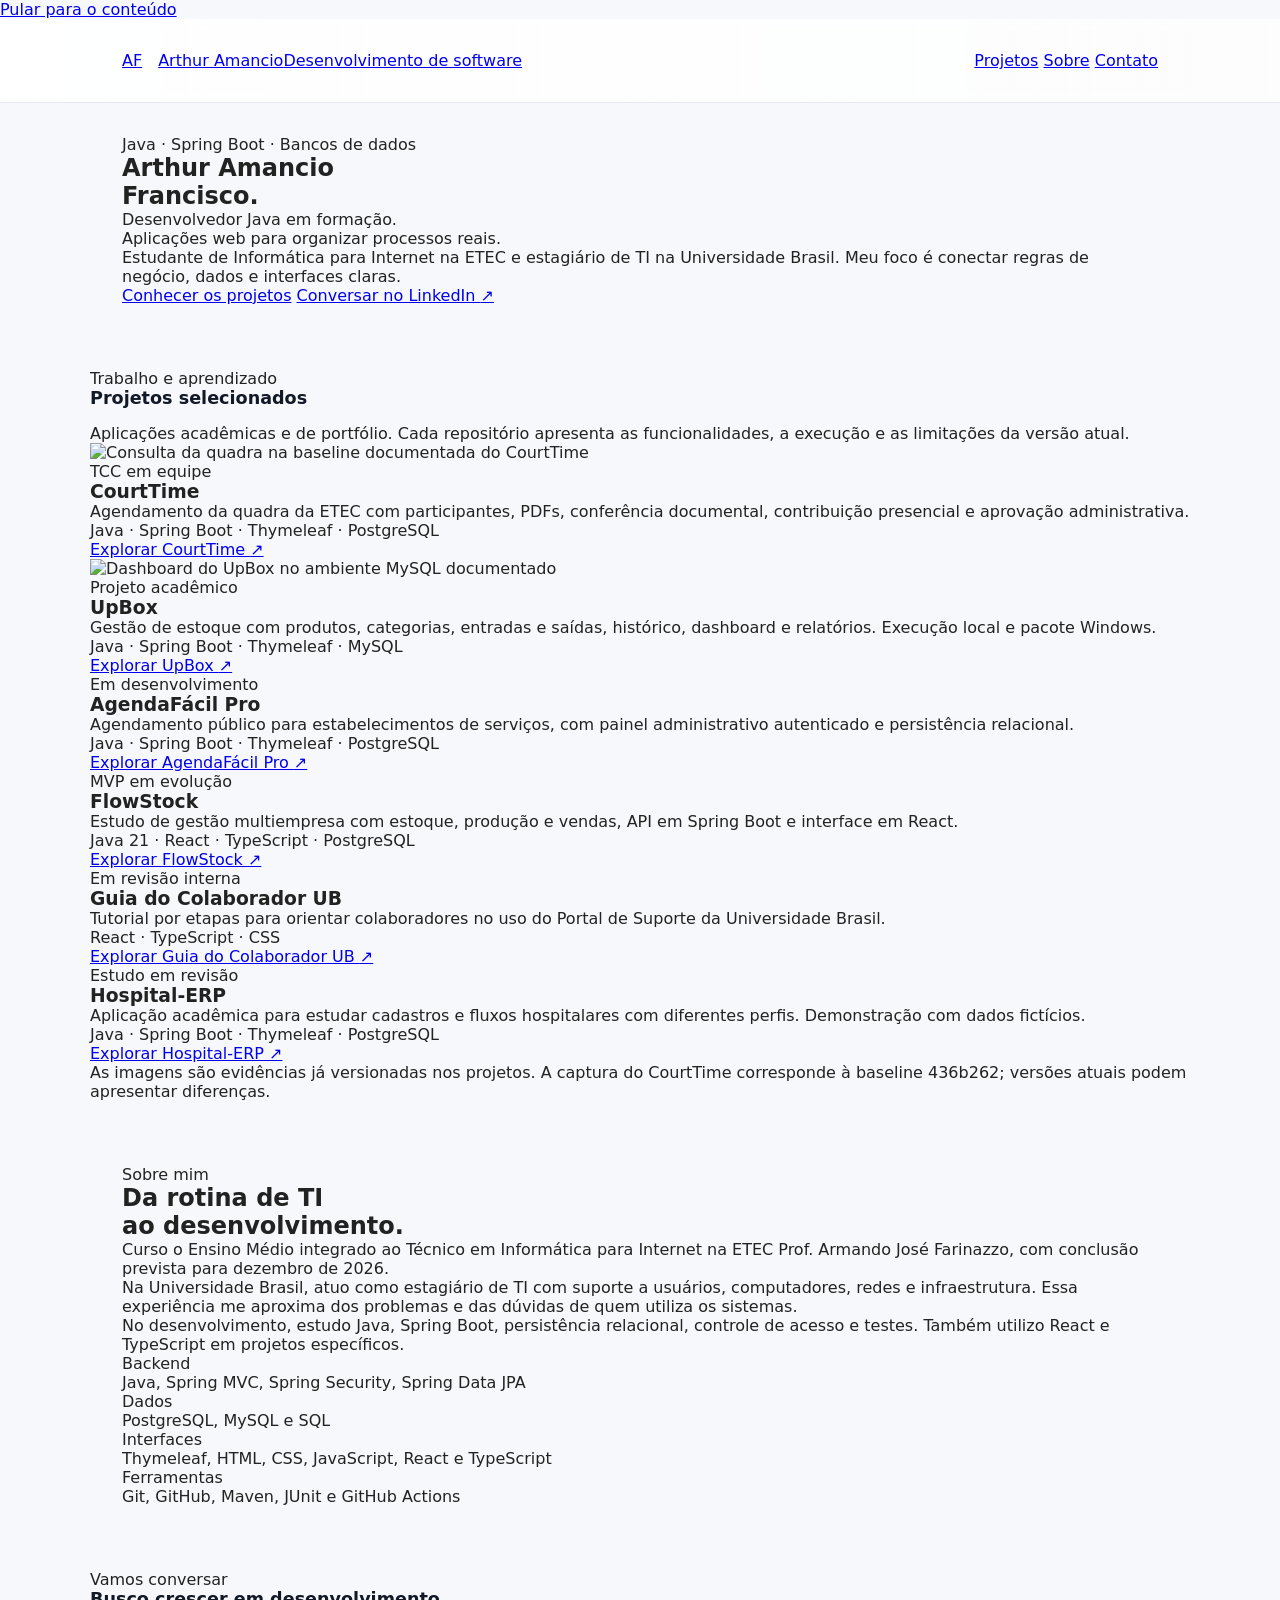
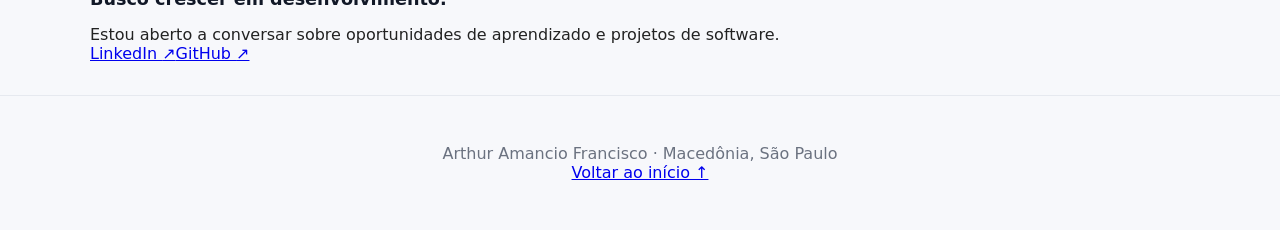
==== index.html @ fde3b9c9 "feat(portfolio): apresentar projetos reais e atualizar interface" ====
<!doctype html>
<html lang="pt-BR">
<head>
  <meta charset="utf-8">
  <meta name="viewport" content="width=device-width, initial-scale=1">
  <meta name="description" content="Portfólio de Arthur Amancio Francisco: aplicações web com Java, Spring Boot e bancos de dados. Conheça CourtTime, UpBox e outros projetos.">
  <meta name="color-scheme" content="light">
  <title>Arthur Amancio Francisco | Desenvolvimento Java</title>
  <link rel="stylesheet" href="style.css">
</head>
<body>
  <a class="skip-link" href="#conteudo">Pular para o conteúdo</a>
  <header class="site-header">
    <div class="container header-inner">
      <a class="brand" href="#inicio" aria-label="Arthur Amancio Francisco — início"><span class="monogram" aria-hidden="true">AF</span><span>Arthur Amancio<span class="brand-subtitle">Desenvolvimento de software</span></span></a>
      <nav aria-label="Navegação principal">
        <a href="#projetos">Projetos</a>
        <a href="#sobre">Sobre</a>
        <a href="#contato">Contato</a>
      </nav>
    </div>
  </header>
  <main id="conteudo">
    <section class="hero" id="inicio" aria-labelledby="titulo">
      <div class="container">
        <p class="eyebrow">Java · Spring Boot · Bancos de dados</p>
        <h1 id="titulo">Arthur Amancio<br>Francisco<span class="accent">.</span></h1>
        <p class="hero-lead">Desenvolvedor Java em formação.<br>Aplicações web para organizar processos reais.</p>
        <p class="hero-detail">Estudante de Informática para Internet na ETEC e estagiário de TI na Universidade Brasil. Meu foco é conectar regras de negócio, dados e interfaces claras.</p>
        <div class="actions">
          <a class="button primary" href="#projetos">Conhecer os projetos</a>
          <a class="button secondary" href="https://www.linkedin.com/in/arthur-amancio-francisco/">Conversar no LinkedIn <span aria-hidden="true">↗</span></a>
        </div>
      </div>
    </section>
    <section id="projetos" class="container section" aria-labelledby="titulo-projetos">
      <div class="section-heading"><p class="eyebrow">Trabalho e aprendizado</p><h2 id="titulo-projetos">Projetos selecionados</h2><p>Aplicações acadêmicas e de portfólio. Cada repositório apresenta as funcionalidades, a execução e as limitações da versão atual.</p></div>
      <div class="project-grid">
      <article class="project featured">
        <img class="project-image" src="https://raw.githubusercontent.com/arthur-amancio/CourtTime/main/docs/evidencias/baseline-436b262/aluno-quadra-1440.png" alt="Consulta da quadra na baseline documentada do CourtTime" width="1440" height="900" loading="lazy">
        <div class="project-body">
          <p class="eyebrow">TCC em equipe</p>
          <h3>CourtTime</h3>
          <p>Agendamento da quadra da ETEC com participantes, PDFs, conferência documental, contribuição presencial e aprovação administrativa.</p>
          <p class="project-stack">Java · Spring Boot · Thymeleaf · PostgreSQL</p>
          <a class="project-link" href="https://github.com/arthur-amancio/CourtTime">Explorar CourtTime <span aria-hidden="true">↗</span></a>
        </div>
      </article>
      <article class="project featured">
        <img class="project-image" src="https://raw.githubusercontent.com/arthur-amancio/UpBox/main/docs/evidencias/mysql/dashboard-1366x768.png" alt="Dashboard do UpBox no ambiente MySQL documentado" width="1440" height="900" loading="lazy">
        <div class="project-body">
          <p class="eyebrow">Projeto acadêmico</p>
          <h3>UpBox</h3>
          <p>Gestão de estoque com produtos, categorias, entradas e saídas, histórico, dashboard e relatórios. Execução local e pacote Windows.</p>
          <p class="project-stack">Java · Spring Boot · Thymeleaf · MySQL</p>
          <a class="project-link" href="https://github.com/arthur-amancio/UpBox">Explorar UpBox <span aria-hidden="true">↗</span></a>
        </div>
      </article>
      <article class="project">

        <div class="project-body">
          <p class="eyebrow">Em desenvolvimento</p>
          <h3>AgendaFácil Pro</h3>
          <p>Agendamento público para estabelecimentos de serviços, com painel administrativo autenticado e persistência relacional.</p>
          <p class="project-stack">Java · Spring Boot · Thymeleaf · PostgreSQL</p>
          <a class="project-link" href="https://github.com/arthur-amancio/AgendaFacil">Explorar AgendaFácil Pro <span aria-hidden="true">↗</span></a>
        </div>
      </article>
      <article class="project">

        <div class="project-body">
          <p class="eyebrow">MVP em evolução</p>
          <h3>FlowStock</h3>
          <p>Estudo de gestão multiempresa com estoque, produção e vendas, API em Spring Boot e interface em React.</p>
          <p class="project-stack">Java 21 · React · TypeScript · PostgreSQL</p>
          <a class="project-link" href="https://github.com/arthur-amancio/ControleEstoque">Explorar FlowStock <span aria-hidden="true">↗</span></a>
        </div>
      </article>
      <article class="project">

        <div class="project-body">
          <p class="eyebrow">Em revisão interna</p>
          <h3>Guia do Colaborador UB</h3>
          <p>Tutorial por etapas para orientar colaboradores no uso do Portal de Suporte da Universidade Brasil.</p>
          <p class="project-stack">React · TypeScript · CSS</p>
          <a class="project-link" href="https://github.com/arthur-amancio/Guia-Orienta-o-UB">Explorar Guia do Colaborador UB <span aria-hidden="true">↗</span></a>
        </div>
      </article>
      <article class="project">

        <div class="project-body">
          <p class="eyebrow">Estudo em revisão</p>
          <h3>Hospital-ERP</h3>
          <p>Aplicação acadêmica para estudar cadastros e fluxos hospitalares com diferentes perfis. Demonstração com dados fictícios.</p>
          <p class="project-stack">Java · Spring Boot · Thymeleaf · PostgreSQL</p>
          <a class="project-link" href="https://github.com/arthur-amancio/Hospital-ERP">Explorar Hospital-ERP <span aria-hidden="true">↗</span></a>
        </div>
      </article>
      </div>
      <p class="caption">As imagens são evidências já versionadas nos projetos. A captura do CourtTime corresponde à baseline 436b262; versões atuais podem apresentar diferenças.</p>
    </section>
    <section id="sobre" class="about-section" aria-labelledby="titulo-sobre">
      <div class="container about-grid">
        <div><p class="eyebrow">Sobre mim</p><h2 id="titulo-sobre">Da rotina de TI<br>ao desenvolvimento.</h2></div>
        <div class="about-copy">
          <p>Curso o Ensino Médio integrado ao Técnico em Informática para Internet na ETEC Prof. Armando José Farinazzo, com conclusão prevista para dezembro de 2026.</p>
          <p>Na Universidade Brasil, atuo como estagiário de TI com suporte a usuários, computadores, redes e infraestrutura. Essa experiência me aproxima dos problemas e das dúvidas de quem utiliza os sistemas.</p>
          <p>No desenvolvimento, estudo Java, Spring Boot, persistência relacional, controle de acesso e testes. Também utilizo React e TypeScript em projetos específicos.</p>
          <dl class="skills">
            <div><dt>Backend</dt><dd>Java, Spring MVC, Spring Security, Spring Data JPA</dd></div>
            <div><dt>Dados</dt><dd>PostgreSQL, MySQL e SQL</dd></div>
            <div><dt>Interfaces</dt><dd>Thymeleaf, HTML, CSS, JavaScript, React e TypeScript</dd></div>
            <div><dt>Ferramentas</dt><dd>Git, GitHub, Maven, JUnit e GitHub Actions</dd></div>
          </dl>
        </div>
      </div>
    </section>
    <section id="contato" class="container section contact" aria-labelledby="titulo-contato">
      <p class="eyebrow">Vamos conversar</p>
      <h2 id="titulo-contato">Busco crescer em desenvolvimento.</h2>
      <p>Estou aberto a conversar sobre oportunidades de aprendizado e projetos de software.</p>
      <div class="actions"><a class="button primary" href="https://www.linkedin.com/in/arthur-amancio-francisco/">LinkedIn <span aria-hidden="true">↗</span></a><a class="button outline" href="https://github.com/arthur-amancio">GitHub <span aria-hidden="true">↗</span></a></div>
    </section>
  </main>
  <footer class="site-footer"><div class="container"><p>Arthur Amancio Francisco · Macedônia, São Paulo</p><a href="#inicio">Voltar ao início ↑</a></div></footer>
</body>
</html>
---- style.css ----
/* Reset simples */
* { box-sizing: border-box; margin: 0; padding: 0; }
html,body { height: 100%; font-family: Inter, system-ui, -apple-system, "Segoe UI", Roboto, "Helvetica Neue", Arial; color: #222; background: #f7f8fb; -webkit-font-smoothing:antialiased; -moz-osx-font-smoothing:grayscale; }

/* Variáveis */
:root{
  --max-width: 1100px;
  --accent: #2563eb;
  --muted: #6b7280;
  --card-bg: #fff;
  --radius: 12px;
  --gap: 1.25rem;
}

/* Containers */
.container{
  max-width: var(--max-width);
  margin: 0 auto;
  padding: 2rem;
}

/* Header */
.site-header{
  background: linear-gradient(90deg, rgba(255,255,255,0.9), rgba(255,255,255,0.7));
  border-bottom: 1px solid #e6e9ef;
  position: sticky;
  top: 0;
  z-index: 30;
  backdrop-filter: blur(6px);
}
.header-inner{
  display: flex;
  align-items: center;
  justify-content: space-between;
  gap: var(--gap);
}
.brand{ display:flex; align-items:center; gap: 1rem; }
.profile-img{
  width:72px; height:72px; object-fit:cover; border-radius:12px; border: 2px solid #e9eefc;
}
.name-title h1{ font-size:1.25rem; margin-bottom:0.15rem; }
.name-title p{ margin:0; color:var(--muted); font-size:0.9rem; }

/* Nav */
.nav a{
  margin-left: 1rem;
  text-decoration: none;
  color:var(--muted);
  font-weight:600;
}
.nav a:hover{ color:var(--accent); }

/* Sections */
.section{ padding: 2rem 0; }
.section h2{ margin-bottom:1rem; font-size:1.1rem; color:#111827; }

/* About */
.about .meta{ list-style:none; margin-top:1rem; color:var(--muted); }
.about .meta li{ margin-bottom:0.35rem; }

/* Skills */
.skills-grid{
  display:grid;
  grid-template-columns: repeat(auto-fit, minmax(200px,1fr));
  gap:1rem;
  margin-top:1rem;
}
.skill{
  background:var(--card-bg);
  padding:1rem;
  border-radius:var(--radius);
  box-shadow: 0 6px 18px rgba(15,23,42,0.04);
}
.skill h3{ margin-bottom:0.45rem; }

/* Projects */
.projects .project{
  display:grid;
  grid-template-columns: 1fr 220px;
  gap:1rem;
  align-items: center;
  margin:1rem 0;
  padding:1rem;
  background:var(--card-bg);
  border-radius: var(--radius);
  box-shadow: 0 8px 24px rgba(12,18,30,0.04);
}
.project-thumb img{ width:100%; height:140px; object-fit:cover; border-radius:8px; }
.project-title{ margin-bottom:0.5rem; }
.project-desc{ color:var(--muted); margin-bottom:0.5rem; }
.project-tags{ font-size:0.85rem; color:var(--muted); margin-bottom:0.6rem; }
.project-links a{
  display:inline-block;
  margin-right:0.5rem;
  text-decoration:none;
  padding:0.45rem 0.7rem;
  border-radius:8px;
  border: 1px solid rgba(37,99,235,0.12);
  font-weight:600;
}
.project-links a:hover{ background: rgba(37,99,235,0.06); color:var(--accent); }

/* Contact */
.contact-cards{
  display:grid;
  grid-template-columns: repeat(auto-fit, minmax(180px,1fr));
  gap:1rem;
  margin-top:1rem;
}
.card{
  background:var(--card-bg);
  padding:1rem;
  border-radius:var(--radius);
  box-shadow: 0 8px 20px rgba(12,18,30,0.04);
}
.card h4{ margin-bottom:0.4rem; }

/* Footer */
.site-footer{ border-top:1px solid #e6e9ef; padding:1rem 0; background:transparent; color:var(--muted); text-align:center; }

/* Responsividade */
@media (max-width: 820px){
  .projects .project{ grid-template-columns: 1fr; }
  .header-inner{ flex-direction:column; align-items:flex-start; padding-bottom:0.5rem; }
  .nav{ margin-top:0.5rem; }
  .profile-img{ width:58px; height:58px; }
}

/* Impressão simples */
@media print{
  body{ background:#fff; color:#000; }
  .site-header, .site-footer, .nav { display:none; }
  .container{ padding:0; }
}
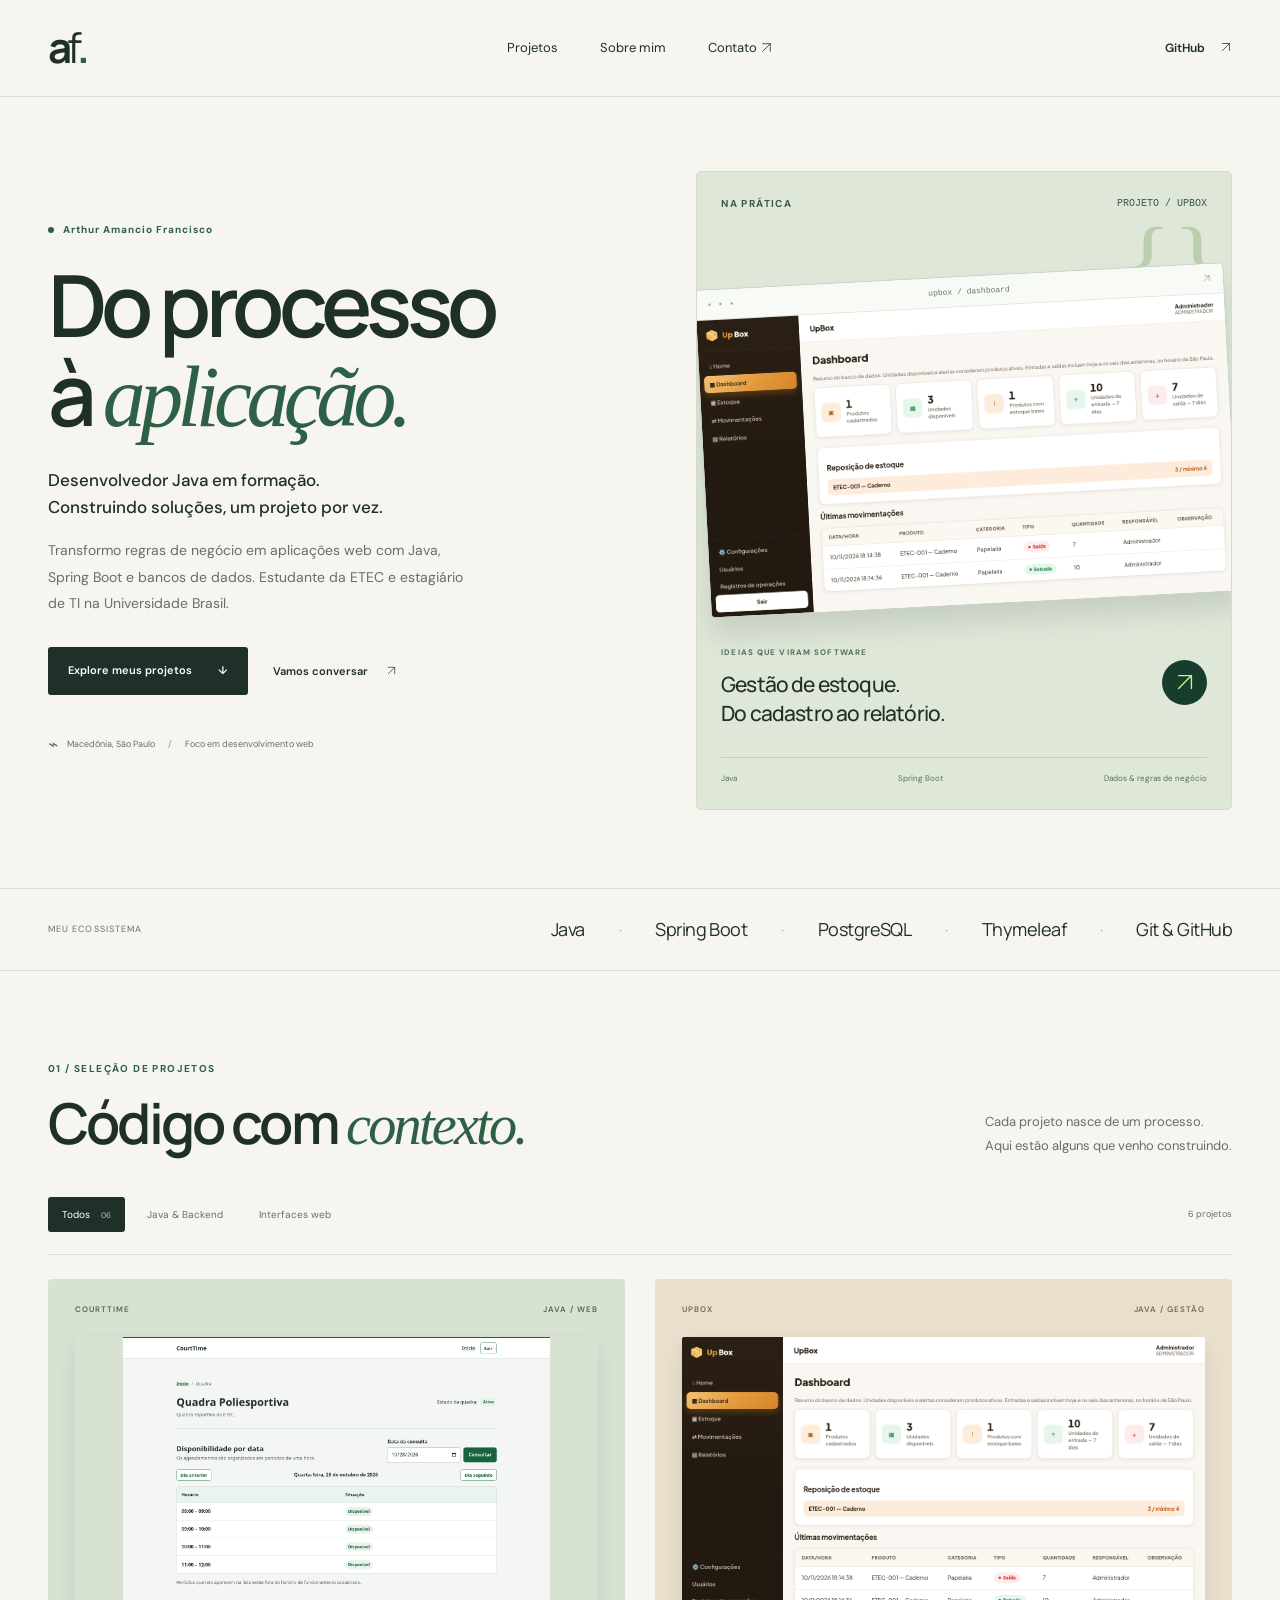
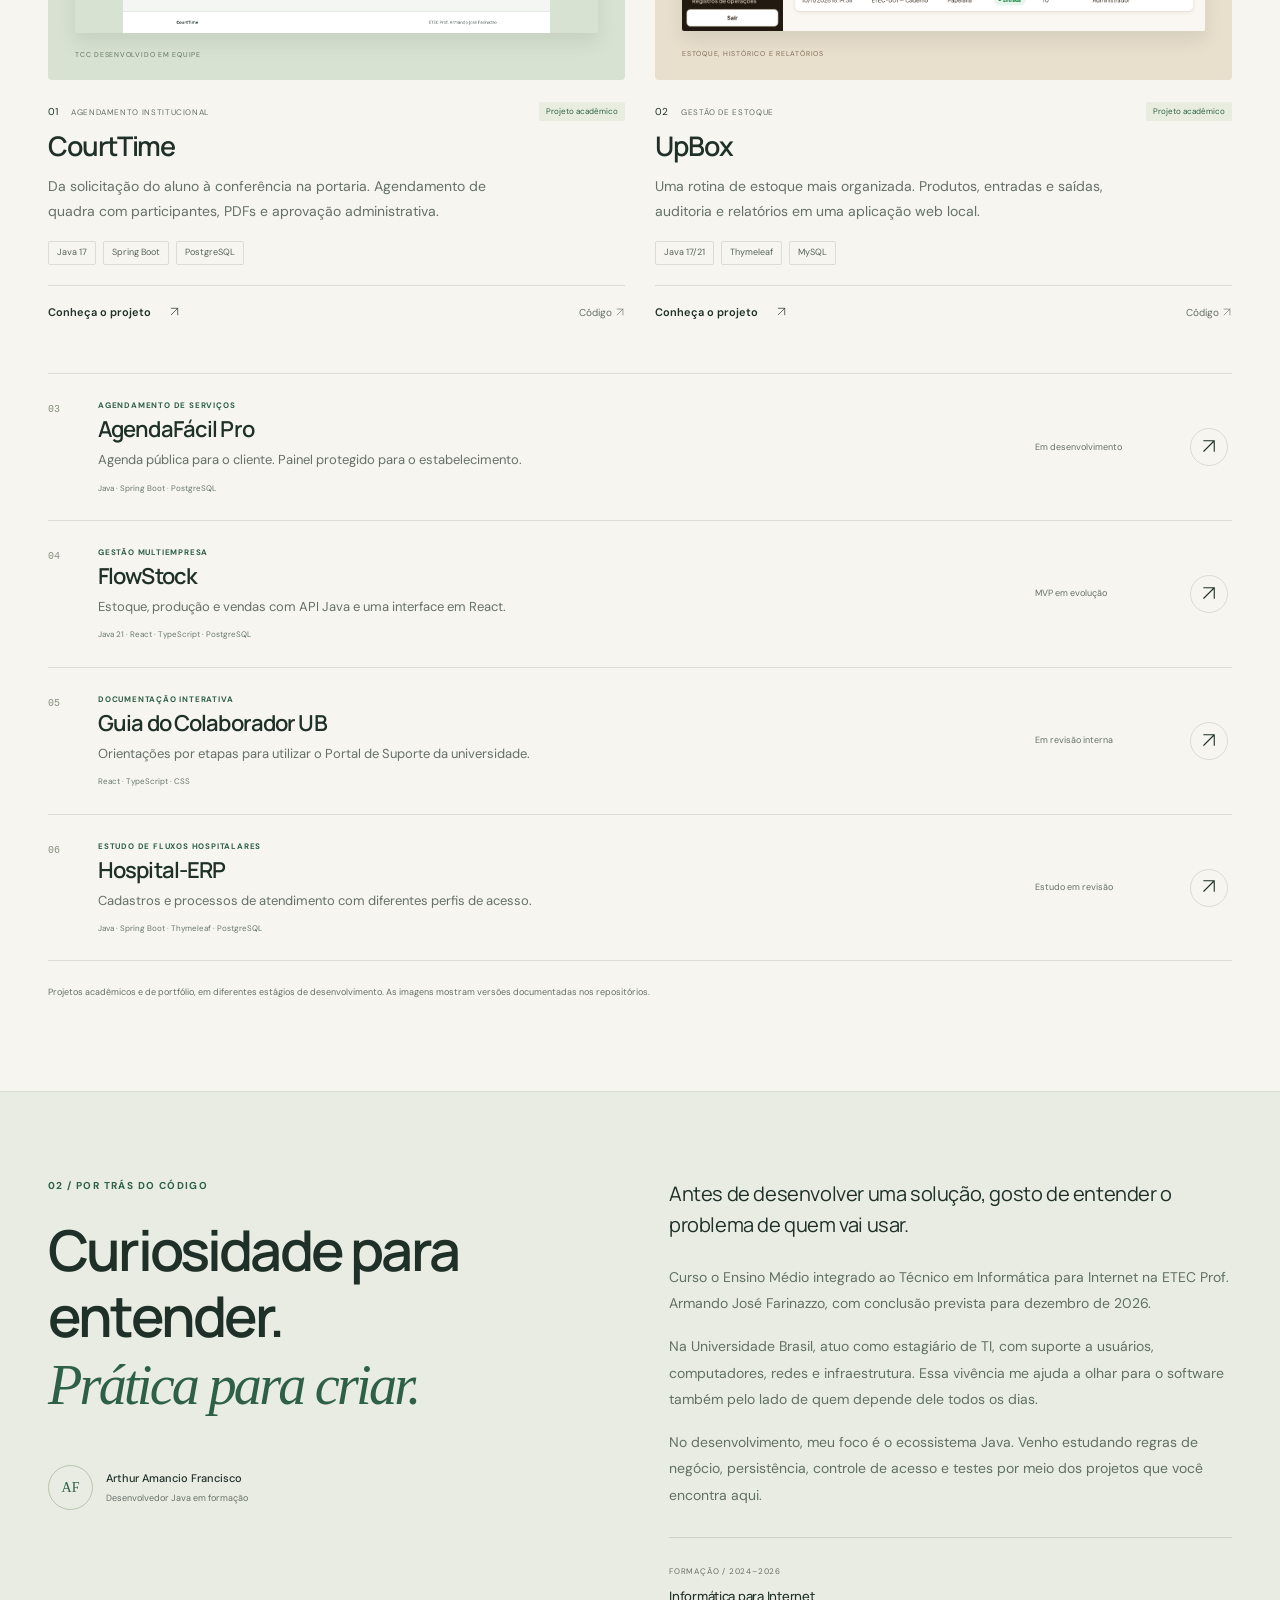
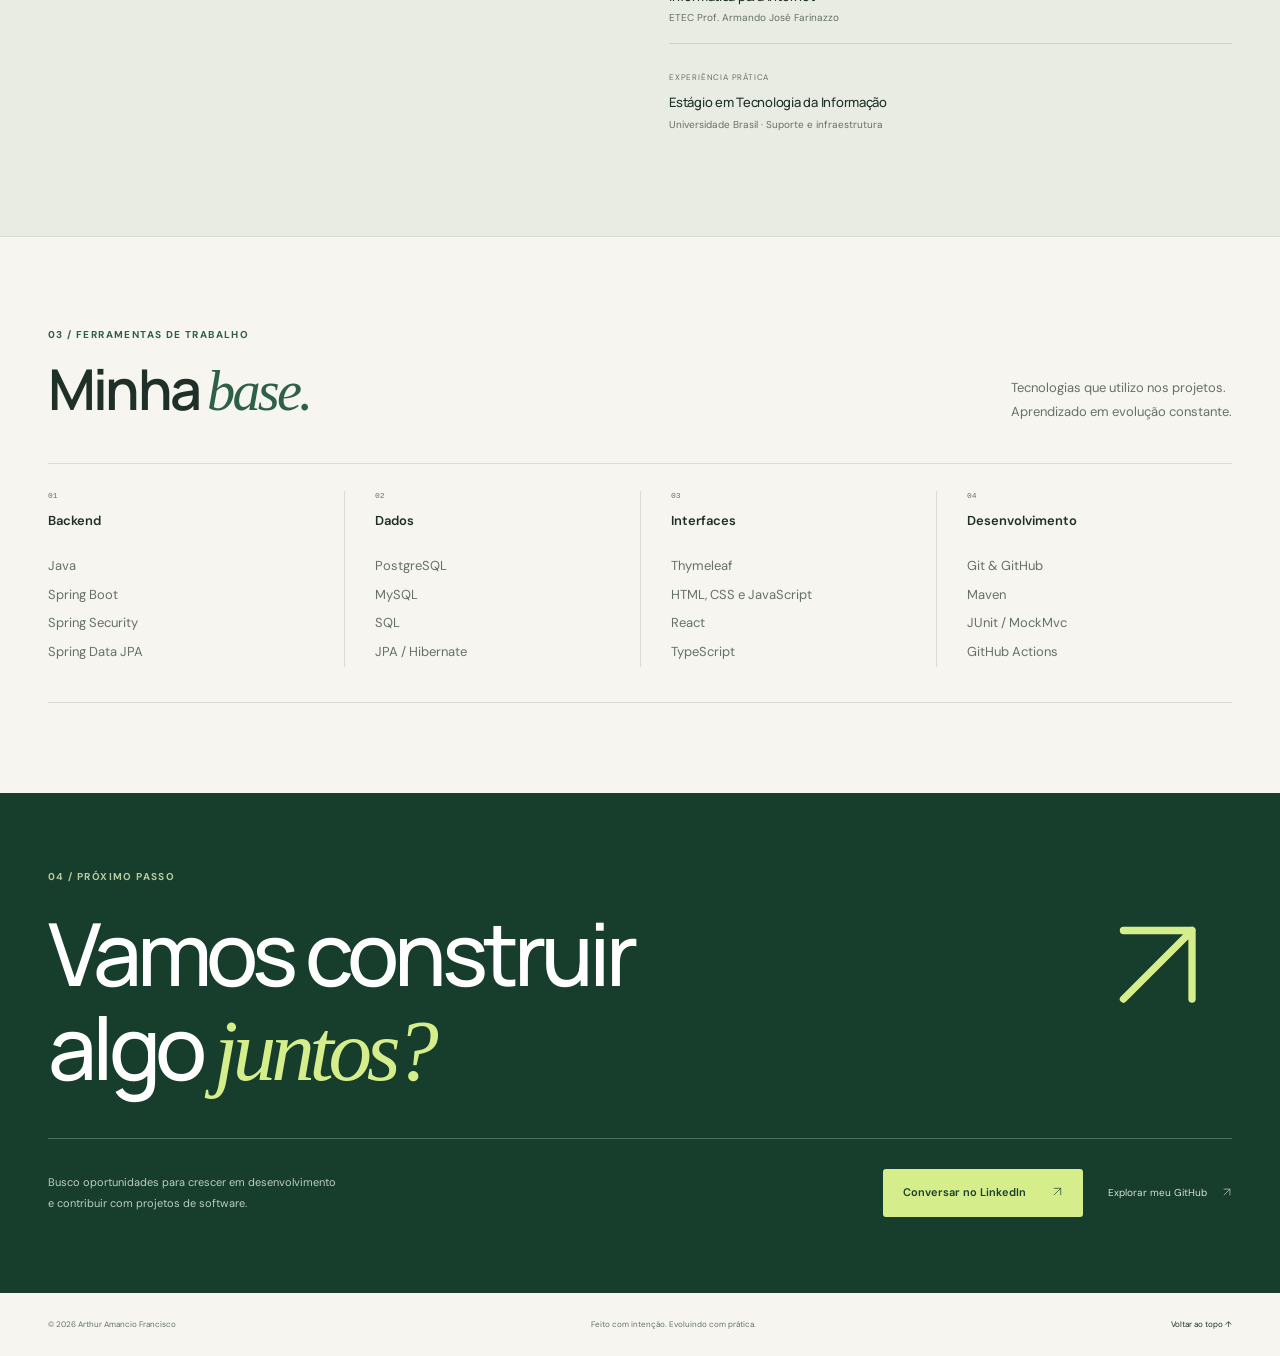
==== commit 97bd1e79: "feat: criar portfólio visual com projetos reais, filtros e detalhes acessíveis" ====
--- a/index.html
+++ b/index.html
@@ -3,125 +3,79 @@
 <head>
   <meta charset="utf-8">
   <meta name="viewport" content="width=device-width, initial-scale=1">
-  <meta name="description" content="Portfólio de Arthur Amancio Francisco: aplicações web com Java, Spring Boot e bancos de dados. Conheça CourtTime, UpBox e outros projetos.">
-  <meta name="color-scheme" content="light">
-  <title>Arthur Amancio Francisco | Desenvolvimento Java</title>
+  <meta name="description" content="Arthur Amancio Francisco. Desenvolvedor Java em formação, com projetos em Spring Boot, PostgreSQL e interfaces web. Conheça meu trabalho.">
+  <meta name="theme-color" content="#f6f5ef">
+  <meta property="og:title" content="Arthur Amancio — Desenvolvimento de software">
+  <meta property="og:description" content="Do processo à aplicação. Conheça CourtTime, UpBox e meus projetos de desenvolvimento web.">
+  <title>Arthur Amancio — Desenvolvimento de software</title>
+  <link rel="icon" href="assets/favicon.svg" type="image/svg+xml">
   <link rel="stylesheet" href="style.css">
+  <script src="script.js" defer></script>
 </head>
 <body>
-  <a class="skip-link" href="#conteudo">Pular para o conteúdo</a>
+  <a href="#conteudo" class="skip-link">Pular para o conteúdo</a>
   <header class="site-header">
-    <div class="container header-inner">
-      <a class="brand" href="#inicio" aria-label="Arthur Amancio Francisco — início"><span class="monogram" aria-hidden="true">AF</span><span>Arthur Amancio<span class="brand-subtitle">Desenvolvimento de software</span></span></a>
-      <nav aria-label="Navegação principal">
-        <a href="#projetos">Projetos</a>
-        <a href="#sobre">Sobre</a>
-        <a href="#contato">Contato</a>
+    <div class="wrap header-inner">
+      <a class="brand" href="#inicio" aria-label="Arthur Amancio — início">a<span>f</span><i>.</i></a>
+      <button class="menu-toggle" type="button" aria-expanded="false" aria-controls="navigation">Menu <span aria-hidden="true">☰</span></button>
+      <nav id="navigation" aria-label="Navegação principal">
+        <a href="#projetos">Projetos</a><a href="#sobre">Sobre mim</a><a href="#contato">Contato <span aria-hidden="true"><svg class="arrow" viewBox="0 0 24 24" aria-hidden="true"><path d="M5 19 19 5M5 5h14v14"/></svg></span></a>
       </nav>
+      <a class="header-github" href="https://github.com/arthur-amancio">GitHub <span aria-hidden="true"><svg class="arrow" viewBox="0 0 24 24" aria-hidden="true"><path d="M5 19 19 5M5 5h14v14"/></svg></span></a>
     </div>
   </header>
   <main id="conteudo">
-    <section class="hero" id="inicio" aria-labelledby="titulo">
-      <div class="container">
-        <p class="eyebrow">Java · Spring Boot · Bancos de dados</p>
-        <h1 id="titulo">Arthur Amancio<br>Francisco<span class="accent">.</span></h1>
-        <p class="hero-lead">Desenvolvedor Java em formação.<br>Aplicações web para organizar processos reais.</p>
-        <p class="hero-detail">Estudante de Informática para Internet na ETEC e estagiário de TI na Universidade Brasil. Meu foco é conectar regras de negócio, dados e interfaces claras.</p>
-        <div class="actions">
-          <a class="button primary" href="#projetos">Conhecer os projetos</a>
-          <a class="button secondary" href="https://www.linkedin.com/in/arthur-amancio-francisco/">Conversar no LinkedIn <span aria-hidden="true">↗</span></a>
-        </div>
+    <section class="hero wrap" id="inicio" aria-labelledby="hero-title">
+      <div class="hero-copy">
+        <p class="eyebrow"><span class="status-dot" aria-hidden="true"></span> Arthur Amancio Francisco</p>
+        <h1 id="hero-title">Do processo<br>à <em>aplicação.</em></h1>
+        <p class="hero-subtitle">Desenvolvedor Java em formação.<br>Construindo soluções, um projeto por vez.</p>
+        <p class="hero-description">Transformo regras de negócio em aplicações web com Java, Spring Boot e bancos de dados. Estudante da ETEC e estagiário de TI na Universidade Brasil.</p>
+        <div class="actions"><a class="button button-dark" href="#projetos">Explore meus projetos <span aria-hidden="true">↓</span></a><a class="text-link" href="https://www.linkedin.com/in/arthur-amancio-francisco/">Vamos conversar <span aria-hidden="true"><svg class="arrow" viewBox="0 0 24 24" aria-hidden="true"><path d="M5 19 19 5M5 5h14v14"/></svg></span></a></div>
+        <div class="hero-location"><span aria-hidden="true">⌁</span> Macedônia, São Paulo <span class="location-divider" aria-hidden="true">/</span> Foco em desenvolvimento web</div>
+      </div>
+      <div class="hero-visual" aria-label="Prévia real de um dos meus projetos">
+        <div class="visual-top"><span class="mini-label">NA PRÁTICA</span><span class="visual-number">PROJETO / UPBOX</span></div>
+        <div class="code-mark" aria-hidden="true">{ }</div>
+        <div class="preview-window"><div class="window-bar"><span class="window-dots" aria-hidden="true">● ● ●</span><span>upbox / dashboard</span><span aria-hidden="true"><svg class="arrow" viewBox="0 0 24 24" aria-hidden="true"><path d="M5 19 19 5M5 5h14v14"/></svg></span></div><img src="assets/upbox.png" width="1366" height="768" alt="Dashboard real do UpBox com saldo de estoque e histórico de movimentações"></div>
+        <div class="visual-caption"><div><span class="mini-label">IDEIAS QUE VIRAM SOFTWARE</span><p>Gestão de estoque.<br>Do cadastro ao relatório.</p></div><a href="#projetos" class="circle-link" aria-label="Conhecer os projetos"><svg class="arrow" viewBox="0 0 24 24" aria-hidden="true"><path d="M5 19 19 5M5 5h14v14"/></svg></a></div>
+        <div class="visual-footer"><span>Java</span><span>Spring Boot</span><span>Dados & regras de negócio</span></div>
       </div>
     </section>
-    <section id="projetos" class="container section" aria-labelledby="titulo-projetos">
-      <div class="section-heading"><p class="eyebrow">Trabalho e aprendizado</p><h2 id="titulo-projetos">Projetos selecionados</h2><p>Aplicações acadêmicas e de portfólio. Cada repositório apresenta as funcionalidades, a execução e as limitações da versão atual.</p></div>
-      <div class="project-grid">
-      <article class="project featured">
-        <img class="project-image" src="https://raw.githubusercontent.com/arthur-amancio/CourtTime/main/docs/evidencias/baseline-436b262/aluno-quadra-1440.png" alt="Consulta da quadra na baseline documentada do CourtTime" width="1440" height="900" loading="lazy">
-        <div class="project-body">
-          <p class="eyebrow">TCC em equipe</p>
-          <h3>CourtTime</h3>
-          <p>Agendamento da quadra da ETEC com participantes, PDFs, conferência documental, contribuição presencial e aprovação administrativa.</p>
-          <p class="project-stack">Java · Spring Boot · Thymeleaf · PostgreSQL</p>
-          <a class="project-link" href="https://github.com/arthur-amancio/CourtTime">Explorar CourtTime <span aria-hidden="true">↗</span></a>
-        </div>
-      </article>
-      <article class="project featured">
-        <img class="project-image" src="https://raw.githubusercontent.com/arthur-amancio/UpBox/main/docs/evidencias/mysql/dashboard-1366x768.png" alt="Dashboard do UpBox no ambiente MySQL documentado" width="1440" height="900" loading="lazy">
-        <div class="project-body">
-          <p class="eyebrow">Projeto acadêmico</p>
-          <h3>UpBox</h3>
-          <p>Gestão de estoque com produtos, categorias, entradas e saídas, histórico, dashboard e relatórios. Execução local e pacote Windows.</p>
-          <p class="project-stack">Java · Spring Boot · Thymeleaf · MySQL</p>
-          <a class="project-link" href="https://github.com/arthur-amancio/UpBox">Explorar UpBox <span aria-hidden="true">↗</span></a>
-        </div>
-      </article>
-      <article class="project">
-
-        <div class="project-body">
-          <p class="eyebrow">Em desenvolvimento</p>
-          <h3>AgendaFácil Pro</h3>
-          <p>Agendamento público para estabelecimentos de serviços, com painel administrativo autenticado e persistência relacional.</p>
-          <p class="project-stack">Java · Spring Boot · Thymeleaf · PostgreSQL</p>
-          <a class="project-link" href="https://github.com/arthur-amancio/AgendaFacil">Explorar AgendaFácil Pro <span aria-hidden="true">↗</span></a>
-        </div>
-      </article>
-      <article class="project">
-
-        <div class="project-body">
-          <p class="eyebrow">MVP em evolução</p>
-          <h3>FlowStock</h3>
-          <p>Estudo de gestão multiempresa com estoque, produção e vendas, API em Spring Boot e interface em React.</p>
-          <p class="project-stack">Java 21 · React · TypeScript · PostgreSQL</p>
-          <a class="project-link" href="https://github.com/arthur-amancio/ControleEstoque">Explorar FlowStock <span aria-hidden="true">↗</span></a>
-        </div>
-      </article>
-      <article class="project">
-
-        <div class="project-body">
-          <p class="eyebrow">Em revisão interna</p>
-          <h3>Guia do Colaborador UB</h3>
-          <p>Tutorial por etapas para orientar colaboradores no uso do Portal de Suporte da Universidade Brasil.</p>
-          <p class="project-stack">React · TypeScript · CSS</p>
-          <a class="project-link" href="https://github.com/arthur-amancio/Guia-Orienta-o-UB">Explorar Guia do Colaborador UB <span aria-hidden="true">↗</span></a>
-        </div>
-      </article>
-      <article class="project">
-
-        <div class="project-body">
-          <p class="eyebrow">Estudo em revisão</p>
-          <h3>Hospital-ERP</h3>
-          <p>Aplicação acadêmica para estudar cadastros e fluxos hospitalares com diferentes perfis. Demonstração com dados fictícios.</p>
-          <p class="project-stack">Java · Spring Boot · Thymeleaf · PostgreSQL</p>
-          <a class="project-link" href="https://github.com/arthur-amancio/Hospital-ERP">Explorar Hospital-ERP <span aria-hidden="true">↗</span></a>
-        </div>
-      </article>
+    <div class="stack-band" aria-label="Tecnologias principais"><div class="wrap"><span>MEU ECOSSISTEMA</span><p>Java <b aria-hidden="true">·</b> Spring Boot <b aria-hidden="true">·</b> PostgreSQL <b aria-hidden="true">·</b> Thymeleaf <b aria-hidden="true">·</b> Git & GitHub</p></div></div>
+    <section id="projetos" class="wrap section projects" aria-labelledby="projects-title">
+      <div class="section-heading"><div><p class="eyebrow">01 / SELEÇÃO DE PROJETOS</p><h2 id="projects-title">Código com <em>contexto.</em></h2></div><p>Cada projeto nasce de um processo.<br>Aqui estão alguns que venho construindo.</p></div>
+      <div class="filter-bar"><div class="filters" role="group" aria-label="Filtrar projetos"><button type="button" data-filter="all" aria-pressed="true">Todos <span>06</span></button><button type="button" data-filter="java" aria-pressed="false">Java & Backend</button><button type="button" data-filter="interface" aria-pressed="false">Interfaces web</button></div><p id="filter-status" class="result-count" aria-live="polite">6 projetos</p></div>
+      <div class="featured-grid">
+        <article class="project-card" data-category="java" data-project="courttime">
+          <div class="project-image court-image"><div class="image-topline"><span>COURTTIME</span><span>JAVA / WEB</span></div><img src="assets/courttime.png" width="1440" height="1000" alt="Consulta de horários da quadra no CourtTime" loading="lazy"><span class="image-label">TCC DESENVOLVIDO EM EQUIPE</span></div>
+          <div class="project-meta"><p>01 <span>AGENDAMENTO INSTITUCIONAL</span></p><span class="project-state">Projeto acadêmico</span></div>
+          <h3>CourtTime</h3><p class="project-description">Da solicitação do aluno à conferência na portaria. Agendamento de quadra com participantes, PDFs e aprovação administrativa.</p><ul class="tags" aria-label="Tecnologias do CourtTime"><li>Java 17</li><li>Spring Boot</li><li>PostgreSQL</li></ul>
+          <div class="project-actions"><button class="text-link" type="button" data-details="courttime">Conheça o projeto <span aria-hidden="true"><svg class="arrow" viewBox="0 0 24 24" aria-hidden="true"><path d="M5 19 19 5M5 5h14v14"/></svg></span></button><a class="repository-link" href="https://github.com/arthur-amancio/CourtTime" aria-label="Código do CourtTime no GitHub">Código <span aria-hidden="true"><svg class="arrow" viewBox="0 0 24 24" aria-hidden="true"><path d="M5 19 19 5M5 5h14v14"/></svg></span></a></div>
+        </article>
+        <article class="project-card" data-category="java" data-project="upbox">
+          <div class="project-image upbox-image"><div class="image-topline"><span>UPBOX</span><span>JAVA / GESTÃO</span></div><img src="assets/upbox.png" width="1366" height="768" alt="Painel de estoque e movimentações do UpBox" loading="lazy"><span class="image-label">ESTOQUE, HISTÓRICO E RELATÓRIOS</span></div>
+          <div class="project-meta"><p>02 <span>GESTÃO DE ESTOQUE</span></p><span class="project-state">Projeto acadêmico</span></div>
+          <h3>UpBox</h3><p class="project-description">Uma rotina de estoque mais organizada. Produtos, entradas e saídas, auditoria e relatórios em uma aplicação web local.</p><ul class="tags" aria-label="Tecnologias do UpBox"><li>Java 17/21</li><li>Thymeleaf</li><li>MySQL</li></ul>
+          <div class="project-actions"><button class="text-link" type="button" data-details="upbox">Conheça o projeto <span aria-hidden="true"><svg class="arrow" viewBox="0 0 24 24" aria-hidden="true"><path d="M5 19 19 5M5 5h14v14"/></svg></span></button><a class="repository-link" href="https://github.com/arthur-amancio/UpBox" aria-label="Código do UpBox no GitHub">Código <span aria-hidden="true"><svg class="arrow" viewBox="0 0 24 24" aria-hidden="true"><path d="M5 19 19 5M5 5h14v14"/></svg></span></a></div>
+        </article>
       </div>
-      <p class="caption">As imagens são evidências já versionadas nos projetos. A captura do CourtTime corresponde à baseline 436b262; versões atuais podem apresentar diferenças.</p>
+      <div class="project-list">
+        <article class="project-row" data-category="java" data-project="agenda"><span class="row-number">03</span><div class="row-main"><p class="eyebrow">AGENDAMENTO DE SERVIÇOS</p><h3>AgendaFácil Pro</h3><p>Agenda pública para o cliente. Painel protegido para o estabelecimento.</p><span class="row-tech">Java · Spring Boot · PostgreSQL</span></div><span class="row-status">Em desenvolvimento</span><button type="button" class="row-link" data-details="agenda" aria-label="Conhecer AgendaFácil Pro"><svg class="arrow" viewBox="0 0 24 24" aria-hidden="true"><path d="M5 19 19 5M5 5h14v14"/></svg></button></article>
+        <article class="project-row" data-category="java interface" data-project="flowstock"><span class="row-number">04</span><div class="row-main"><p class="eyebrow">GESTÃO MULTIEMPRESA</p><h3>FlowStock</h3><p>Estoque, produção e vendas com API Java e uma interface em React.</p><span class="row-tech">Java 21 · React · TypeScript · PostgreSQL</span></div><span class="row-status">MVP em evolução</span><button type="button" class="row-link" data-details="flowstock" aria-label="Conhecer FlowStock"><svg class="arrow" viewBox="0 0 24 24" aria-hidden="true"><path d="M5 19 19 5M5 5h14v14"/></svg></button></article>
+        <article class="project-row" data-category="interface" data-project="guia"><span class="row-number">05</span><div class="row-main"><p class="eyebrow">DOCUMENTAÇÃO INTERATIVA</p><h3>Guia do Colaborador UB</h3><p>Orientações por etapas para utilizar o Portal de Suporte da universidade.</p><span class="row-tech">React · TypeScript · CSS</span></div><span class="row-status">Em revisão interna</span><button type="button" class="row-link" data-details="guia" aria-label="Conhecer Guia do Colaborador UB"><svg class="arrow" viewBox="0 0 24 24" aria-hidden="true"><path d="M5 19 19 5M5 5h14v14"/></svg></button></article>
+        <article class="project-row" data-category="java" data-project="hospital"><span class="row-number">06</span><div class="row-main"><p class="eyebrow">ESTUDO DE FLUXOS HOSPITALARES</p><h3>Hospital-ERP</h3><p>Cadastros e processos de atendimento com diferentes perfis de acesso.</p><span class="row-tech">Java · Spring Boot · Thymeleaf · PostgreSQL</span></div><span class="row-status">Estudo em revisão</span><button type="button" class="row-link" data-details="hospital" aria-label="Conhecer Hospital-ERP"><svg class="arrow" viewBox="0 0 24 24" aria-hidden="true"><path d="M5 19 19 5M5 5h14v14"/></svg></button></article>
+      </div>
+      <p class="project-note">Projetos acadêmicos e de portfólio, em diferentes estágios de desenvolvimento. As imagens mostram versões documentadas nos repositórios.</p>
     </section>
-    <section id="sobre" class="about-section" aria-labelledby="titulo-sobre">
-      <div class="container about-grid">
-        <div><p class="eyebrow">Sobre mim</p><h2 id="titulo-sobre">Da rotina de TI<br>ao desenvolvimento.</h2></div>
-        <div class="about-copy">
-          <p>Curso o Ensino Médio integrado ao Técnico em Informática para Internet na ETEC Prof. Armando José Farinazzo, com conclusão prevista para dezembro de 2026.</p>
-          <p>Na Universidade Brasil, atuo como estagiário de TI com suporte a usuários, computadores, redes e infraestrutura. Essa experiência me aproxima dos problemas e das dúvidas de quem utiliza os sistemas.</p>
-          <p>No desenvolvimento, estudo Java, Spring Boot, persistência relacional, controle de acesso e testes. Também utilizo React e TypeScript em projetos específicos.</p>
-          <dl class="skills">
-            <div><dt>Backend</dt><dd>Java, Spring MVC, Spring Security, Spring Data JPA</dd></div>
-            <div><dt>Dados</dt><dd>PostgreSQL, MySQL e SQL</dd></div>
-            <div><dt>Interfaces</dt><dd>Thymeleaf, HTML, CSS, JavaScript, React e TypeScript</dd></div>
-            <div><dt>Ferramentas</dt><dd>Git, GitHub, Maven, JUnit e GitHub Actions</dd></div>
-          </dl>
-        </div>
-      </div>
-    </section>
-    <section id="contato" class="container section contact" aria-labelledby="titulo-contato">
-      <p class="eyebrow">Vamos conversar</p>
-      <h2 id="titulo-contato">Busco crescer em desenvolvimento.</h2>
-      <p>Estou aberto a conversar sobre oportunidades de aprendizado e projetos de software.</p>
-      <div class="actions"><a class="button primary" href="https://www.linkedin.com/in/arthur-amancio-francisco/">LinkedIn <span aria-hidden="true">↗</span></a><a class="button outline" href="https://github.com/arthur-amancio">GitHub <span aria-hidden="true">↗</span></a></div>
-    </section>
+    <section id="sobre" class="about-section" aria-labelledby="about-title"><div class="wrap about-grid">
+      <div class="about-intro"><p class="eyebrow">02 / POR TRÁS DO CÓDIGO</p><h2 id="about-title">Curiosidade para<br>entender.<br><em>Prática para criar.</em></h2><div class="about-signature"><span class="signature-mark" aria-hidden="true">AF</span><div><strong>Arthur Amancio Francisco</strong><span>Desenvolvedor Java em formação</span></div></div></div>
+      <div class="about-content"><p class="about-lead">Antes de desenvolver uma solução, gosto de entender o problema de quem vai usar.</p><p>Curso o Ensino Médio integrado ao Técnico em Informática para Internet na ETEC Prof. Armando José Farinazzo, com conclusão prevista para dezembro de 2026.</p><p>Na Universidade Brasil, atuo como estagiário de TI, com suporte a usuários, computadores, redes e infraestrutura. Essa vivência me ajuda a olhar para o software também pelo lado de quem depende dele todos os dias.</p><p>No desenvolvimento, meu foco é o ecossistema Java. Venho estudando regras de negócio, persistência, controle de acesso e testes por meio dos projetos que você encontra aqui.</p><div class="experience"><div><span class="experience-label">FORMAÇÃO / 2024–2026</span><h3>Informática para Internet</h3><p>ETEC Prof. Armando José Farinazzo</p></div><div><span class="experience-label">EXPERIÊNCIA PRÁTICA</span><h3>Estágio em Tecnologia da Informação</h3><p>Universidade Brasil · Suporte e infraestrutura</p></div></div></div>
+    </div></section>
+    <section class="wrap section toolbox" aria-labelledby="toolbox-title"><div class="section-heading"><div><p class="eyebrow">03 / FERRAMENTAS DE TRABALHO</p><h2 id="toolbox-title">Minha <em>base.</em></h2></div><p>Tecnologias que utilizo nos projetos.<br>Aprendizado em evolução constante.</p></div><dl class="toolbox-grid"><div><dt><span>01</span> Backend</dt><dd>Java<br>Spring Boot<br>Spring Security<br>Spring Data JPA</dd></div><div><dt><span>02</span> Dados</dt><dd>PostgreSQL<br>MySQL<br>SQL<br>JPA / Hibernate</dd></div><div><dt><span>03</span> Interfaces</dt><dd>Thymeleaf<br>HTML, CSS e JavaScript<br>React<br>TypeScript</dd></div><div><dt><span>04</span> Desenvolvimento</dt><dd>Git & GitHub<br>Maven<br>JUnit / MockMvc<br>GitHub Actions</dd></div></dl></section>
+    <section id="contato" class="contact-section" aria-labelledby="contact-title"><div class="wrap contact-inner"><p class="eyebrow">04 / PRÓXIMO PASSO</p><h2 id="contact-title">Vamos construir<br>algo <em>juntos?</em><span aria-hidden="true"><svg class="arrow" viewBox="0 0 24 24" aria-hidden="true"><path d="M5 19 19 5M5 5h14v14"/></svg></span></h2><div class="contact-bottom"><p>Busco oportunidades para crescer em desenvolvimento<br>e contribuir com projetos de software.</p><div class="actions"><a class="button button-light" href="https://www.linkedin.com/in/arthur-amancio-francisco/">Conversar no LinkedIn <span aria-hidden="true"><svg class="arrow" viewBox="0 0 24 24" aria-hidden="true"><path d="M5 19 19 5M5 5h14v14"/></svg></span></a><a class="contact-github" href="https://github.com/arthur-amancio">Explorar meu GitHub <span aria-hidden="true"><svg class="arrow" viewBox="0 0 24 24" aria-hidden="true"><path d="M5 19 19 5M5 5h14v14"/></svg></span></a></div></div></div></section>
   </main>
-  <footer class="site-footer"><div class="container"><p>Arthur Amancio Francisco · Macedônia, São Paulo</p><a href="#inicio">Voltar ao início ↑</a></div></footer>
+  <footer class="wrap footer"><p>© <span id="year">2026</span> Arthur Amancio Francisco</p><p>Feito com intenção. Evoluindo com prática.</p><a href="#inicio">Voltar ao topo ↑</a></footer>
+  <dialog id="project-dialog" aria-labelledby="dialog-title"><div class="dialog-top"><p class="eyebrow" id="dialog-category"></p><button id="close-dialog" class="close-dialog" type="button" aria-label="Fechar detalhes do projeto">×</button></div><h2 id="dialog-title"></h2><p id="dialog-description" class="dialog-description"></p><h3>O que você encontra</h3><ul id="dialog-features"></ul><p id="dialog-status" class="dialog-status"></p><a id="dialog-repository" class="button button-dark" href="https://github.com/arthur-amancio">Ver código e documentação <span aria-hidden="true"><svg class="arrow" viewBox="0 0 24 24" aria-hidden="true"><path d="M5 19 19 5M5 5h14v14"/></svg></span></a></dialog>
 </body>
 </html>
--- a/style.css
+++ b/style.css
@@ -1,134 +1,10 @@
-/* Reset simples */
-* { box-sizing: border-box; margin: 0; padding: 0; }
-html,body { height: 100%; font-family: Inter, system-ui, -apple-system, "Segoe UI", Roboto, "Helvetica Neue", Arial; color: #222; background: #f7f8fb; -webkit-font-smoothing:antialiased; -moz-osx-font-smoothing:grayscale; }
+@import url('https://fonts.googleapis.com/css2?family=DM+Sans:wght@400;500;600;700&family=Manrope:wght@400;500;600;700;800&display=swap');
+:root{--paper:#f6f5ef;--white:#fff;--ink:#1e3028;--green:#2d6047;--muted:#657069;--line:#d9ddd3;--deep:#173e2d;--lime:#d6ed8c;--display:'Manrope',system-ui,sans-serif;--body:'DM Sans',system-ui,sans-serif}
+*{box-sizing:border-box}html{scroll-behavior:smooth;scroll-padding-top:2rem}body{margin:0;background:var(--paper);color:var(--ink);font:16px/1.7 var(--body);-webkit-font-smoothing:antialiased}button,a{-webkit-tap-highlight-color:transparent}button{font:inherit}a{color:inherit;text-decoration:none}button{color:inherit}a:focus-visible,button:focus-visible{outline:3px solid #b16b0d;outline-offset:5px}h1,h2,h3,p{margin:0}h1,h2,h3{font-family:var(--display);line-height:1.14;font-weight:600;letter-spacing:-.05em}h2{font-size:clamp(2.3rem,4.4vw,3.6rem)}h2 em,h1 em{font-family:Georgia,'Times New Roman',serif;font-weight:400;color:var(--green)}em{font-style:italic}img{display:block;max-width:100%}button{cursor:pointer}button:disabled{cursor:default}[hidden]{display:none!important}.wrap{width:min(1240px,calc(100% - 96px));margin-inline:auto}.eyebrow,.mini-label{font-size:10px;font-weight:700;letter-spacing:.14em;line-height:1.5}.eyebrow{color:var(--green)}.skip-link{position:absolute;left:1rem;top:-5rem;z-index:100;background:white;padding:1rem}.skip-link:focus{top:1rem}.site-header{border-bottom:1px solid var(--line)}.header-inner{height:96px;display:flex;align-items:center;justify-content:space-between}.brand{font:bold 42px/.8 var(--display);letter-spacing:-.12em;width:100px}.brand span{font-weight:400}.brand i{color:var(--green);font-style:normal}.header-inner nav{display:flex;gap:42px;font-size:13px}.header-inner nav a:hover,.header-github:hover,.text-link:hover{color:var(--green)}.header-github{width:100px;text-align:right;font-size:12px;font-weight:600}.header-github span{margin-left:12px}.menu-toggle{display:none}.hero{display:grid;grid-template-columns:1.12fr 1fr;gap:48px;align-items:center;padding-block:74px 78px}.hero-copy>.eyebrow{display:flex;align-items:center;gap:9px;letter-spacing:.1em}.status-dot{height:6px;width:6px;border-radius:50%;background:var(--green)}h1{font-size:clamp(4.3rem,6.7vw,6.2rem);margin:24px 0 25px;font-weight:600;letter-spacing:-.065em;line-height:1.03}.hero-subtitle{font-size:17px;font-weight:500;line-height:1.6}.hero-description{max-width:430px;margin-top:16px;color:var(--muted);font-size:13px;line-height:1.9}.actions{display:flex;align-items:center;gap:25px;flex-wrap:wrap}.hero .actions{margin-top:30px}.button{display:inline-flex;align-items:center;justify-content:space-between;gap:26px;padding:15px 19px;border:1px solid transparent;border-radius:3px;font-size:11px;font-weight:600;line-height:1.4;min-height:48px;transition:background .2s,transform .2s}.button:hover{transform:translateY(-2px)}.button-dark{color:white;background:var(--ink)}.button-dark:hover{background:var(--green)}.text-link{display:inline-flex;gap:18px;align-items:center;border:0;padding:0;background:none;font-size:11px;font-weight:600}.hero-location{font-size:9px;color:var(--muted);margin-top:35px;display:flex;gap:9px;align-items:center}.hero-location>span:first-child{font-size:17px}.location-divider{margin-inline:4px;color:#8b968a}.hero-visual{position:relative;min-height:490px;background:#dfe7d9;border:1px solid #d1dccb;border-radius:5px;padding:24px;overflow:hidden}.visual-top,.visual-footer,.window-bar{display:flex;align-items:center;justify-content:space-between}.visual-top{color:#3a5847}.visual-number{font:10px monospace}.code-mark{font:100px/1.1 Georgia,serif;color:#bdceaf;position:absolute;top:36px;right:22px;letter-spacing:-.12em}.preview-window{position:relative;margin-top:65px;border:1px solid #c8d1c5;background:#fff;border-radius:5px;overflow:hidden;box-shadow:0 18px 25px #273d2821;transform:rotate(-3deg);width:109%;margin-left:-4%}.window-bar{padding:10px 12px;font:8px monospace;color:#6c766e;background:#f8faf6;border-bottom:1px solid #e1e7dc}.window-dots{letter-spacing:2px;font-size:6px;color:#a4b09e}.preview-window img{width:100%;height:auto}.visual-caption{margin-top:31px;display:flex;justify-content:space-between;align-items:center;gap:12px}.visual-caption .mini-label{font-size:8px;color:#56705b}.visual-caption p{font:500 21px/1.4 var(--display);letter-spacing:-.04em;margin-top:7px}.circle-link{background:var(--deep);color:var(--lime);border-radius:50%;display:grid;place-items:center;width:45px;height:45px;font-size:22px;flex-shrink:0}.circle-link:hover{background:var(--green)}.visual-footer{margin-top:28px;padding-top:14px;border-top:1px solid #c3d0ba;font-size:8px;color:#54705a}.stack-band{border-block:1px solid var(--line);padding-block:25px}.stack-band>.wrap{display:flex;gap:35px;align-items:center;justify-content:space-between}.stack-band>.wrap>span{font-size:9px;letter-spacing:.12em;color:var(--muted)}.stack-band p{font-size:18px;font-family:var(--display);letter-spacing:-.03em;display:flex;align-items:center;gap:34px}.stack-band b{font-size:14px;font-weight:400;color:#93a58c}.section{padding-block:90px}.section-heading{display:flex;justify-content:space-between;gap:35px;align-items:flex-end;margin-bottom:40px}.section-heading h2{margin-top:15px}.section-heading>p{font-size:12px;color:var(--muted);max-width:290px;line-height:1.8}.filter-bar{display:flex;justify-content:space-between;align-items:center;padding:0 0 22px;margin-bottom:24px;border-bottom:1px solid var(--line)}.filters{display:flex;gap:8px}.filters button{font-size:10px;border:1px solid transparent;background:none;padding:8px 13px;border-radius:3px;color:var(--muted)}.filters button[aria-pressed=true]{background:var(--ink);color:white}.filters button span{font-size:8px;margin-left:8px;opacity:.7}.result-count{font-size:9px;color:var(--muted)}.featured-grid{display:grid;grid-template-columns:1fr 1fr;gap:30px}.project-card{min-width:0}.project-image{padding:24px 27px 20px;border-radius:4px;overflow:hidden;position:relative;aspect-ratio:1.44;display:flex;flex-direction:column;justify-content:space-between}.court-image{background:#d8e2d3}.upbox-image{background:#e9dfcd}.image-topline{display:flex;justify-content:space-between;font-size:8px;letter-spacing:.12em;font-weight:600;color:#52694c;margin-bottom:20px}.upbox-image .image-topline{color:#7c6850}.project-image img{width:100%;height:auto;max-height:83%;object-fit:contain;box-shadow:0 9px 18px #243c281a;border-radius:2px}.image-label{font-size:7px;letter-spacing:.11em;color:#60755b;margin-top:16px}.upbox-image .image-label{color:#806e56}.project-meta{display:flex;justify-content:space-between;align-items:center;margin-top:22px;gap:10px;font-size:9px}.project-meta>p{font-size:10px}.project-meta>p>span{margin-left:10px;letter-spacing:.08em;color:var(--muted);font-size:8px}.project-state{font-size:8px;color:var(--green);background:#e8eddf;padding:3px 7px;border-radius:2px;white-space:nowrap}.project-card h3{font-size:27px;margin-top:10px;letter-spacing:-.04em}.project-description{font-size:12px;color:var(--muted);max-width:460px;margin-top:12px;line-height:1.8}.tags{display:flex;gap:7px;flex-wrap:wrap;list-style:none;padding:0;margin:17px 0}.tags li{font-size:9px;border:1px solid var(--line);padding:3px 8px;border-radius:2px;color:#56645a}.project-actions{display:flex;justify-content:space-between;align-items:center;margin-top:20px;border-top:1px solid var(--line);padding-top:17px}.repository-link{font-size:10px;color:var(--muted)}.repository-link:hover{color:var(--green)}.project-list{margin-top:52px}.project-row{display:grid;grid-template-columns:35px 1fr 140px 42px;gap:15px;align-items:center;padding:25px 0;border-top:1px solid var(--line)}.project-row:last-child{border-bottom:1px solid var(--line)}.row-number{align-self:start;font:10px/1.5 monospace;color:#879080;padding-top:3px}.row-main>.eyebrow{font-size:8px;letter-spacing:.1em}.row-main h3{font-size:22px;margin-top:6px;letter-spacing:-.04em}.row-main>p:not(.eyebrow){color:var(--muted);font-size:11px;margin-top:7px}.row-tech{display:block;font-size:8px;color:#69796b;margin-top:10px}.row-status{font-size:9px;color:var(--muted)}.row-link{border:1px solid var(--line);background:transparent;width:38px;height:38px;border-radius:50%;font-size:18px}.row-link:hover{background:var(--ink);color:white;border-color:var(--ink)}.project-note{font-size:9px;color:var(--muted);margin-top:24px;max-width:650px}.about-section{background:#e9ece3;border-block:1px solid #d9dfd1;padding-block:86px}.about-grid{display:grid;grid-template-columns:1fr 1.06fr;gap:90px}.about-intro h2{margin-top:24px;line-height:1.18}.about-signature{display:flex;align-items:center;gap:13px;margin-top:47px}.signature-mark{width:45px;height:45px;display:grid;place-items:center;border:1px solid #b7c6ac;border-radius:50%;font:14px Georgia,serif;color:var(--green)}.about-signature strong{display:block;font-size:11px;font-weight:500}.about-signature div>span{display:block;font-size:9px;color:var(--muted);margin-top:3px}.about-content>p{color:#617064;font-size:12px;margin-top:16px;line-height:1.9}.about-content>.about-lead{font-size:20px;color:var(--ink);font-family:var(--display);line-height:1.55;margin:0 0 24px;letter-spacing:-.02em}.experience{margin-top:28px}.experience>div{padding-block:17px;border-top:1px solid #cbd4c4}.experience-label{font-size:8px;letter-spacing:.1em;color:var(--muted)}.experience h3{font:500 13px/1.5 var(--display);margin-top:5px;letter-spacing:-.02em}.experience p{font-size:10px;color:var(--muted);margin-top:3px}.toolbox-grid{display:grid;grid-template-columns:repeat(4,1fr);margin:0;border-block:1px solid var(--line);padding:27px 0 35px}.toolbox-grid>div{padding-left:30px;border-left:1px solid var(--line)}.toolbox-grid>div:first-child{padding-left:0;border:0}.toolbox-grid dt{font-size:13px;font-weight:600;margin-bottom:20px}.toolbox-grid dt>span{display:block;font:8px monospace;color:var(--muted);margin-bottom:10px}.toolbox-grid dd{margin:0;font-size:12px;line-height:2.2;color:var(--muted)}.contact-section{background:var(--deep);color:white;padding:76px 0}.contact-section .eyebrow{color:#b7cd9d}.contact-section h2{position:relative;font-size:clamp(3.5rem,6.8vw,6.2rem);margin-top:22px;font-weight:500;line-height:1.08;letter-spacing:-.06em}.contact-section h2 em{color:var(--lime)}.contact-section h2>span{position:absolute;right:16px;top:0;color:var(--lime);font-size:1.35em;font-weight:400;line-height:1}.contact-bottom{display:flex;align-items:center;justify-content:space-between;gap:30px;border-top:1px solid #47705a;padding-top:30px;margin-top:40px}.contact-bottom>p{font-size:11px;color:#bfcebf;line-height:1.9}.button-light{background:var(--lime);color:var(--deep)}.button-light:hover{background:#e3f4b5}.contact-github{font-size:10px;color:#d4e2d2;display:inline-flex;gap:15px}.contact-github:hover{text-decoration:underline}.footer{padding-block:25px;display:flex;align-items:center;justify-content:space-between;gap:16px;font-size:8px;color:var(--muted)}.footer a{color:var(--ink)}dialog{color:var(--ink);background:var(--paper);border:1px solid var(--line);border-radius:8px;max-width:620px;width:calc(100% - 32px);padding:35px;max-height:85vh;overflow:auto}dialog::backdrop{background:#0b211bbd;backdrop-filter:blur(4px)}.dialog-top{display:flex;justify-content:space-between;align-items:center;gap:10px;margin-bottom:18px}.close-dialog{width:36px;height:36px;border:1px solid var(--line);border-radius:50%;background:transparent;font-size:25px;line-height:1}.dialog-description{font-size:14px;color:var(--muted);margin-top:20px;line-height:1.9}dialog h3{font:600 13px var(--display);letter-spacing:0;margin-top:25px}dialog ul{font-size:12px;padding-left:18px;line-height:2;color:var(--muted)}.dialog-status{font-size:10px;border-top:1px solid var(--line);padding-top:16px;margin:20px 0;color:var(--muted)}
+@media(min-width:1600px){.hero{padding-block:100px}.hero-visual{min-height:510px}}@media(max-width:1100px){.wrap{width:calc(100% - 64px)}.hero{gap:28px}h1{font-size:6.8vw}.hero-visual{min-height:440px;padding:20px}.preview-window{margin-top:60px}.visual-caption p{font-size:18px}.visual-footer{font-size:7px;gap:10px}.hero-location{font-size:8px;flex-wrap:wrap}.stack-band p{font-size:15px;gap:18px}.about-grid{gap:50px}.contact-bottom{align-items:flex-start;flex-direction:column;gap:22px}}@media(max-width:760px){.wrap{width:calc(100% - 40px)}.header-inner{height:76px;flex-wrap:wrap;position:relative}.brand{font-size:35px;width:auto}.header-github{display:none}.menu-toggle{display:flex;align-items:center;gap:15px;background:none;border:1px solid var(--line);padding:8px 11px;font-size:10px;border-radius:3px}.header-inner nav{display:none;position:absolute;z-index:10;top:76px;left:-20px;right:-20px;background:var(--paper);border-bottom:1px solid var(--line);padding:22px 20px;gap:25px;box-shadow:0 12px 16px #1839250d}.header-inner nav.is-open{display:flex}.hero{grid-template-columns:1fr;padding-block:43px;gap:40px}h1{font-size:clamp(3.7rem,12vw,5.4rem);margin:23px 0}.hero-subtitle{font-size:16px}.hero-description{max-width:480px;font-size:12px}.hero .actions{gap:23px}.hero-location{font-size:8px;margin-top:27px;gap:8px}.hero-visual{min-height:0;padding:22px 23px}.preview-window{margin-top:45px;width:102%;margin-left:-1%}.visual-caption{margin-top:27px}.visual-caption p{font-size:21px}.visual-footer{font-size:8px;margin-top:23px}.code-mark{font-size:85px;top:30px}.stack-band{padding-block:22px}.stack-band>.wrap{display:block}.stack-band p{font-size:13px;gap:13px;flex-wrap:wrap;margin-top:12px}.stack-band b{font-size:10px}.stack-band>.wrap>span{font-size:8px}.section{padding-block:56px}.section-heading{display:block;margin-bottom:30px}.section-heading h2{font-size:37px;margin-top:14px}.section-heading>p{font-size:11px;margin-top:20px}.filters{gap:0}.filters button{font-size:9px;padding:8px 10px}.filters button span{margin-left:5px;font-size:7px}.result-count{font-size:8px}.filter-bar{gap:5px;align-items:center}.featured-grid{grid-template-columns:1fr;gap:38px}.project-image{aspect-ratio:1.43;padding:22px}.project-card h3{font-size:27px}.project-description{max-width:100%;font-size:12px}.project-meta>p>span{font-size:7px}.project-state{font-size:7px}.project-list{margin-top:35px}.project-row{grid-template-columns:22px 1fr 36px;gap:10px;padding:23px 0}.row-status{grid-column:2;font-size:8px;margin-top:-7px}.row-link{grid-column:3;grid-row:1 / span 2;width:34px;height:34px}.row-main h3{font-size:21px}.row-main>p:not(.eyebrow){font-size:11px}.row-tech{font-size:8px;line-height:1.8}.project-note{font-size:8px}.about-section{padding-block:55px}.about-grid{grid-template-columns:1fr;gap:38px}.about-intro h2{font-size:40px}.about-signature{margin-top:29px}.about-content>.about-lead{font-size:20px}.about-content>p{font-size:12px}.toolbox-grid{grid-template-columns:1fr 1fr;row-gap:28px;padding-block:25px}.toolbox-grid>div{padding-left:25px}.toolbox-grid>div:nth-child(3){padding-left:0;border:0}.toolbox-grid dt{font-size:12px;margin-bottom:13px}.toolbox-grid dd{font-size:11px}.contact-section{padding-block:53px}.contact-section h2{font-size:52px}.contact-section h2>span{font-size:.8em;right:0;top:7px}.contact-bottom{margin-top:30px;padding-top:24px}.contact-bottom>p{font-size:10px}.contact-bottom .actions{gap:22px}.footer{padding-block:24px;flex-wrap:wrap;font-size:8px;gap:10px}.footer p:nth-child(2){display:none}dialog{padding:23px}dialog h2{font-size:34px}}
+@media(prefers-reduced-motion:reduce){html{scroll-behavior:auto}*,*::before,*::after{transition:none!important;animation:none!important}}@media print{.site-header,.filters,.hero-visual,.stack-band,.project-actions,.row-link,.contact-section,.footer,dialog{display:none}.hero,.section,.about-section{padding-block:20px}.hero,.about-grid{display:block}.wrap{width:100%}body{font-size:12px;background:white}.project-card,.project-row{break-inside:avoid}.project-image{max-height:170px}.project-list{margin-top:20px}}
 
-/* Variáveis */
-:root{
-  --max-width: 1100px;
-  --accent: #2563eb;
-  --muted: #6b7280;
-  --card-bg: #fff;
-  --radius: 12px;
-  --gap: 1.25rem;
-}
+/* Leitura e ícones independentes de fontes de símbolos. */
+svg.arrow{width:1em;height:1em;display:inline-block;vertical-align:-.12em;stroke:currentColor;fill:none;stroke-width:1.5;stroke-linecap:round;stroke-linejoin:round}.hero-description,.project-description,.about-content>p{font-size:14px}.section-heading>p{font-size:13px}.row-main>p:not(.eyebrow){font-size:13px}.toolbox-grid dd{font-size:13px}.dialog-description{font-size:15px}dialog ul{font-size:14px}.dialog-status{font-size:12px}@media(max-width:760px){.hero-description,.project-description,.about-content>p{font-size:13px}.row-main>p:not(.eyebrow){font-size:12px}}
 
-/* Containers */
-.container{
-  max-width: var(--max-width);
-  margin: 0 auto;
-  padding: 2rem;
-}
-
-/* Header */
-.site-header{
-  background: linear-gradient(90deg, rgba(255,255,255,0.9), rgba(255,255,255,0.7));
-  border-bottom: 1px solid #e6e9ef;
-  position: sticky;
-  top: 0;
-  z-index: 30;
-  backdrop-filter: blur(6px);
-}
-.header-inner{
-  display: flex;
-  align-items: center;
-  justify-content: space-between;
-  gap: var(--gap);
-}
-.brand{ display:flex; align-items:center; gap: 1rem; }
-.profile-img{
-  width:72px; height:72px; object-fit:cover; border-radius:12px; border: 2px solid #e9eefc;
-}
-.name-title h1{ font-size:1.25rem; margin-bottom:0.15rem; }
-.name-title p{ margin:0; color:var(--muted); font-size:0.9rem; }
-
-/* Nav */
-.nav a{
-  margin-left: 1rem;
-  text-decoration: none;
-  color:var(--muted);
-  font-weight:600;
-}
-.nav a:hover{ color:var(--accent); }
-
-/* Sections */
-.section{ padding: 2rem 0; }
-.section h2{ margin-bottom:1rem; font-size:1.1rem; color:#111827; }
-
-/* About */
-.about .meta{ list-style:none; margin-top:1rem; color:var(--muted); }
-.about .meta li{ margin-bottom:0.35rem; }
-
-/* Skills */
-.skills-grid{
-  display:grid;
-  grid-template-columns: repeat(auto-fit, minmax(200px,1fr));
-  gap:1rem;
-  margin-top:1rem;
-}
-.skill{
-  background:var(--card-bg);
-  padding:1rem;
-  border-radius:var(--radius);
-  box-shadow: 0 6px 18px rgba(15,23,42,0.04);
-}
-.skill h3{ margin-bottom:0.45rem; }
-
-/* Projects */
-.projects .project{
-  display:grid;
-  grid-template-columns: 1fr 220px;
-  gap:1rem;
-  align-items: center;
-  margin:1rem 0;
-  padding:1rem;
-  background:var(--card-bg);
-  border-radius: var(--radius);
-  box-shadow: 0 8px 24px rgba(12,18,30,0.04);
-}
-.project-thumb img{ width:100%; height:140px; object-fit:cover; border-radius:8px; }
-.project-title{ margin-bottom:0.5rem; }
-.project-desc{ color:var(--muted); margin-bottom:0.5rem; }
-.project-tags{ font-size:0.85rem; color:var(--muted); margin-bottom:0.6rem; }
-.project-links a{
-  display:inline-block;
-  margin-right:0.5rem;
-  text-decoration:none;
-  padding:0.45rem 0.7rem;
-  border-radius:8px;
-  border: 1px solid rgba(37,99,235,0.12);
-  font-weight:600;
-}
-.project-links a:hover{ background: rgba(37,99,235,0.06); color:var(--accent); }
-
-/* Contact */
-.contact-cards{
-  display:grid;
-  grid-template-columns: repeat(auto-fit, minmax(180px,1fr));
-  gap:1rem;
-  margin-top:1rem;
-}
-.card{
-  background:var(--card-bg);
-  padding:1rem;
-  border-radius:var(--radius);
-  box-shadow: 0 8px 20px rgba(12,18,30,0.04);
-}
-.card h4{ margin-bottom:0.4rem; }
-
-/* Footer */
-.site-footer{ border-top:1px solid #e6e9ef; padding:1rem 0; background:transparent; color:var(--muted); text-align:center; }
-
-/* Responsividade */
-@media (max-width: 820px){
-  .projects .project{ grid-template-columns: 1fr; }
-  .header-inner{ flex-direction:column; align-items:flex-start; padding-bottom:0.5rem; }
-  .nav{ margin-top:0.5rem; }
-  .profile-img{ width:58px; height:58px; }
-}
-
-/* Impressão simples */
-@media print{
-  body{ background:#fff; color:#000; }
-  .site-header, .site-footer, .nav { display:none; }
-  .container{ padding:0; }
-}
+@media(max-width:380px){.filter-bar{flex-wrap:wrap;row-gap:10px}.filters{width:100%;justify-content:space-between}.filters button{white-space:nowrap;padding-inline:9px}.result-count{margin-left:auto}}
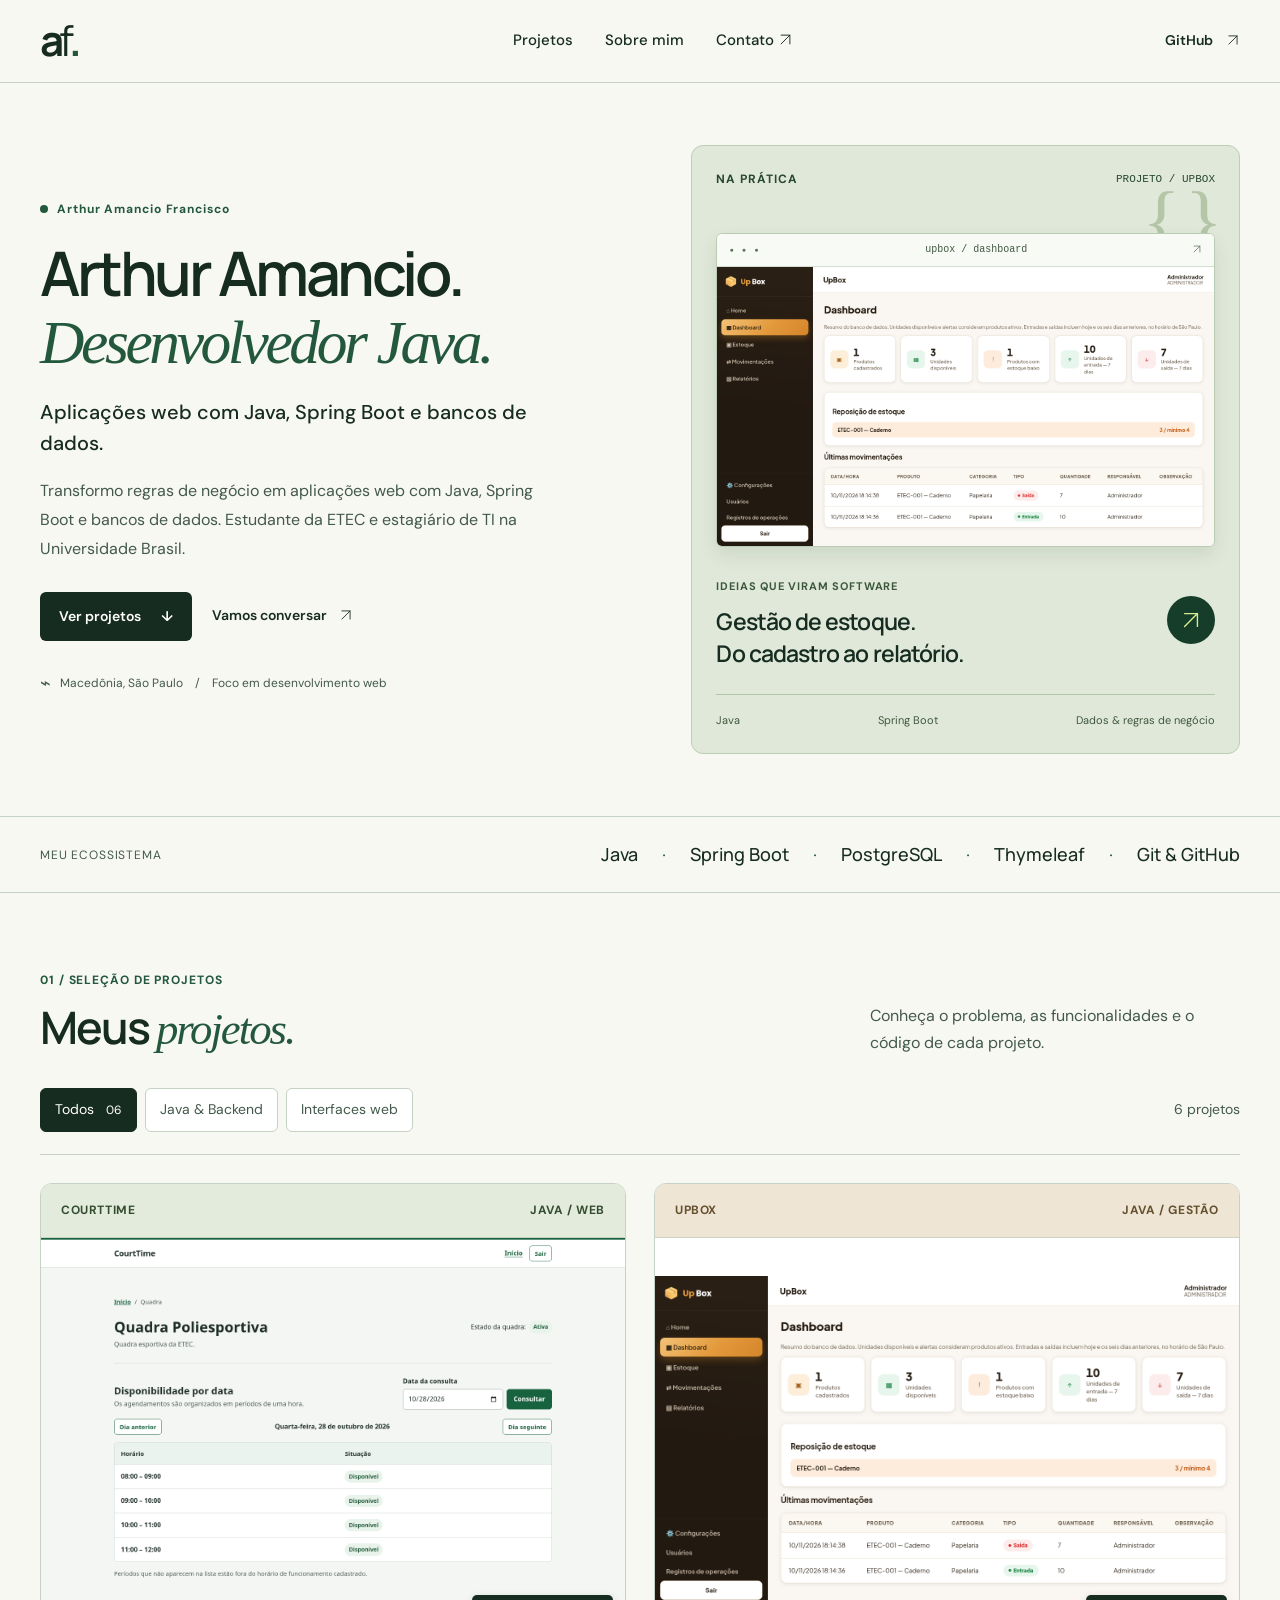
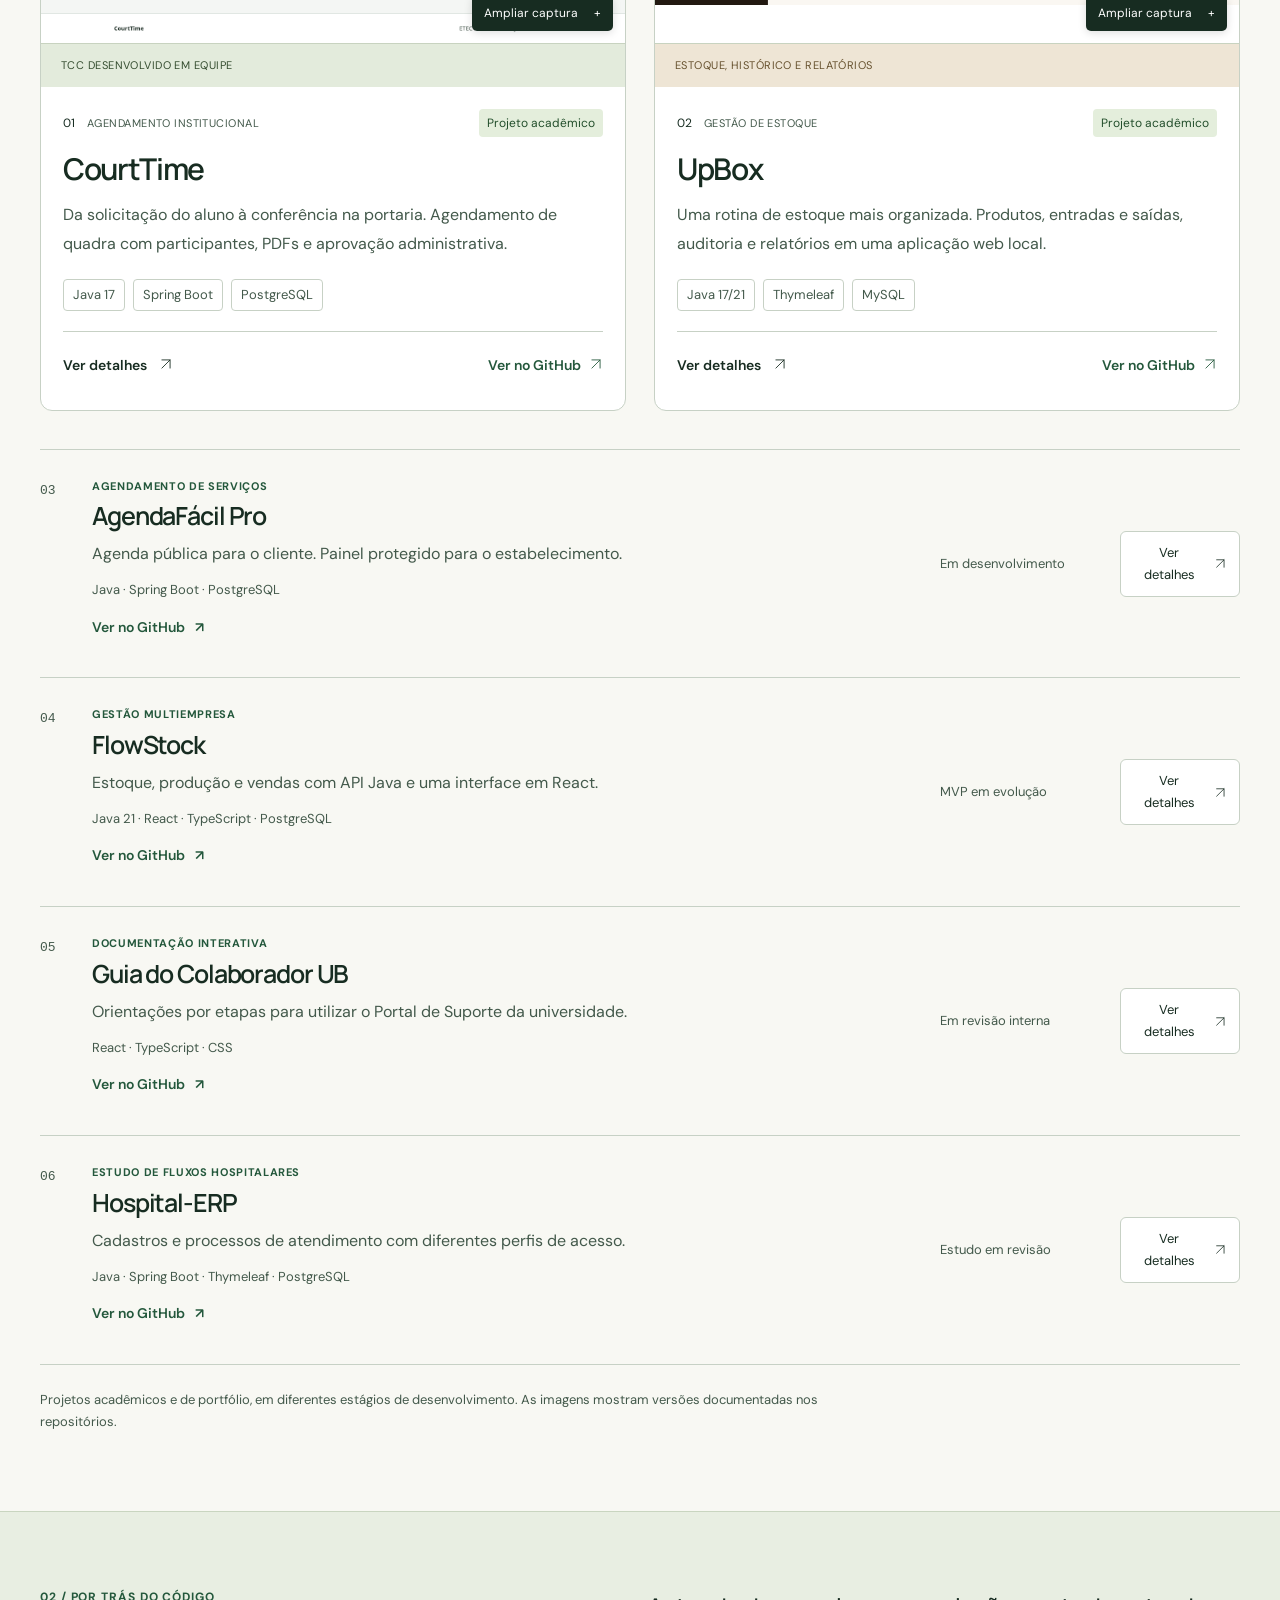
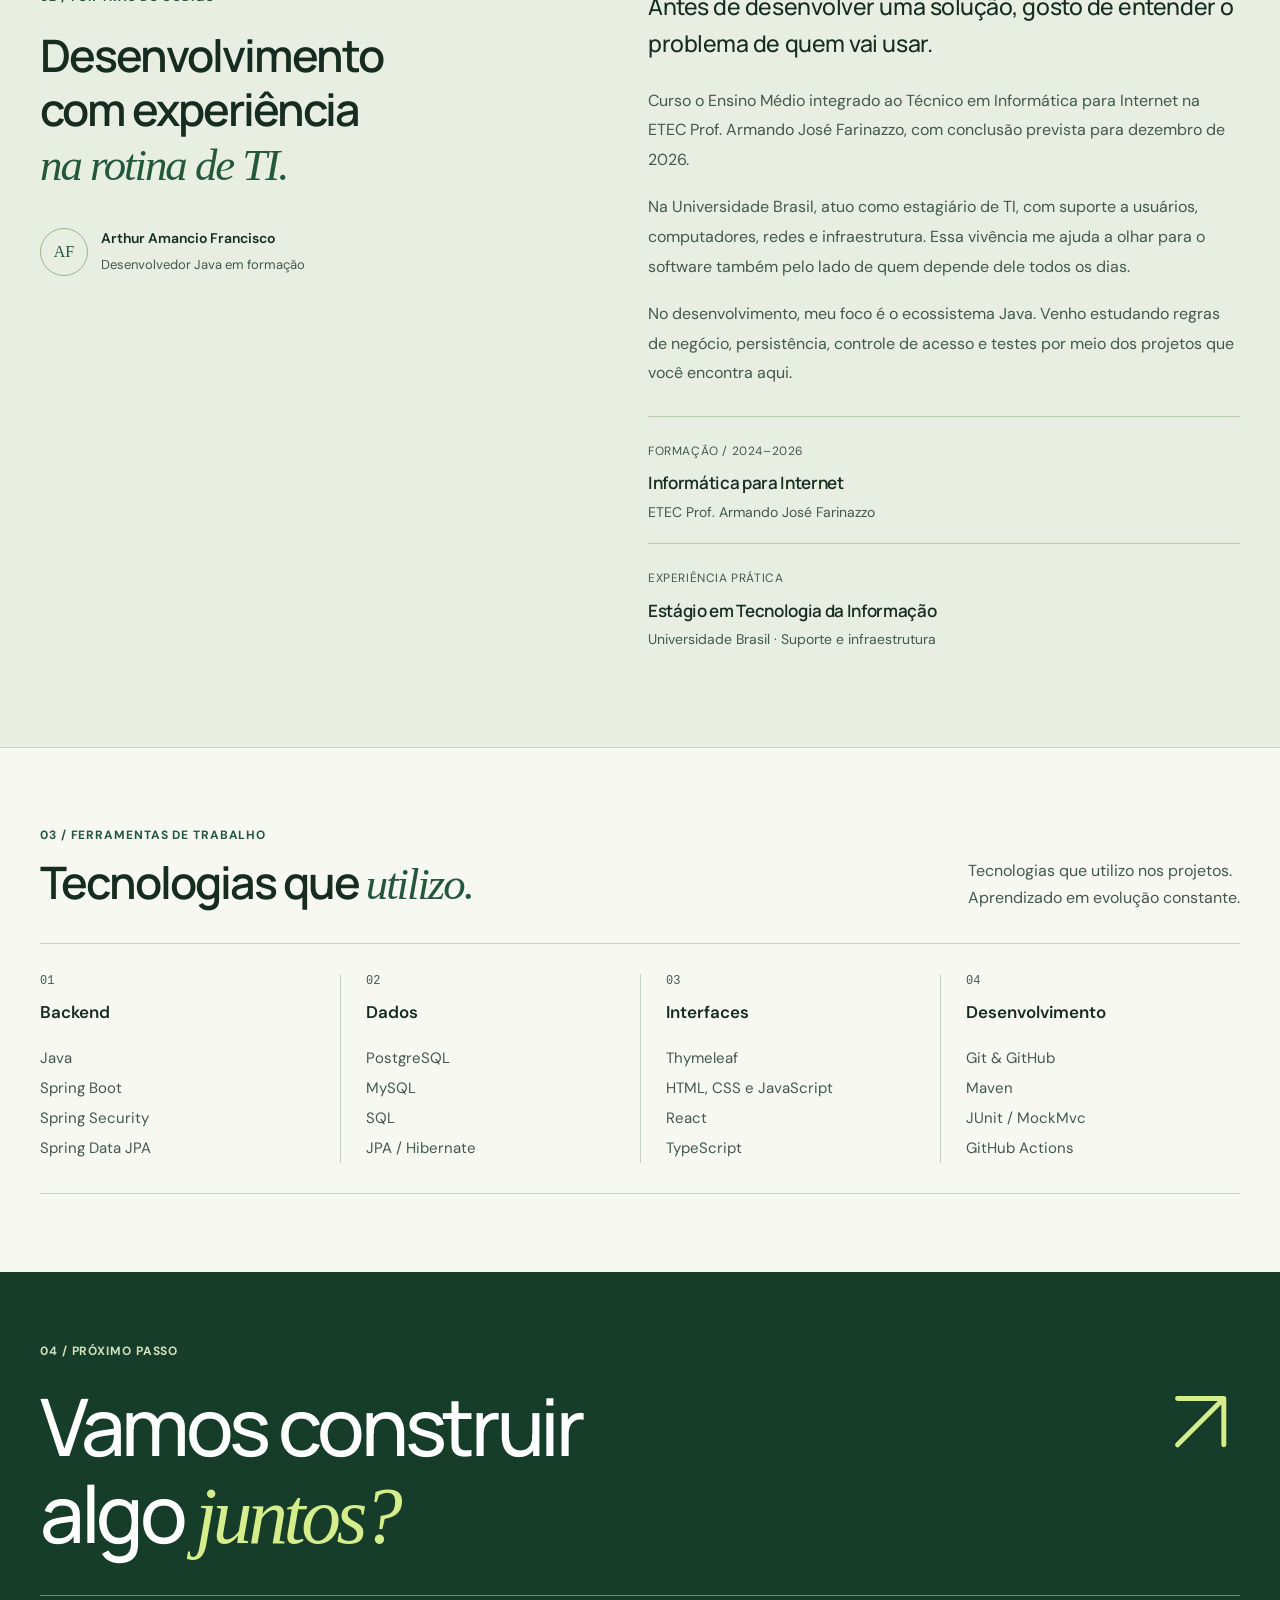
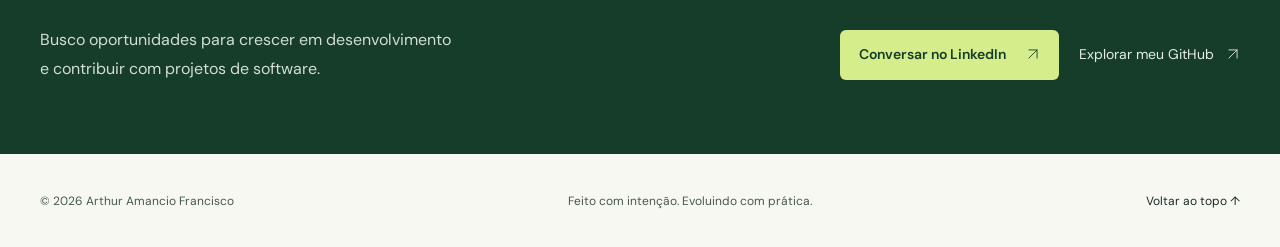
==== commit cada181b: "feat: melhorar legibilidade, navegação mobile e ampliação das capturas" ====
--- a/index.html
+++ b/index.html
@@ -28,10 +28,10 @@
     <section class="hero wrap" id="inicio" aria-labelledby="hero-title">
       <div class="hero-copy">
         <p class="eyebrow"><span class="status-dot" aria-hidden="true"></span> Arthur Amancio Francisco</p>
-        <h1 id="hero-title">Do processo<br>à <em>aplicação.</em></h1>
-        <p class="hero-subtitle">Desenvolvedor Java em formação.<br>Construindo soluções, um projeto por vez.</p>
+        <h1 id="hero-title">Arthur Amancio.<br><em>Desenvolvedor Java.</em></h1>
+        <p class="hero-subtitle">Aplicações web com Java, Spring Boot e bancos de dados.</p>
         <p class="hero-description">Transformo regras de negócio em aplicações web com Java, Spring Boot e bancos de dados. Estudante da ETEC e estagiário de TI na Universidade Brasil.</p>
-        <div class="actions"><a class="button button-dark" href="#projetos">Explore meus projetos <span aria-hidden="true">↓</span></a><a class="text-link" href="https://www.linkedin.com/in/arthur-amancio-francisco/">Vamos conversar <span aria-hidden="true"><svg class="arrow" viewBox="0 0 24 24" aria-hidden="true"><path d="M5 19 19 5M5 5h14v14"/></svg></span></a></div>
+        <div class="actions"><a class="button button-dark" href="#projetos">Ver projetos <span aria-hidden="true">↓</span></a><a class="text-link" href="https://www.linkedin.com/in/arthur-amancio-francisco/">Vamos conversar <span aria-hidden="true"><svg class="arrow" viewBox="0 0 24 24" aria-hidden="true"><path d="M5 19 19 5M5 5h14v14"/></svg></span></a></div>
         <div class="hero-location"><span aria-hidden="true">⌁</span> Macedônia, São Paulo <span class="location-divider" aria-hidden="true">/</span> Foco em desenvolvimento web</div>
       </div>
       <div class="hero-visual" aria-label="Prévia real de um dos meus projetos">
@@ -44,38 +44,39 @@
     </section>
     <div class="stack-band" aria-label="Tecnologias principais"><div class="wrap"><span>MEU ECOSSISTEMA</span><p>Java <b aria-hidden="true">·</b> Spring Boot <b aria-hidden="true">·</b> PostgreSQL <b aria-hidden="true">·</b> Thymeleaf <b aria-hidden="true">·</b> Git & GitHub</p></div></div>
     <section id="projetos" class="wrap section projects" aria-labelledby="projects-title">
-      <div class="section-heading"><div><p class="eyebrow">01 / SELEÇÃO DE PROJETOS</p><h2 id="projects-title">Código com <em>contexto.</em></h2></div><p>Cada projeto nasce de um processo.<br>Aqui estão alguns que venho construindo.</p></div>
+      <div class="section-heading"><div><p class="eyebrow">01 / SELEÇÃO DE PROJETOS</p><h2 id="projects-title">Meus <em>projetos.</em></h2></div><p>Conheça o problema, as funcionalidades e o código de cada projeto.</p></div>
       <div class="filter-bar"><div class="filters" role="group" aria-label="Filtrar projetos"><button type="button" data-filter="all" aria-pressed="true">Todos <span>06</span></button><button type="button" data-filter="java" aria-pressed="false">Java & Backend</button><button type="button" data-filter="interface" aria-pressed="false">Interfaces web</button></div><p id="filter-status" class="result-count" aria-live="polite">6 projetos</p></div>
       <div class="featured-grid">
         <article class="project-card" data-category="java" data-project="courttime">
-          <div class="project-image court-image"><div class="image-topline"><span>COURTTIME</span><span>JAVA / WEB</span></div><img src="assets/courttime.png" width="1440" height="1000" alt="Consulta de horários da quadra no CourtTime" loading="lazy"><span class="image-label">TCC DESENVOLVIDO EM EQUIPE</span></div>
+          <div class="project-image court-image"><div class="image-topline"><span>COURTTIME</span><span>JAVA / WEB</span></div><button class="screenshot-button" type="button" data-image="courttime" aria-label="Ampliar captura do CourtTime"><img src="assets/courttime.png" width="1440" height="1000" alt="Consulta de horários da quadra no CourtTime" loading="lazy"><span class="zoom-hint">Ampliar captura <span aria-hidden="true">+</span></span></button><span class="image-label">TCC DESENVOLVIDO EM EQUIPE</span></div>
           <div class="project-meta"><p>01 <span>AGENDAMENTO INSTITUCIONAL</span></p><span class="project-state">Projeto acadêmico</span></div>
           <h3>CourtTime</h3><p class="project-description">Da solicitação do aluno à conferência na portaria. Agendamento de quadra com participantes, PDFs e aprovação administrativa.</p><ul class="tags" aria-label="Tecnologias do CourtTime"><li>Java 17</li><li>Spring Boot</li><li>PostgreSQL</li></ul>
-          <div class="project-actions"><button class="text-link" type="button" data-details="courttime">Conheça o projeto <span aria-hidden="true"><svg class="arrow" viewBox="0 0 24 24" aria-hidden="true"><path d="M5 19 19 5M5 5h14v14"/></svg></span></button><a class="repository-link" href="https://github.com/arthur-amancio/CourtTime" aria-label="Código do CourtTime no GitHub">Código <span aria-hidden="true"><svg class="arrow" viewBox="0 0 24 24" aria-hidden="true"><path d="M5 19 19 5M5 5h14v14"/></svg></span></a></div>
+          <div class="project-actions"><button class="text-link" type="button" data-details="courttime">Ver detalhes <span aria-hidden="true"><svg class="arrow" viewBox="0 0 24 24" aria-hidden="true"><path d="M5 19 19 5M5 5h14v14"/></svg></span></button><a class="repository-link" href="https://github.com/arthur-amancio/CourtTime" aria-label="Ver no GitHub: CourtTime">Ver no GitHub <span aria-hidden="true"><svg class="arrow" viewBox="0 0 24 24" aria-hidden="true"><path d="M5 19 19 5M5 5h14v14"/></svg></span></a></div>
         </article>
         <article class="project-card" data-category="java" data-project="upbox">
-          <div class="project-image upbox-image"><div class="image-topline"><span>UPBOX</span><span>JAVA / GESTÃO</span></div><img src="assets/upbox.png" width="1366" height="768" alt="Painel de estoque e movimentações do UpBox" loading="lazy"><span class="image-label">ESTOQUE, HISTÓRICO E RELATÓRIOS</span></div>
+          <div class="project-image upbox-image"><div class="image-topline"><span>UPBOX</span><span>JAVA / GESTÃO</span></div><button class="screenshot-button" type="button" data-image="upbox" aria-label="Ampliar captura do UpBox"><img src="assets/upbox.png" width="1366" height="768" alt="Painel de estoque e movimentações do UpBox" loading="lazy"><span class="zoom-hint">Ampliar captura <span aria-hidden="true">+</span></span></button><span class="image-label">ESTOQUE, HISTÓRICO E RELATÓRIOS</span></div>
           <div class="project-meta"><p>02 <span>GESTÃO DE ESTOQUE</span></p><span class="project-state">Projeto acadêmico</span></div>
           <h3>UpBox</h3><p class="project-description">Uma rotina de estoque mais organizada. Produtos, entradas e saídas, auditoria e relatórios em uma aplicação web local.</p><ul class="tags" aria-label="Tecnologias do UpBox"><li>Java 17/21</li><li>Thymeleaf</li><li>MySQL</li></ul>
-          <div class="project-actions"><button class="text-link" type="button" data-details="upbox">Conheça o projeto <span aria-hidden="true"><svg class="arrow" viewBox="0 0 24 24" aria-hidden="true"><path d="M5 19 19 5M5 5h14v14"/></svg></span></button><a class="repository-link" href="https://github.com/arthur-amancio/UpBox" aria-label="Código do UpBox no GitHub">Código <span aria-hidden="true"><svg class="arrow" viewBox="0 0 24 24" aria-hidden="true"><path d="M5 19 19 5M5 5h14v14"/></svg></span></a></div>
+          <div class="project-actions"><button class="text-link" type="button" data-details="upbox">Ver detalhes <span aria-hidden="true"><svg class="arrow" viewBox="0 0 24 24" aria-hidden="true"><path d="M5 19 19 5M5 5h14v14"/></svg></span></button><a class="repository-link" href="https://github.com/arthur-amancio/UpBox" aria-label="Ver no GitHub: UpBox">Ver no GitHub <span aria-hidden="true"><svg class="arrow" viewBox="0 0 24 24" aria-hidden="true"><path d="M5 19 19 5M5 5h14v14"/></svg></span></a></div>
         </article>
       </div>
       <div class="project-list">
-        <article class="project-row" data-category="java" data-project="agenda"><span class="row-number">03</span><div class="row-main"><p class="eyebrow">AGENDAMENTO DE SERVIÇOS</p><h3>AgendaFácil Pro</h3><p>Agenda pública para o cliente. Painel protegido para o estabelecimento.</p><span class="row-tech">Java · Spring Boot · PostgreSQL</span></div><span class="row-status">Em desenvolvimento</span><button type="button" class="row-link" data-details="agenda" aria-label="Conhecer AgendaFácil Pro"><svg class="arrow" viewBox="0 0 24 24" aria-hidden="true"><path d="M5 19 19 5M5 5h14v14"/></svg></button></article>
-        <article class="project-row" data-category="java interface" data-project="flowstock"><span class="row-number">04</span><div class="row-main"><p class="eyebrow">GESTÃO MULTIEMPRESA</p><h3>FlowStock</h3><p>Estoque, produção e vendas com API Java e uma interface em React.</p><span class="row-tech">Java 21 · React · TypeScript · PostgreSQL</span></div><span class="row-status">MVP em evolução</span><button type="button" class="row-link" data-details="flowstock" aria-label="Conhecer FlowStock"><svg class="arrow" viewBox="0 0 24 24" aria-hidden="true"><path d="M5 19 19 5M5 5h14v14"/></svg></button></article>
-        <article class="project-row" data-category="interface" data-project="guia"><span class="row-number">05</span><div class="row-main"><p class="eyebrow">DOCUMENTAÇÃO INTERATIVA</p><h3>Guia do Colaborador UB</h3><p>Orientações por etapas para utilizar o Portal de Suporte da universidade.</p><span class="row-tech">React · TypeScript · CSS</span></div><span class="row-status">Em revisão interna</span><button type="button" class="row-link" data-details="guia" aria-label="Conhecer Guia do Colaborador UB"><svg class="arrow" viewBox="0 0 24 24" aria-hidden="true"><path d="M5 19 19 5M5 5h14v14"/></svg></button></article>
-        <article class="project-row" data-category="java" data-project="hospital"><span class="row-number">06</span><div class="row-main"><p class="eyebrow">ESTUDO DE FLUXOS HOSPITALARES</p><h3>Hospital-ERP</h3><p>Cadastros e processos de atendimento com diferentes perfis de acesso.</p><span class="row-tech">Java · Spring Boot · Thymeleaf · PostgreSQL</span></div><span class="row-status">Estudo em revisão</span><button type="button" class="row-link" data-details="hospital" aria-label="Conhecer Hospital-ERP"><svg class="arrow" viewBox="0 0 24 24" aria-hidden="true"><path d="M5 19 19 5M5 5h14v14"/></svg></button></article>
+        <article class="project-row" data-category="java" data-project="agenda"><span class="row-number">03</span><div class="row-main"><p class="eyebrow">AGENDAMENTO DE SERVIÇOS</p><h3>AgendaFácil Pro</h3><p>Agenda pública para o cliente. Painel protegido para o estabelecimento.</p><span class="row-tech">Java · Spring Boot · PostgreSQL</span><a class="row-repo" href="https://github.com/arthur-amancio/AgendaFacil">Ver no GitHub <span aria-hidden="true">↗</span></a></div><span class="row-status">Em desenvolvimento</span><button type="button" class="row-link" data-details="agenda" aria-label="Ver detalhes de AgendaFácil Pro"><span>Ver detalhes</span> <svg class="arrow" viewBox="0 0 24 24" aria-hidden="true"><path d="M5 19 19 5M5 5h14v14"/></svg></button></article>
+        <article class="project-row" data-category="java interface" data-project="flowstock"><span class="row-number">04</span><div class="row-main"><p class="eyebrow">GESTÃO MULTIEMPRESA</p><h3>FlowStock</h3><p>Estoque, produção e vendas com API Java e uma interface em React.</p><span class="row-tech">Java 21 · React · TypeScript · PostgreSQL</span><a class="row-repo" href="https://github.com/arthur-amancio/ControleEstoque">Ver no GitHub <span aria-hidden="true">↗</span></a></div><span class="row-status">MVP em evolução</span><button type="button" class="row-link" data-details="flowstock" aria-label="Ver detalhes de FlowStock"><span>Ver detalhes</span> <svg class="arrow" viewBox="0 0 24 24" aria-hidden="true"><path d="M5 19 19 5M5 5h14v14"/></svg></button></article>
+        <article class="project-row" data-category="interface" data-project="guia"><span class="row-number">05</span><div class="row-main"><p class="eyebrow">DOCUMENTAÇÃO INTERATIVA</p><h3>Guia do Colaborador UB</h3><p>Orientações por etapas para utilizar o Portal de Suporte da universidade.</p><span class="row-tech">React · TypeScript · CSS</span><a class="row-repo" href="https://github.com/arthur-amancio/Guia-Orienta-o-UB">Ver no GitHub <span aria-hidden="true">↗</span></a></div><span class="row-status">Em revisão interna</span><button type="button" class="row-link" data-details="guia" aria-label="Ver detalhes de Guia do Colaborador UB"><span>Ver detalhes</span> <svg class="arrow" viewBox="0 0 24 24" aria-hidden="true"><path d="M5 19 19 5M5 5h14v14"/></svg></button></article>
+        <article class="project-row" data-category="java" data-project="hospital"><span class="row-number">06</span><div class="row-main"><p class="eyebrow">ESTUDO DE FLUXOS HOSPITALARES</p><h3>Hospital-ERP</h3><p>Cadastros e processos de atendimento com diferentes perfis de acesso.</p><span class="row-tech">Java · Spring Boot · Thymeleaf · PostgreSQL</span><a class="row-repo" href="https://github.com/arthur-amancio/Hospital-ERP">Ver no GitHub <span aria-hidden="true">↗</span></a></div><span class="row-status">Estudo em revisão</span><button type="button" class="row-link" data-details="hospital" aria-label="Ver detalhes de Hospital-ERP"><span>Ver detalhes</span> <svg class="arrow" viewBox="0 0 24 24" aria-hidden="true"><path d="M5 19 19 5M5 5h14v14"/></svg></button></article>
       </div>
       <p class="project-note">Projetos acadêmicos e de portfólio, em diferentes estágios de desenvolvimento. As imagens mostram versões documentadas nos repositórios.</p>
     </section>
     <section id="sobre" class="about-section" aria-labelledby="about-title"><div class="wrap about-grid">
-      <div class="about-intro"><p class="eyebrow">02 / POR TRÁS DO CÓDIGO</p><h2 id="about-title">Curiosidade para<br>entender.<br><em>Prática para criar.</em></h2><div class="about-signature"><span class="signature-mark" aria-hidden="true">AF</span><div><strong>Arthur Amancio Francisco</strong><span>Desenvolvedor Java em formação</span></div></div></div>
+      <div class="about-intro"><p class="eyebrow">02 / POR TRÁS DO CÓDIGO</p><h2 id="about-title">Desenvolvimento<br>com experiência<br><em>na rotina de TI.</em></h2><div class="about-signature"><span class="signature-mark" aria-hidden="true">AF</span><div><strong>Arthur Amancio Francisco</strong><span>Desenvolvedor Java em formação</span></div></div></div>
       <div class="about-content"><p class="about-lead">Antes de desenvolver uma solução, gosto de entender o problema de quem vai usar.</p><p>Curso o Ensino Médio integrado ao Técnico em Informática para Internet na ETEC Prof. Armando José Farinazzo, com conclusão prevista para dezembro de 2026.</p><p>Na Universidade Brasil, atuo como estagiário de TI, com suporte a usuários, computadores, redes e infraestrutura. Essa vivência me ajuda a olhar para o software também pelo lado de quem depende dele todos os dias.</p><p>No desenvolvimento, meu foco é o ecossistema Java. Venho estudando regras de negócio, persistência, controle de acesso e testes por meio dos projetos que você encontra aqui.</p><div class="experience"><div><span class="experience-label">FORMAÇÃO / 2024–2026</span><h3>Informática para Internet</h3><p>ETEC Prof. Armando José Farinazzo</p></div><div><span class="experience-label">EXPERIÊNCIA PRÁTICA</span><h3>Estágio em Tecnologia da Informação</h3><p>Universidade Brasil · Suporte e infraestrutura</p></div></div></div>
     </div></section>
-    <section class="wrap section toolbox" aria-labelledby="toolbox-title"><div class="section-heading"><div><p class="eyebrow">03 / FERRAMENTAS DE TRABALHO</p><h2 id="toolbox-title">Minha <em>base.</em></h2></div><p>Tecnologias que utilizo nos projetos.<br>Aprendizado em evolução constante.</p></div><dl class="toolbox-grid"><div><dt><span>01</span> Backend</dt><dd>Java<br>Spring Boot<br>Spring Security<br>Spring Data JPA</dd></div><div><dt><span>02</span> Dados</dt><dd>PostgreSQL<br>MySQL<br>SQL<br>JPA / Hibernate</dd></div><div><dt><span>03</span> Interfaces</dt><dd>Thymeleaf<br>HTML, CSS e JavaScript<br>React<br>TypeScript</dd></div><div><dt><span>04</span> Desenvolvimento</dt><dd>Git & GitHub<br>Maven<br>JUnit / MockMvc<br>GitHub Actions</dd></div></dl></section>
+    <section class="wrap section toolbox" aria-labelledby="toolbox-title"><div class="section-heading"><div><p class="eyebrow">03 / FERRAMENTAS DE TRABALHO</p><h2 id="toolbox-title">Tecnologias que <em>utilizo.</em></h2></div><p>Tecnologias que utilizo nos projetos.<br>Aprendizado em evolução constante.</p></div><dl class="toolbox-grid"><div><dt><span>01</span> Backend</dt><dd>Java<br>Spring Boot<br>Spring Security<br>Spring Data JPA</dd></div><div><dt><span>02</span> Dados</dt><dd>PostgreSQL<br>MySQL<br>SQL<br>JPA / Hibernate</dd></div><div><dt><span>03</span> Interfaces</dt><dd>Thymeleaf<br>HTML, CSS e JavaScript<br>React<br>TypeScript</dd></div><div><dt><span>04</span> Desenvolvimento</dt><dd>Git & GitHub<br>Maven<br>JUnit / MockMvc<br>GitHub Actions</dd></div></dl></section>
     <section id="contato" class="contact-section" aria-labelledby="contact-title"><div class="wrap contact-inner"><p class="eyebrow">04 / PRÓXIMO PASSO</p><h2 id="contact-title">Vamos construir<br>algo <em>juntos?</em><span aria-hidden="true"><svg class="arrow" viewBox="0 0 24 24" aria-hidden="true"><path d="M5 19 19 5M5 5h14v14"/></svg></span></h2><div class="contact-bottom"><p>Busco oportunidades para crescer em desenvolvimento<br>e contribuir com projetos de software.</p><div class="actions"><a class="button button-light" href="https://www.linkedin.com/in/arthur-amancio-francisco/">Conversar no LinkedIn <span aria-hidden="true"><svg class="arrow" viewBox="0 0 24 24" aria-hidden="true"><path d="M5 19 19 5M5 5h14v14"/></svg></span></a><a class="contact-github" href="https://github.com/arthur-amancio">Explorar meu GitHub <span aria-hidden="true"><svg class="arrow" viewBox="0 0 24 24" aria-hidden="true"><path d="M5 19 19 5M5 5h14v14"/></svg></span></a></div></div></div></section>
   </main>
   <footer class="wrap footer"><p>© <span id="year">2026</span> Arthur Amancio Francisco</p><p>Feito com intenção. Evoluindo com prática.</p><a href="#inicio">Voltar ao topo ↑</a></footer>
   <dialog id="project-dialog" aria-labelledby="dialog-title"><div class="dialog-top"><p class="eyebrow" id="dialog-category"></p><button id="close-dialog" class="close-dialog" type="button" aria-label="Fechar detalhes do projeto">×</button></div><h2 id="dialog-title"></h2><p id="dialog-description" class="dialog-description"></p><h3>O que você encontra</h3><ul id="dialog-features"></ul><p id="dialog-status" class="dialog-status"></p><a id="dialog-repository" class="button button-dark" href="https://github.com/arthur-amancio">Ver código e documentação <span aria-hidden="true"><svg class="arrow" viewBox="0 0 24 24" aria-hidden="true"><path d="M5 19 19 5M5 5h14v14"/></svg></span></a></dialog>
+<dialog id="image-dialog" aria-labelledby="image-title"><div class="image-dialog-header"><h2 id="image-title">Captura do projeto</h2><button class="close-dialog" id="close-image" type="button" aria-label="Fechar captura">×</button></div><img id="image-preview" alt=""><p id="image-caption"></p></dialog>
 </body>
 </html>
--- a/style.css
+++ b/style.css
@@ -1,10 +1,270 @@
 @import url('https://fonts.googleapis.com/css2?family=DM+Sans:wght@400;500;600;700&family=Manrope:wght@400;500;600;700;800&display=swap');
-:root{--paper:#f6f5ef;--white:#fff;--ink:#1e3028;--green:#2d6047;--muted:#657069;--line:#d9ddd3;--deep:#173e2d;--lime:#d6ed8c;--display:'Manrope',system-ui,sans-serif;--body:'DM Sans',system-ui,sans-serif}
-*{box-sizing:border-box}html{scroll-behavior:smooth;scroll-padding-top:2rem}body{margin:0;background:var(--paper);color:var(--ink);font:16px/1.7 var(--body);-webkit-font-smoothing:antialiased}button,a{-webkit-tap-highlight-color:transparent}button{font:inherit}a{color:inherit;text-decoration:none}button{color:inherit}a:focus-visible,button:focus-visible{outline:3px solid #b16b0d;outline-offset:5px}h1,h2,h3,p{margin:0}h1,h2,h3{font-family:var(--display);line-height:1.14;font-weight:600;letter-spacing:-.05em}h2{font-size:clamp(2.3rem,4.4vw,3.6rem)}h2 em,h1 em{font-family:Georgia,'Times New Roman',serif;font-weight:400;color:var(--green)}em{font-style:italic}img{display:block;max-width:100%}button{cursor:pointer}button:disabled{cursor:default}[hidden]{display:none!important}.wrap{width:min(1240px,calc(100% - 96px));margin-inline:auto}.eyebrow,.mini-label{font-size:10px;font-weight:700;letter-spacing:.14em;line-height:1.5}.eyebrow{color:var(--green)}.skip-link{position:absolute;left:1rem;top:-5rem;z-index:100;background:white;padding:1rem}.skip-link:focus{top:1rem}.site-header{border-bottom:1px solid var(--line)}.header-inner{height:96px;display:flex;align-items:center;justify-content:space-between}.brand{font:bold 42px/.8 var(--display);letter-spacing:-.12em;width:100px}.brand span{font-weight:400}.brand i{color:var(--green);font-style:normal}.header-inner nav{display:flex;gap:42px;font-size:13px}.header-inner nav a:hover,.header-github:hover,.text-link:hover{color:var(--green)}.header-github{width:100px;text-align:right;font-size:12px;font-weight:600}.header-github span{margin-left:12px}.menu-toggle{display:none}.hero{display:grid;grid-template-columns:1.12fr 1fr;gap:48px;align-items:center;padding-block:74px 78px}.hero-copy>.eyebrow{display:flex;align-items:center;gap:9px;letter-spacing:.1em}.status-dot{height:6px;width:6px;border-radius:50%;background:var(--green)}h1{font-size:clamp(4.3rem,6.7vw,6.2rem);margin:24px 0 25px;font-weight:600;letter-spacing:-.065em;line-height:1.03}.hero-subtitle{font-size:17px;font-weight:500;line-height:1.6}.hero-description{max-width:430px;margin-top:16px;color:var(--muted);font-size:13px;line-height:1.9}.actions{display:flex;align-items:center;gap:25px;flex-wrap:wrap}.hero .actions{margin-top:30px}.button{display:inline-flex;align-items:center;justify-content:space-between;gap:26px;padding:15px 19px;border:1px solid transparent;border-radius:3px;font-size:11px;font-weight:600;line-height:1.4;min-height:48px;transition:background .2s,transform .2s}.button:hover{transform:translateY(-2px)}.button-dark{color:white;background:var(--ink)}.button-dark:hover{background:var(--green)}.text-link{display:inline-flex;gap:18px;align-items:center;border:0;padding:0;background:none;font-size:11px;font-weight:600}.hero-location{font-size:9px;color:var(--muted);margin-top:35px;display:flex;gap:9px;align-items:center}.hero-location>span:first-child{font-size:17px}.location-divider{margin-inline:4px;color:#8b968a}.hero-visual{position:relative;min-height:490px;background:#dfe7d9;border:1px solid #d1dccb;border-radius:5px;padding:24px;overflow:hidden}.visual-top,.visual-footer,.window-bar{display:flex;align-items:center;justify-content:space-between}.visual-top{color:#3a5847}.visual-number{font:10px monospace}.code-mark{font:100px/1.1 Georgia,serif;color:#bdceaf;position:absolute;top:36px;right:22px;letter-spacing:-.12em}.preview-window{position:relative;margin-top:65px;border:1px solid #c8d1c5;background:#fff;border-radius:5px;overflow:hidden;box-shadow:0 18px 25px #273d2821;transform:rotate(-3deg);width:109%;margin-left:-4%}.window-bar{padding:10px 12px;font:8px monospace;color:#6c766e;background:#f8faf6;border-bottom:1px solid #e1e7dc}.window-dots{letter-spacing:2px;font-size:6px;color:#a4b09e}.preview-window img{width:100%;height:auto}.visual-caption{margin-top:31px;display:flex;justify-content:space-between;align-items:center;gap:12px}.visual-caption .mini-label{font-size:8px;color:#56705b}.visual-caption p{font:500 21px/1.4 var(--display);letter-spacing:-.04em;margin-top:7px}.circle-link{background:var(--deep);color:var(--lime);border-radius:50%;display:grid;place-items:center;width:45px;height:45px;font-size:22px;flex-shrink:0}.circle-link:hover{background:var(--green)}.visual-footer{margin-top:28px;padding-top:14px;border-top:1px solid #c3d0ba;font-size:8px;color:#54705a}.stack-band{border-block:1px solid var(--line);padding-block:25px}.stack-band>.wrap{display:flex;gap:35px;align-items:center;justify-content:space-between}.stack-band>.wrap>span{font-size:9px;letter-spacing:.12em;color:var(--muted)}.stack-band p{font-size:18px;font-family:var(--display);letter-spacing:-.03em;display:flex;align-items:center;gap:34px}.stack-band b{font-size:14px;font-weight:400;color:#93a58c}.section{padding-block:90px}.section-heading{display:flex;justify-content:space-between;gap:35px;align-items:flex-end;margin-bottom:40px}.section-heading h2{margin-top:15px}.section-heading>p{font-size:12px;color:var(--muted);max-width:290px;line-height:1.8}.filter-bar{display:flex;justify-content:space-between;align-items:center;padding:0 0 22px;margin-bottom:24px;border-bottom:1px solid var(--line)}.filters{display:flex;gap:8px}.filters button{font-size:10px;border:1px solid transparent;background:none;padding:8px 13px;border-radius:3px;color:var(--muted)}.filters button[aria-pressed=true]{background:var(--ink);color:white}.filters button span{font-size:8px;margin-left:8px;opacity:.7}.result-count{font-size:9px;color:var(--muted)}.featured-grid{display:grid;grid-template-columns:1fr 1fr;gap:30px}.project-card{min-width:0}.project-image{padding:24px 27px 20px;border-radius:4px;overflow:hidden;position:relative;aspect-ratio:1.44;display:flex;flex-direction:column;justify-content:space-between}.court-image{background:#d8e2d3}.upbox-image{background:#e9dfcd}.image-topline{display:flex;justify-content:space-between;font-size:8px;letter-spacing:.12em;font-weight:600;color:#52694c;margin-bottom:20px}.upbox-image .image-topline{color:#7c6850}.project-image img{width:100%;height:auto;max-height:83%;object-fit:contain;box-shadow:0 9px 18px #243c281a;border-radius:2px}.image-label{font-size:7px;letter-spacing:.11em;color:#60755b;margin-top:16px}.upbox-image .image-label{color:#806e56}.project-meta{display:flex;justify-content:space-between;align-items:center;margin-top:22px;gap:10px;font-size:9px}.project-meta>p{font-size:10px}.project-meta>p>span{margin-left:10px;letter-spacing:.08em;color:var(--muted);font-size:8px}.project-state{font-size:8px;color:var(--green);background:#e8eddf;padding:3px 7px;border-radius:2px;white-space:nowrap}.project-card h3{font-size:27px;margin-top:10px;letter-spacing:-.04em}.project-description{font-size:12px;color:var(--muted);max-width:460px;margin-top:12px;line-height:1.8}.tags{display:flex;gap:7px;flex-wrap:wrap;list-style:none;padding:0;margin:17px 0}.tags li{font-size:9px;border:1px solid var(--line);padding:3px 8px;border-radius:2px;color:#56645a}.project-actions{display:flex;justify-content:space-between;align-items:center;margin-top:20px;border-top:1px solid var(--line);padding-top:17px}.repository-link{font-size:10px;color:var(--muted)}.repository-link:hover{color:var(--green)}.project-list{margin-top:52px}.project-row{display:grid;grid-template-columns:35px 1fr 140px 42px;gap:15px;align-items:center;padding:25px 0;border-top:1px solid var(--line)}.project-row:last-child{border-bottom:1px solid var(--line)}.row-number{align-self:start;font:10px/1.5 monospace;color:#879080;padding-top:3px}.row-main>.eyebrow{font-size:8px;letter-spacing:.1em}.row-main h3{font-size:22px;margin-top:6px;letter-spacing:-.04em}.row-main>p:not(.eyebrow){color:var(--muted);font-size:11px;margin-top:7px}.row-tech{display:block;font-size:8px;color:#69796b;margin-top:10px}.row-status{font-size:9px;color:var(--muted)}.row-link{border:1px solid var(--line);background:transparent;width:38px;height:38px;border-radius:50%;font-size:18px}.row-link:hover{background:var(--ink);color:white;border-color:var(--ink)}.project-note{font-size:9px;color:var(--muted);margin-top:24px;max-width:650px}.about-section{background:#e9ece3;border-block:1px solid #d9dfd1;padding-block:86px}.about-grid{display:grid;grid-template-columns:1fr 1.06fr;gap:90px}.about-intro h2{margin-top:24px;line-height:1.18}.about-signature{display:flex;align-items:center;gap:13px;margin-top:47px}.signature-mark{width:45px;height:45px;display:grid;place-items:center;border:1px solid #b7c6ac;border-radius:50%;font:14px Georgia,serif;color:var(--green)}.about-signature strong{display:block;font-size:11px;font-weight:500}.about-signature div>span{display:block;font-size:9px;color:var(--muted);margin-top:3px}.about-content>p{color:#617064;font-size:12px;margin-top:16px;line-height:1.9}.about-content>.about-lead{font-size:20px;color:var(--ink);font-family:var(--display);line-height:1.55;margin:0 0 24px;letter-spacing:-.02em}.experience{margin-top:28px}.experience>div{padding-block:17px;border-top:1px solid #cbd4c4}.experience-label{font-size:8px;letter-spacing:.1em;color:var(--muted)}.experience h3{font:500 13px/1.5 var(--display);margin-top:5px;letter-spacing:-.02em}.experience p{font-size:10px;color:var(--muted);margin-top:3px}.toolbox-grid{display:grid;grid-template-columns:repeat(4,1fr);margin:0;border-block:1px solid var(--line);padding:27px 0 35px}.toolbox-grid>div{padding-left:30px;border-left:1px solid var(--line)}.toolbox-grid>div:first-child{padding-left:0;border:0}.toolbox-grid dt{font-size:13px;font-weight:600;margin-bottom:20px}.toolbox-grid dt>span{display:block;font:8px monospace;color:var(--muted);margin-bottom:10px}.toolbox-grid dd{margin:0;font-size:12px;line-height:2.2;color:var(--muted)}.contact-section{background:var(--deep);color:white;padding:76px 0}.contact-section .eyebrow{color:#b7cd9d}.contact-section h2{position:relative;font-size:clamp(3.5rem,6.8vw,6.2rem);margin-top:22px;font-weight:500;line-height:1.08;letter-spacing:-.06em}.contact-section h2 em{color:var(--lime)}.contact-section h2>span{position:absolute;right:16px;top:0;color:var(--lime);font-size:1.35em;font-weight:400;line-height:1}.contact-bottom{display:flex;align-items:center;justify-content:space-between;gap:30px;border-top:1px solid #47705a;padding-top:30px;margin-top:40px}.contact-bottom>p{font-size:11px;color:#bfcebf;line-height:1.9}.button-light{background:var(--lime);color:var(--deep)}.button-light:hover{background:#e3f4b5}.contact-github{font-size:10px;color:#d4e2d2;display:inline-flex;gap:15px}.contact-github:hover{text-decoration:underline}.footer{padding-block:25px;display:flex;align-items:center;justify-content:space-between;gap:16px;font-size:8px;color:var(--muted)}.footer a{color:var(--ink)}dialog{color:var(--ink);background:var(--paper);border:1px solid var(--line);border-radius:8px;max-width:620px;width:calc(100% - 32px);padding:35px;max-height:85vh;overflow:auto}dialog::backdrop{background:#0b211bbd;backdrop-filter:blur(4px)}.dialog-top{display:flex;justify-content:space-between;align-items:center;gap:10px;margin-bottom:18px}.close-dialog{width:36px;height:36px;border:1px solid var(--line);border-radius:50%;background:transparent;font-size:25px;line-height:1}.dialog-description{font-size:14px;color:var(--muted);margin-top:20px;line-height:1.9}dialog h3{font:600 13px var(--display);letter-spacing:0;margin-top:25px}dialog ul{font-size:12px;padding-left:18px;line-height:2;color:var(--muted)}.dialog-status{font-size:10px;border-top:1px solid var(--line);padding-top:16px;margin:20px 0;color:var(--muted)}
-@media(min-width:1600px){.hero{padding-block:100px}.hero-visual{min-height:510px}}@media(max-width:1100px){.wrap{width:calc(100% - 64px)}.hero{gap:28px}h1{font-size:6.8vw}.hero-visual{min-height:440px;padding:20px}.preview-window{margin-top:60px}.visual-caption p{font-size:18px}.visual-footer{font-size:7px;gap:10px}.hero-location{font-size:8px;flex-wrap:wrap}.stack-band p{font-size:15px;gap:18px}.about-grid{gap:50px}.contact-bottom{align-items:flex-start;flex-direction:column;gap:22px}}@media(max-width:760px){.wrap{width:calc(100% - 40px)}.header-inner{height:76px;flex-wrap:wrap;position:relative}.brand{font-size:35px;width:auto}.header-github{display:none}.menu-toggle{display:flex;align-items:center;gap:15px;background:none;border:1px solid var(--line);padding:8px 11px;font-size:10px;border-radius:3px}.header-inner nav{display:none;position:absolute;z-index:10;top:76px;left:-20px;right:-20px;background:var(--paper);border-bottom:1px solid var(--line);padding:22px 20px;gap:25px;box-shadow:0 12px 16px #1839250d}.header-inner nav.is-open{display:flex}.hero{grid-template-columns:1fr;padding-block:43px;gap:40px}h1{font-size:clamp(3.7rem,12vw,5.4rem);margin:23px 0}.hero-subtitle{font-size:16px}.hero-description{max-width:480px;font-size:12px}.hero .actions{gap:23px}.hero-location{font-size:8px;margin-top:27px;gap:8px}.hero-visual{min-height:0;padding:22px 23px}.preview-window{margin-top:45px;width:102%;margin-left:-1%}.visual-caption{margin-top:27px}.visual-caption p{font-size:21px}.visual-footer{font-size:8px;margin-top:23px}.code-mark{font-size:85px;top:30px}.stack-band{padding-block:22px}.stack-band>.wrap{display:block}.stack-band p{font-size:13px;gap:13px;flex-wrap:wrap;margin-top:12px}.stack-band b{font-size:10px}.stack-band>.wrap>span{font-size:8px}.section{padding-block:56px}.section-heading{display:block;margin-bottom:30px}.section-heading h2{font-size:37px;margin-top:14px}.section-heading>p{font-size:11px;margin-top:20px}.filters{gap:0}.filters button{font-size:9px;padding:8px 10px}.filters button span{margin-left:5px;font-size:7px}.result-count{font-size:8px}.filter-bar{gap:5px;align-items:center}.featured-grid{grid-template-columns:1fr;gap:38px}.project-image{aspect-ratio:1.43;padding:22px}.project-card h3{font-size:27px}.project-description{max-width:100%;font-size:12px}.project-meta>p>span{font-size:7px}.project-state{font-size:7px}.project-list{margin-top:35px}.project-row{grid-template-columns:22px 1fr 36px;gap:10px;padding:23px 0}.row-status{grid-column:2;font-size:8px;margin-top:-7px}.row-link{grid-column:3;grid-row:1 / span 2;width:34px;height:34px}.row-main h3{font-size:21px}.row-main>p:not(.eyebrow){font-size:11px}.row-tech{font-size:8px;line-height:1.8}.project-note{font-size:8px}.about-section{padding-block:55px}.about-grid{grid-template-columns:1fr;gap:38px}.about-intro h2{font-size:40px}.about-signature{margin-top:29px}.about-content>.about-lead{font-size:20px}.about-content>p{font-size:12px}.toolbox-grid{grid-template-columns:1fr 1fr;row-gap:28px;padding-block:25px}.toolbox-grid>div{padding-left:25px}.toolbox-grid>div:nth-child(3){padding-left:0;border:0}.toolbox-grid dt{font-size:12px;margin-bottom:13px}.toolbox-grid dd{font-size:11px}.contact-section{padding-block:53px}.contact-section h2{font-size:52px}.contact-section h2>span{font-size:.8em;right:0;top:7px}.contact-bottom{margin-top:30px;padding-top:24px}.contact-bottom>p{font-size:10px}.contact-bottom .actions{gap:22px}.footer{padding-block:24px;flex-wrap:wrap;font-size:8px;gap:10px}.footer p:nth-child(2){display:none}dialog{padding:23px}dialog h2{font-size:34px}}
-@media(prefers-reduced-motion:reduce){html{scroll-behavior:auto}*,*::before,*::after{transition:none!important;animation:none!important}}@media print{.site-header,.filters,.hero-visual,.stack-band,.project-actions,.row-link,.contact-section,.footer,dialog{display:none}.hero,.section,.about-section{padding-block:20px}.hero,.about-grid{display:block}.wrap{width:100%}body{font-size:12px;background:white}.project-card,.project-row{break-inside:avoid}.project-image{max-height:170px}.project-list{margin-top:20px}}
 
-/* Leitura e ícones independentes de fontes de símbolos. */
-svg.arrow{width:1em;height:1em;display:inline-block;vertical-align:-.12em;stroke:currentColor;fill:none;stroke-width:1.5;stroke-linecap:round;stroke-linejoin:round}.hero-description,.project-description,.about-content>p{font-size:14px}.section-heading>p{font-size:13px}.row-main>p:not(.eyebrow){font-size:13px}.toolbox-grid dd{font-size:13px}.dialog-description{font-size:15px}dialog ul{font-size:14px}.dialog-status{font-size:12px}@media(max-width:760px){.hero-description,.project-description,.about-content>p{font-size:13px}.row-main>p:not(.eyebrow){font-size:12px}}
+:root {
+  --paper: #f8f8f3;
+  --white: #ffffff;
+  --ink: #172c21;
+  --green: #24583c;
+  --muted: #43594b;
+  --line: #c7d1c5;
+  --deep: #163c2a;
+  --lime: #d6ed8c;
+  --display: 'Manrope', system-ui, sans-serif;
+  --body: 'DM Sans', system-ui, sans-serif;
+}
+* { box-sizing: border-box; }
+html { scroll-behavior: smooth; scroll-padding-top: 110px; }
+body { margin: 0; background: var(--paper); color: var(--ink); font: 16px/1.7 var(--body); -webkit-font-smoothing: antialiased; }
+button, a { -webkit-tap-highlight-color: transparent; }
+button { font: inherit; color: inherit; cursor: pointer; }
+a { color: inherit; text-decoration: none; }
+a:focus-visible, button:focus-visible { outline: 3px solid #a85b00; outline-offset: 4px; }
+h1, h2, h3, p { margin: 0; }
+h1, h2, h3 { font-family: var(--display); line-height: 1.16; letter-spacing: -.045em; }
+h1, h2, h3 { font-weight: 600; }
+h2 { font-size: clamp(32px, 3.5vw, 48px); }
+h1 em, h2 em { font-family: Georgia, 'Times New Roman', serif; font-weight: 400; color: var(--green); }
+img { display: block; max-width: 100%; }
+[hidden] { display: none !important; }
+.wrap { width: min(1240px, calc(100% - 80px)); margin-inline: auto; }
+.eyebrow, .mini-label { font-size: 12px; font-weight: 700; letter-spacing: .075em; line-height: 1.5; }
+.eyebrow { color: var(--green); }
+.skip-link { position: fixed; left: 16px; top: -100px; z-index: 100; background: white; padding: 12px 20px; }
+.skip-link:focus { top: 12px; }
+.site-header { position: sticky; top: 0; z-index: 20; background: var(--paper); border-bottom: 1px solid var(--line); }
+.header-inner { height: 82px; display: flex; align-items: center; justify-content: space-between; gap: 24px; }
+.brand { font: bold 42px/.8 var(--display); letter-spacing: -.12em; width: 100px; }
+.brand span { font-weight: 400; }
+.brand i { color: var(--green); font-style: normal; }
+.header-inner nav { display: flex; gap: 32px; font-size: 15px; font-weight: 500; }
+.header-inner nav a, .header-github { padding-block: 12px; }
+a:hover, .text-link:hover { color: var(--green); }
+.header-github { font-size: 14px; font-weight: 600; }
+.header-github span { margin-left: 10px; }
+.menu-toggle { display: none; }
+.hero { display: grid; grid-template-columns: 1.1fr 1fr; gap: 48px; align-items: center; padding-block: 62px; }
+.hero-copy > .eyebrow { display: flex; align-items: center; gap: 9px; }
+.status-dot { height: 8px; width: 8px; border-radius: 50%; background: var(--green); flex-shrink: 0; }
+h1 { font-size: clamp(42px, 4.8vw, 66px); margin: 22px 0; letter-spacing: -.055em; line-height: 1.08; }
+h1 em { display: inline-block; }
+.hero-subtitle { max-width: 520px; font-size: 20px; font-weight: 500; line-height: 1.55; }
+.hero-description { max-width: 520px; margin-top: 18px; color: var(--muted); font-size: 16px; line-height: 1.8; }
+.actions { display: flex; align-items: center; gap: 20px; flex-wrap: wrap; }
+.hero .actions { margin-top: 28px; }
+.button { display: inline-flex; align-items: center; justify-content: space-between; gap: 20px; padding: 14px 18px; border: 1px solid transparent; border-radius: 6px; font-size: 14px; font-weight: 600; line-height: 1.4; min-height: 48px; }
+.button-dark { color: white; background: var(--ink); }
+.button-dark:hover { color: white; background: var(--green); }
+.text-link { display: inline-flex; gap: 12px; align-items: center; border: 0; padding: 10px 0; min-height: 44px; background: none; font-size: 14px; font-weight: 600; }
+.hero-location { font-size: 12px; color: var(--muted); margin-top: 27px; display: flex; gap: 9px; align-items: center; flex-wrap: wrap; }
+.hero-location > span:first-child { font-size: 18px; }
+.location-divider { margin-inline: 3px; }
+.hero-visual { position: relative; background: #e0e9d9; border: 1px solid #bdcdb6; border-radius: 12px; padding: 24px; overflow: hidden; }
+.visual-top, .visual-footer, .window-bar { display: flex; align-items: center; justify-content: space-between; gap: 12px; }
+.visual-top { color: #28482f; }
+.visual-number { font: 11px monospace; }
+.code-mark { font: 80px/1.1 Georgia, serif; color: #b4c6a7; position: absolute; top: 30px; right: 24px; letter-spacing: -.1em; }
+.preview-window { position: relative; margin-top: 45px; border: 1px solid #bacbb4; background: white; border-radius: 6px; overflow: hidden; box-shadow: 0 8px 18px #273d281a; }
+.window-bar { padding: 10px 12px; font: 10px monospace; color: #40583f; background: #f8faf6; border-bottom: 1px solid #d5dfcf; }
+.window-dots { letter-spacing: 2px; font-size: 7px; color: #60765a; }
+.preview-window img { width: 100%; height: auto; }
+.visual-caption { margin-top: 24px; display: flex; justify-content: space-between; align-items: center; gap: 12px; }
+.visual-caption .mini-label { font-size: 11px; color: #3c583c; }
+.visual-caption p { font: 600 23px/1.4 var(--display); letter-spacing: -.04em; margin-top: 7px; }
+.circle-link { background: var(--deep); color: var(--lime); border-radius: 50%; display: grid; place-items: center; width: 48px; height: 48px; font-size: 22px; flex-shrink: 0; }
+.circle-link:hover { color: white; background: var(--green); }
+.visual-footer { margin-top: 24px; padding-top: 16px; border-top: 1px solid #b4c6a7; font-size: 11px; color: #3e573d; flex-wrap: wrap; }
+.stack-band { border-block: 1px solid var(--line); padding-block: 24px; }
+.stack-band > .wrap { display: flex; gap: 30px; align-items: center; justify-content: space-between; flex-wrap: wrap; }
+.stack-band > .wrap > span { font-size: 12px; letter-spacing: .07em; color: var(--muted); }
+.stack-band p { font: 500 18px/1.5 var(--display); display: flex; align-items: center; flex-wrap: wrap; gap: 24px; }
+.stack-band b { font-size: 18px; font-weight: 400; color: var(--green); }
+.section { padding-block: 78px; }
+.section-heading { display: flex; justify-content: space-between; gap: 32px; align-items: flex-end; margin-bottom: 32px; }
+.section-heading h2 { margin-top: 12px; }
+.section-heading > p { font-size: 16px; color: var(--muted); max-width: 370px; line-height: 1.7; }
+.filter-bar { display: flex; justify-content: space-between; align-items: center; gap: 16px; padding-bottom: 22px; margin-bottom: 28px; border-bottom: 1px solid var(--line); flex-wrap: wrap; }
+.filters { display: flex; gap: 8px; flex-wrap: wrap; }
+.filters button { min-height: 44px; font-size: 14px; border: 1px solid var(--line); background: white; padding: 9px 14px; border-radius: 6px; color: var(--muted); white-space: nowrap; }
+.filters button[aria-pressed=true] { background: var(--ink); border-color: var(--ink); color: white; }
+.filters button span { font-size: 12px; margin-left: 8px; }
+.result-count { font-size: 14px; color: var(--muted); }
+.featured-grid { display: grid; grid-template-columns: 1fr 1fr; gap: 28px; }
+.project-card { min-width: 0; border: 1px solid var(--line); border-radius: 12px; overflow: hidden; padding-bottom: 22px; background: white; display: flex; flex-direction: column; }
+.project-image { background: #e3ebdc; }
+.upbox-image { background: #eee5d5; }
+.image-topline { display: flex; justify-content: space-between; gap: 12px; padding: 16px 20px; font-size: 12px; font-weight: 700; letter-spacing: .05em; color: #344d30; }
+.upbox-image .image-topline { color: #66512e; }
+.screenshot-button { display: block; position: relative; border: 0; border-block: 1px solid #c8d3c0; width: 100%; background: white; padding: 0; }
+.screenshot-button img { width: 100%; height: auto; aspect-ratio: 1.44; object-fit: contain; }
+.zoom-hint { position: absolute; right: 12px; bottom: 12px; display: flex; align-items: center; gap: 16px; background: var(--ink); color: white; padding: 8px 12px; border-radius: 5px; font-size: 12px; box-shadow: 0 2px 8px #0002; }
+.screenshot-button:hover .zoom-hint { background: var(--green); }
+.image-label { display: block; padding: 12px 20px; font-size: 11px; letter-spacing: .04em; color: #354d30; }
+.upbox-image .image-label { color: #66512e; }
+.project-meta { display: flex; justify-content: space-between; flex-wrap: wrap; align-items: center; margin: 22px 22px 0; gap: 10px; }
+.project-meta > p { font-size: 12px; }
+.project-meta > p > span { margin-left: 9px; letter-spacing: .04em; color: var(--muted); font-size: 11px; }
+.project-state { font-size: 12px; color: #224e2b; background: #e4eedc; padding: 4px 8px; border-radius: 4px; }
+.project-card h3 { font-size: 30px; margin: 15px 22px 0; }
+.project-description { font-size: 16px; color: var(--muted); margin: 14px 22px 0; line-height: 1.8; }
+.tags { display: flex; gap: 8px; flex-wrap: wrap; list-style: none; padding: 0; margin: 20px 22px; }
+.tags li { font-size: 13px; border: 1px solid var(--line); padding: 4px 9px; border-radius: 4px; color: var(--muted); }
+.project-actions { display: flex; justify-content: space-between; align-items: center; gap: 14px; margin: auto 22px 0; border-top: 1px solid var(--line); padding-top: 12px; flex-wrap: wrap; }
+.repository-link { font-size: 14px; color: var(--green); font-weight: 600; min-height: 44px; display: inline-flex; align-items: center; gap: 8px; }
+.project-list { margin-top: 38px; }
+.project-row { display: grid; grid-template-columns: 32px 1fr 160px 120px; gap: 20px; align-items: center; padding: 28px 0; border-top: 1px solid var(--line); }
+.project-row:last-child { border-bottom: 1px solid var(--line); }
+.row-number { align-self: start; font: 13px/1.5 monospace; color: var(--muted); padding-top: 3px; }
+.row-main > .eyebrow { font-size: 11px; letter-spacing: .06em; }
+.row-main h3 { font-size: 25px; margin-top: 7px; }
+.row-main > p:not(.eyebrow) { color: var(--muted); font-size: 16px; margin-top: 10px; }
+.row-tech { display: block; font-size: 13px; color: var(--muted); margin-top: 12px; }
+.row-repo { display: inline-flex; gap: 10px; align-items: center; min-height: 44px; margin-top: 4px; font-size: 14px; color: var(--green); font-weight: 600; }
+.row-status { font-size: 13px; color: var(--muted); }
+.row-link { display: inline-flex; align-items: center; justify-content: center; gap: 9px; padding: 10px 12px; min-height: 44px; border: 1px solid var(--line); background: white; border-radius: 6px; font-size: 13px; }
+.row-link:hover { background: var(--ink); color: white; border-color: var(--ink); }
+.project-note { font-size: 13px; color: var(--muted); margin-top: 24px; max-width: 850px; }
+.about-section { background: #e8eee2; border-block: 1px solid #c9d5c0; padding-block: 76px; }
+.about-grid { display: grid; grid-template-columns: 1fr 1.1fr; gap: 70px; }
+.about-intro h2 { margin-top: 22px; line-height: 1.2; }
+.about-signature { display: flex; align-items: center; gap: 13px; margin-top: 35px; }
+.signature-mark { width: 48px; height: 48px; display: grid; place-items: center; border: 1px solid #9eb38f; border-radius: 50%; font: 16px Georgia, serif; color: var(--green); flex-shrink: 0; }
+.about-signature strong { display: block; font-size: 14px; font-weight: 600; }
+.about-signature div > span { display: block; font-size: 13px; color: var(--muted); margin-top: 3px; }
+.about-content > p { color: var(--muted); font-size: 16px; margin-top: 18px; line-height: 1.85; }
+.about-content > .about-lead { font: 500 23px/1.6 var(--display); color: var(--ink); margin: 0 0 24px; letter-spacing: -.02em; }
+.experience { margin-top: 28px; }
+.experience > div { padding-block: 19px; border-top: 1px solid #bdcdb1; }
+.experience-label { font-size: 12px; letter-spacing: .05em; color: var(--muted); }
+.experience h3 { font: 600 17px/1.5 var(--display); margin-top: 7px; letter-spacing: -.02em; }
+.experience p { font-size: 14px; color: var(--muted); margin-top: 5px; }
+.toolbox-grid { display: grid; grid-template-columns: repeat(4,1fr); margin: 0; border-block: 1px solid var(--line); padding: 30px 0; }
+.toolbox-grid > div { padding-left: 25px; border-left: 1px solid var(--line); }
+.toolbox-grid > div:first-child { padding-left: 0; border: 0; }
+.toolbox-grid dt { font-size: 17px; font-weight: 600; margin-bottom: 16px; }
+.toolbox-grid dt > span { display: block; font: 12px monospace; color: var(--muted); margin-bottom: 10px; }
+.toolbox-grid dd { margin: 0; font-size: 15px; line-height: 2; color: var(--muted); }
+.contact-section { background: var(--deep); color: white; padding: 70px 0; }
+.contact-section .eyebrow { color: #d0e2bc; }
+.contact-section h2 { position: relative; font-size: clamp(40px,6.2vw,82px); margin-top: 22px; font-weight: 500; line-height: 1.1; letter-spacing: -.055em; padding-right: 70px; }
+.contact-section h2 em { color: var(--lime); }
+.contact-section h2 > span { position: absolute; right: 0; top: 0; color: var(--lime); font-size: 1em; line-height: 1; }
+.contact-bottom { display: flex; align-items: center; justify-content: space-between; gap: 30px; border-top: 1px solid #6f8c75; padding-top: 30px; margin-top: 35px; }
+.contact-bottom > p { font-size: 16px; color: #d2dfd1; line-height: 1.8; }
+.button-light { background: var(--lime); color: var(--deep); }
+.button-light:hover { color: var(--deep); background: #e3f4b5; }
+.contact-github { font-size: 14px; color: #e6eee2; display: inline-flex; gap: 12px; min-height: 44px; align-items: center; }
+.contact-github:hover { color: white; text-decoration: underline; }
+.footer { padding-block: 25px; display: flex; align-items: center; justify-content: space-between; gap: 16px; font-size: 12px; color: var(--muted); flex-wrap: wrap; }
+.footer a { min-height: 44px; display: inline-flex; align-items: center; color: var(--ink); }
+svg.arrow { width: 1em; height: 1em; display: inline-block; vertical-align: -.12em; stroke: currentColor; fill: none; stroke-width: 1.5; stroke-linecap: round; stroke-linejoin: round; }
+dialog { color: var(--ink); background: var(--paper); border: 1px solid var(--line); border-radius: 12px; max-width: 680px; width: calc(100% - 32px); padding: 30px; max-height: 88vh; overflow: auto; }
+dialog::backdrop { background: #0b211bc9; backdrop-filter: blur(4px); }
+.dialog-top, .image-dialog-header { display: flex; justify-content: space-between; align-items: center; gap: 16px; margin-bottom: 20px; }
+.close-dialog { min-width: 44px; height: 44px; border: 1px solid var(--line); border-radius: 50%; background: white; font-size: 28px; line-height: 1; flex-shrink: 0; }
+.dialog-description { font-size: 16px; color: var(--muted); margin-top: 22px; line-height: 1.85; }
+dialog h3 { font: 600 17px var(--display); letter-spacing: 0; margin-top: 25px; }
+dialog ul { font-size: 16px; padding-left: 22px; line-height: 1.8; color: var(--muted); }
+dialog li + li { margin-top: 9px; }
+.dialog-status { font-size: 14px; border-top: 1px solid var(--line); padding-top: 16px; margin: 22px 0; color: var(--muted); }
+#image-dialog { max-width: 1440px; width: calc(100% - 32px); padding: 20px; }
+.image-dialog-header h2 { font-size: 22px; letter-spacing: -.02em; }
+#image-preview { width: 100%; height: auto; }
+#image-caption { font-size: 14px; color: var(--muted); margin-top: 15px; }
 
-@media(max-width:380px){.filter-bar{flex-wrap:wrap;row-gap:10px}.filters{width:100%;justify-content:space-between}.filters button{white-space:nowrap;padding-inline:9px}.result-count{margin-left:auto}}
+@media (max-width: 1100px) {
+  .wrap { width: calc(100% - 56px); }
+  .hero { gap: 28px; }
+  h1 { font-size: 4.9vw; }
+  .hero-subtitle { font-size: 18px; }
+  .visual-caption p { font-size: 20px; }
+  .visual-footer { font-size: 10px; }
+  .project-row { grid-template-columns: 25px 1fr 125px; gap: 16px; }
+  .row-status { grid-column: 2; grid-row: 2; }
+  .row-link { grid-column: 3; grid-row: 1 / span 2; }
+  .about-grid { gap: 38px; }
+  .contact-bottom { align-items: flex-start; flex-direction: column; }
+}
+@media (max-width: 780px) {
+  html { scroll-padding-top: 90px; }
+  .wrap { width: calc(100% - 40px); }
+  .header-inner { height: 72px; position: relative; }
+  .brand { font-size: 36px; width: auto; }
+  .header-github { display: none; }
+  .menu-toggle { display: flex; align-items: center; gap: 15px; background: white; border: 1px solid var(--line); padding: 9px 13px; min-height: 44px; font-size: 14px; border-radius: 6px; }
+  .header-inner nav { display: none; position: absolute; z-index: 25; top: 72px; left: -20px; right: -20px; background: var(--paper); border-bottom: 1px solid var(--line); padding: 15px 20px; gap: 20px; box-shadow: 0 8px 12px #1839250d; flex-wrap: wrap; }
+  .header-inner nav.is-open { display: flex; }
+  .hero { grid-template-columns: 1fr; padding-block: 38px; gap: 34px; }
+  h1 { font-size: clamp(36px,7.8vw,58px); margin: 22px 0; }
+  .hero-subtitle { font-size: 19px; }
+  .hero-description { font-size: 16px; }
+  .hero .actions { gap: 18px; }
+  .hero-location { font-size: 12px; }
+  .hero-visual { padding: 20px; }
+  .visual-caption p { font-size: 21px; }
+  .visual-footer { font-size: 11px; }
+  .stack-band > .wrap { display: block; }
+  .stack-band p { font-size: 16px; gap: 16px; margin-top: 12px; }
+  .section { padding-block: 54px; }
+  .section-heading { display: block; margin-bottom: 25px; }
+  .section-heading h2 { font-size: 36px; }
+  .section-heading > p { font-size: 16px; margin-top: 18px; }
+  .filter-bar { align-items: flex-start; }
+  .filters button { font-size: 13px; padding: 9px 11px; }
+  .result-count { font-size: 13px; }
+  .featured-grid { grid-template-columns: 1fr; gap: 26px; }
+  .project-meta { margin-inline: 18px; }
+  .project-card h3, .project-description, .tags, .project-actions { margin-inline: 18px; }
+  .project-meta > p > span { font-size: 10px; }
+  .project-state { font-size: 11px; }
+  .project-list { margin-top: 30px; }
+  .project-row { grid-template-columns: 22px 1fr; gap: 10px 12px; padding: 25px 0; }
+  .row-status { grid-column: 2; grid-row: 2; font-size: 13px; }
+  .row-link { grid-column: 2; grid-row: 3; justify-self: start; font-size: 14px; }
+  .row-main h3 { font-size: 25px; }
+  .row-main > p:not(.eyebrow) { font-size: 16px; }
+  .row-tech { font-size: 13px; }
+  .project-note { font-size: 13px; }
+  .about-section { padding-block: 54px; }
+  .about-grid { grid-template-columns: 1fr; gap: 34px; }
+  .about-intro h2 { font-size: 36px; }
+  .about-signature { margin-top: 28px; }
+  .about-content > .about-lead { font-size: 22px; }
+  .toolbox-grid { grid-template-columns: 1fr 1fr; row-gap: 30px; padding-block: 25px; }
+  .toolbox-grid > div { padding-left: 20px; }
+  .toolbox-grid > div:nth-child(3) { padding-left: 0; border: 0; }
+  .toolbox-grid dt { font-size: 16px; margin-bottom: 12px; }
+  .toolbox-grid dd { font-size: 14px; }
+  .contact-section { padding-block: 50px; }
+  .contact-section h2 { font-size: clamp(36px,8.5vw,60px); padding-right: 45px; }
+  .contact-section h2 > span { font-size: .7em; right: 0; top: 6px; }
+  .contact-bottom { margin-top: 28px; padding-top: 24px; }
+  .contact-bottom > p { font-size: 16px; }
+  .contact-bottom .actions { gap: 18px; }
+  .footer { font-size: 12px; }
+  .footer p:nth-child(2) { display: none; }
+  dialog { padding: 22px; }
+  dialog h2 { font-size: 31px; }
+  .dialog-top .eyebrow { font-size: 11px; }
+  #image-dialog { padding: 12px; }
+  .image-dialog-header h2 { font-size: 18px; }
+}
+@media (prefers-reduced-motion: reduce) {
+  html { scroll-behavior: auto; }
+  *, *::before, *::after { transition: none !important; animation: none !important; }
+}
+@media print {
+  .site-header, .filters, .hero-visual, .stack-band, .project-actions, .row-link, .contact-section, .footer, dialog, .zoom-hint { display: none; }
+  .hero, .section, .about-section { padding-block: 20px; }
+  .hero, .about-grid { display: block; }
+  .wrap { width: 100%; }
+  body { font-size: 12px; background: white; }
+  .project-card, .project-row { break-inside: avoid; }
+  .project-image { max-height: 220px; overflow: hidden; }
+}
+
+@media (max-width: 780px) {
+  .project-row { grid-template-columns: 20px minmax(0, 1fr); gap: 12px; }
+  .row-main { grid-column: 2; }
+  .row-status { grid-column: 2; grid-row: auto; }
+  .row-link { grid-column: 2; grid-row: auto; justify-self: start; }
+}
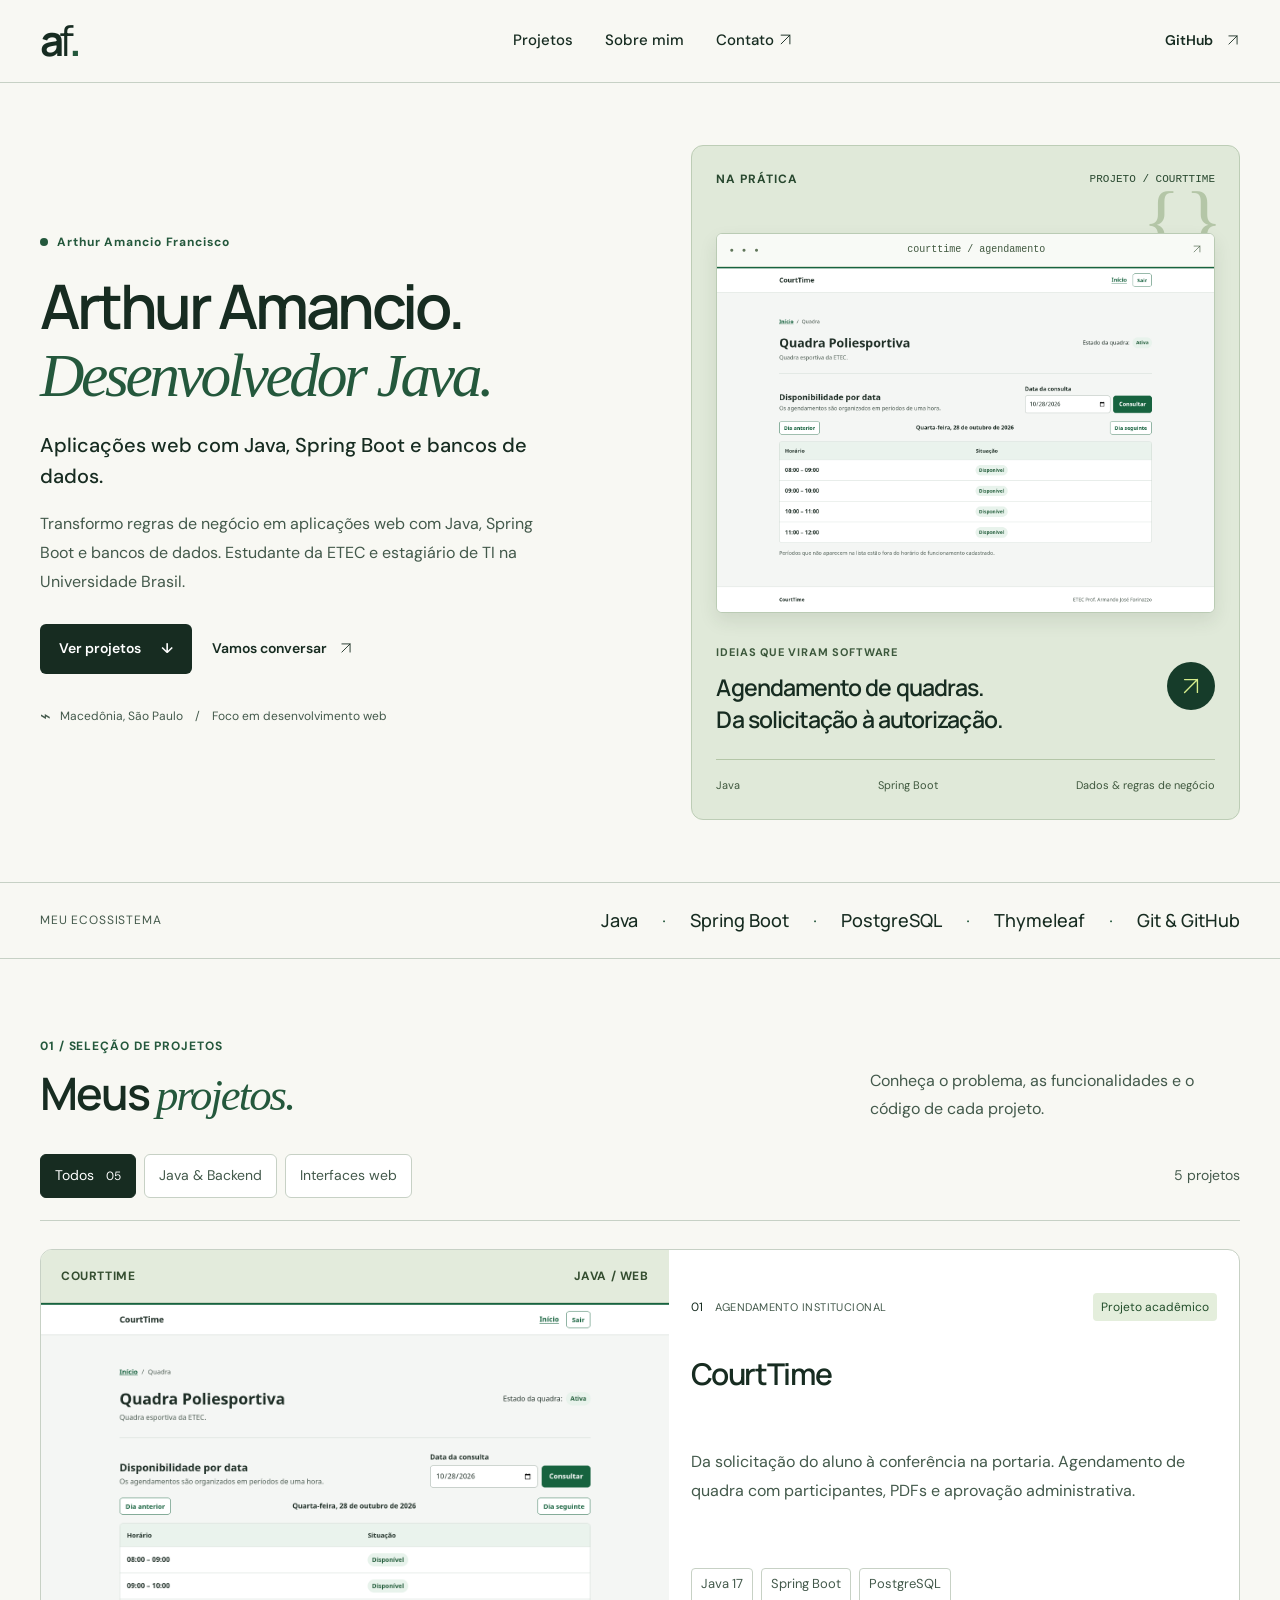
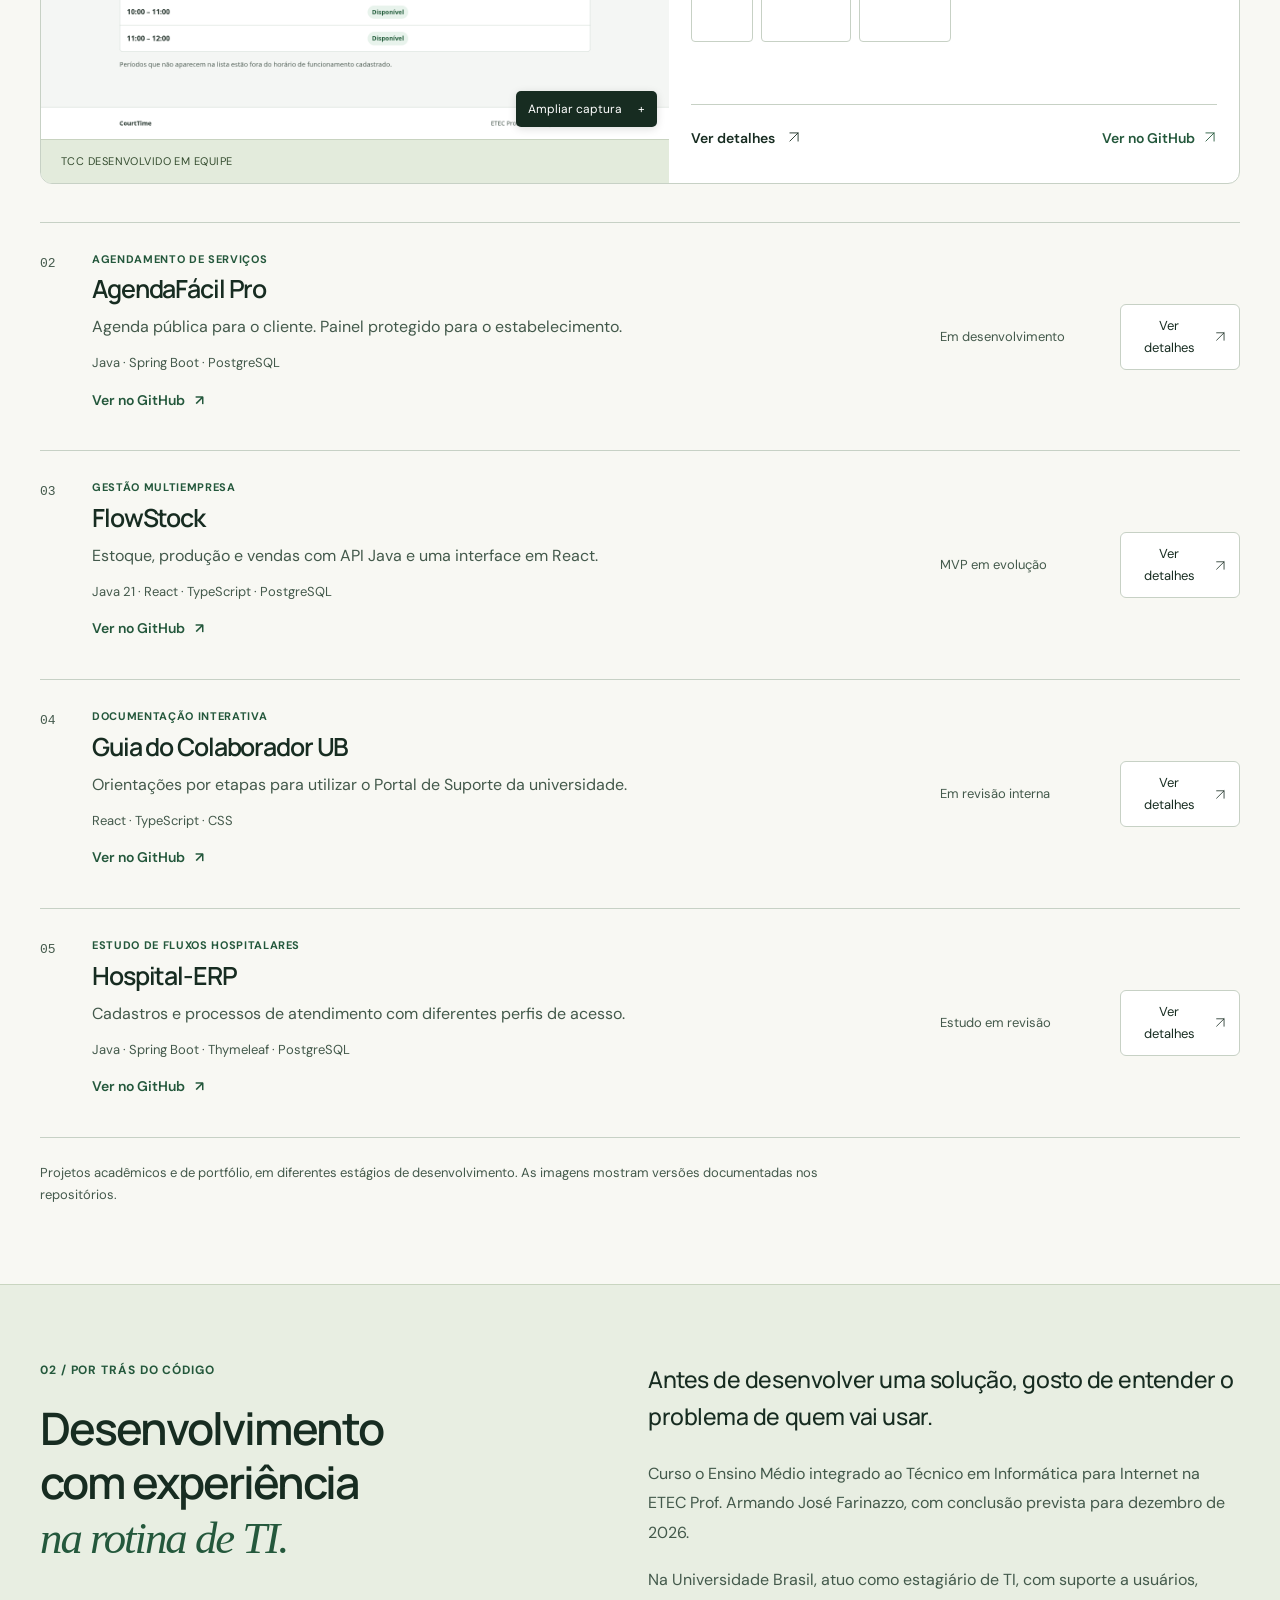
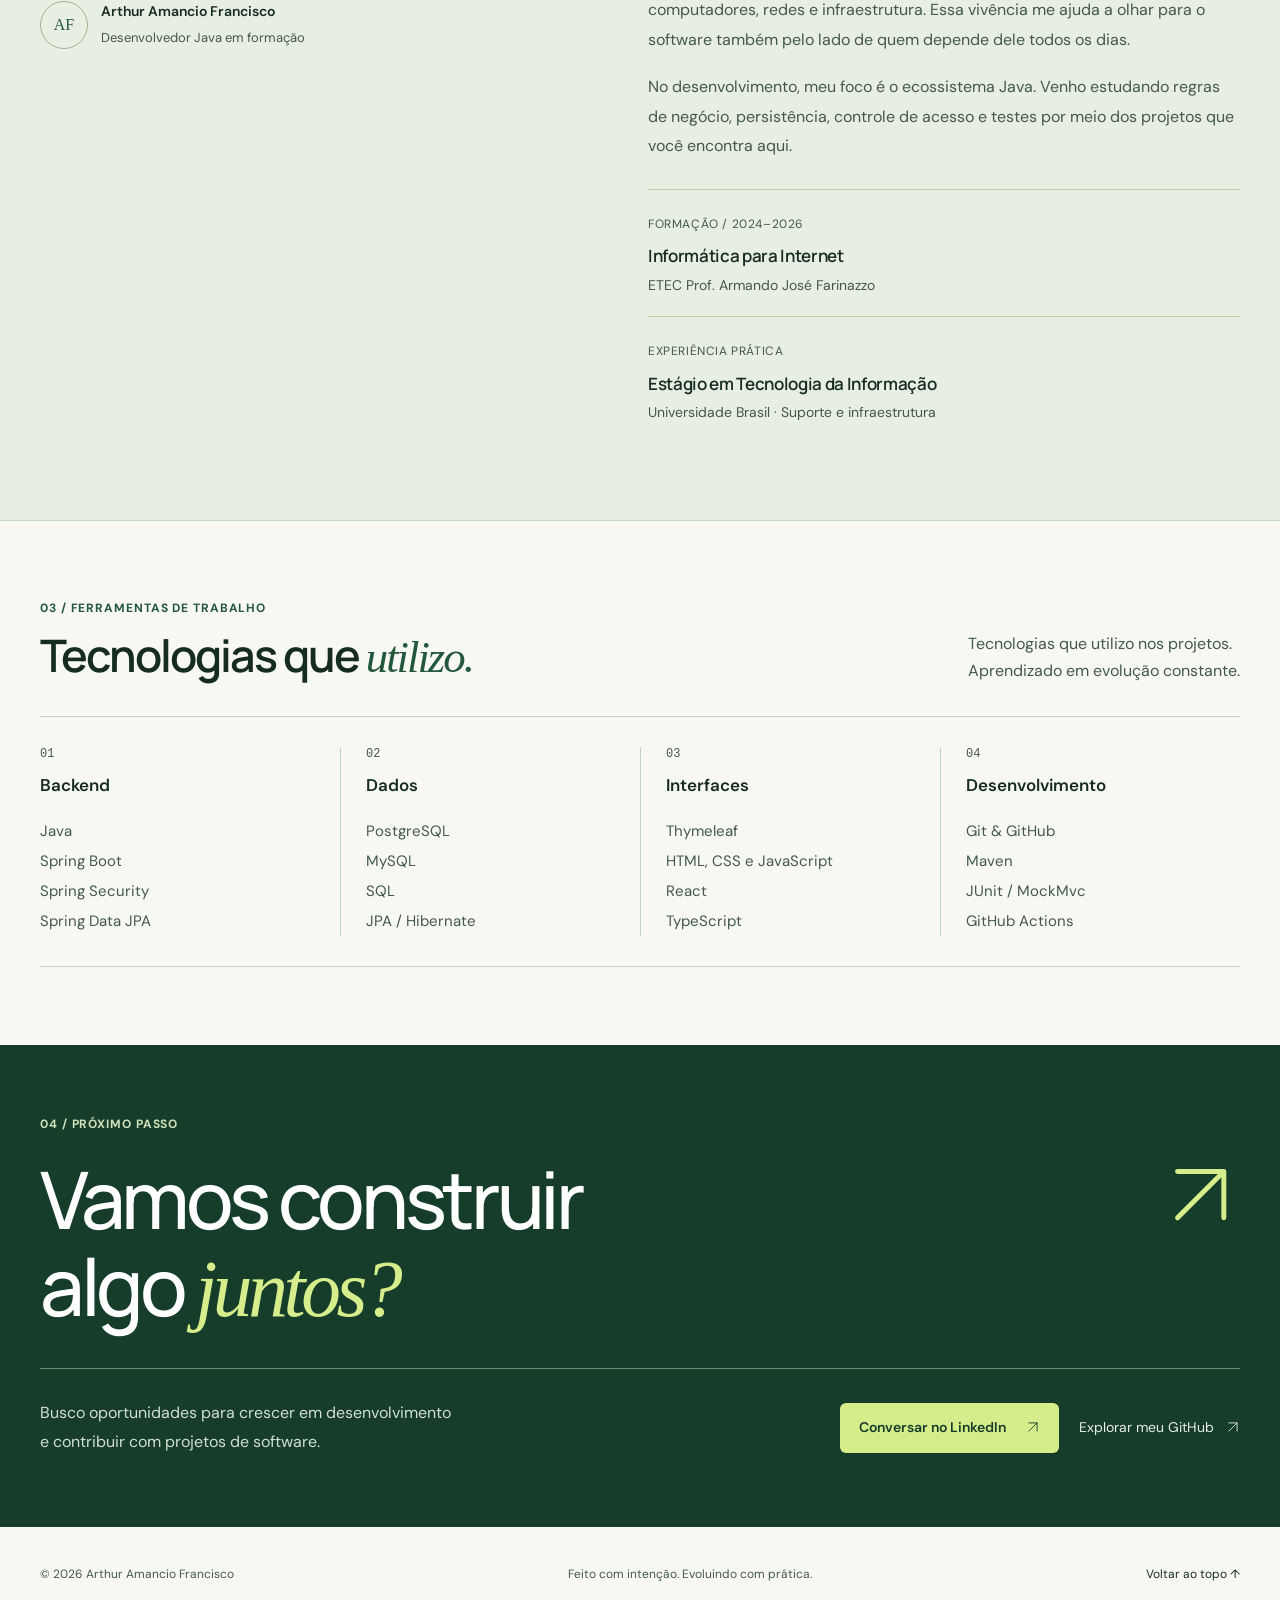
==== commit cc021f12: "fix: retirar projeto de terceiros do portfólio e corrigir apresentação" ====
--- a/index.html
+++ b/index.html
@@ -6,7 +6,7 @@
   <meta name="description" content="Arthur Amancio Francisco. Desenvolvedor Java em formação, com projetos em Spring Boot, PostgreSQL e interfaces web. Conheça meu trabalho.">
   <meta name="theme-color" content="#f6f5ef">
   <meta property="og:title" content="Arthur Amancio — Desenvolvimento de software">
-  <meta property="og:description" content="Do processo à aplicação. Conheça CourtTime, UpBox e meus projetos de desenvolvimento web.">
+  <meta property="og:description" content="Do processo à aplicação. Conheça CourtTime e meus projetos de desenvolvimento web.">
   <title>Arthur Amancio — Desenvolvimento de software</title>
   <link rel="icon" href="assets/favicon.svg" type="image/svg+xml">
   <link rel="stylesheet" href="style.css">
@@ -35,17 +35,17 @@
         <div class="hero-location"><span aria-hidden="true">⌁</span> Macedônia, São Paulo <span class="location-divider" aria-hidden="true">/</span> Foco em desenvolvimento web</div>
       </div>
       <div class="hero-visual" aria-label="Prévia real de um dos meus projetos">
-        <div class="visual-top"><span class="mini-label">NA PRÁTICA</span><span class="visual-number">PROJETO / UPBOX</span></div>
+        <div class="visual-top"><span class="mini-label">NA PRÁTICA</span><span class="visual-number">PROJETO / COURTTIME</span></div>
         <div class="code-mark" aria-hidden="true">{ }</div>
-        <div class="preview-window"><div class="window-bar"><span class="window-dots" aria-hidden="true">● ● ●</span><span>upbox / dashboard</span><span aria-hidden="true"><svg class="arrow" viewBox="0 0 24 24" aria-hidden="true"><path d="M5 19 19 5M5 5h14v14"/></svg></span></div><img src="assets/upbox.png" width="1366" height="768" alt="Dashboard real do UpBox com saldo de estoque e histórico de movimentações"></div>
-        <div class="visual-caption"><div><span class="mini-label">IDEIAS QUE VIRAM SOFTWARE</span><p>Gestão de estoque.<br>Do cadastro ao relatório.</p></div><a href="#projetos" class="circle-link" aria-label="Conhecer os projetos"><svg class="arrow" viewBox="0 0 24 24" aria-hidden="true"><path d="M5 19 19 5M5 5h14v14"/></svg></a></div>
+        <div class="preview-window"><div class="window-bar"><span class="window-dots" aria-hidden="true">● ● ●</span><span>courttime / agendamento</span><span aria-hidden="true"><svg class="arrow" viewBox="0 0 24 24" aria-hidden="true"><path d="M5 19 19 5M5 5h14v14"/></svg></span></div><img src="assets/courttime.png" width="1440" height="1000" alt="Consulta de horários da quadra no CourtTime, TCC desenvolvido em equipe"></div>
+        <div class="visual-caption"><div><span class="mini-label">IDEIAS QUE VIRAM SOFTWARE</span><p>Agendamento de quadras.<br>Da solicitação à autorização.</p></div><a href="#projetos" class="circle-link" aria-label="Conhecer os projetos"><svg class="arrow" viewBox="0 0 24 24" aria-hidden="true"><path d="M5 19 19 5M5 5h14v14"/></svg></a></div>
         <div class="visual-footer"><span>Java</span><span>Spring Boot</span><span>Dados & regras de negócio</span></div>
       </div>
     </section>
     <div class="stack-band" aria-label="Tecnologias principais"><div class="wrap"><span>MEU ECOSSISTEMA</span><p>Java <b aria-hidden="true">·</b> Spring Boot <b aria-hidden="true">·</b> PostgreSQL <b aria-hidden="true">·</b> Thymeleaf <b aria-hidden="true">·</b> Git & GitHub</p></div></div>
     <section id="projetos" class="wrap section projects" aria-labelledby="projects-title">
       <div class="section-heading"><div><p class="eyebrow">01 / SELEÇÃO DE PROJETOS</p><h2 id="projects-title">Meus <em>projetos.</em></h2></div><p>Conheça o problema, as funcionalidades e o código de cada projeto.</p></div>
-      <div class="filter-bar"><div class="filters" role="group" aria-label="Filtrar projetos"><button type="button" data-filter="all" aria-pressed="true">Todos <span>06</span></button><button type="button" data-filter="java" aria-pressed="false">Java & Backend</button><button type="button" data-filter="interface" aria-pressed="false">Interfaces web</button></div><p id="filter-status" class="result-count" aria-live="polite">6 projetos</p></div>
+      <div class="filter-bar"><div class="filters" role="group" aria-label="Filtrar projetos"><button type="button" data-filter="all" aria-pressed="true">Todos <span>05</span></button><button type="button" data-filter="java" aria-pressed="false">Java & Backend</button><button type="button" data-filter="interface" aria-pressed="false">Interfaces web</button></div><p id="filter-status" class="result-count" aria-live="polite">5 projetos</p></div>
       <div class="featured-grid">
         <article class="project-card" data-category="java" data-project="courttime">
           <div class="project-image court-image"><div class="image-topline"><span>COURTTIME</span><span>JAVA / WEB</span></div><button class="screenshot-button" type="button" data-image="courttime" aria-label="Ampliar captura do CourtTime"><img src="assets/courttime.png" width="1440" height="1000" alt="Consulta de horários da quadra no CourtTime" loading="lazy"><span class="zoom-hint">Ampliar captura <span aria-hidden="true">+</span></span></button><span class="image-label">TCC DESENVOLVIDO EM EQUIPE</span></div>
@@ -53,18 +53,12 @@
           <h3>CourtTime</h3><p class="project-description">Da solicitação do aluno à conferência na portaria. Agendamento de quadra com participantes, PDFs e aprovação administrativa.</p><ul class="tags" aria-label="Tecnologias do CourtTime"><li>Java 17</li><li>Spring Boot</li><li>PostgreSQL</li></ul>
           <div class="project-actions"><button class="text-link" type="button" data-details="courttime">Ver detalhes <span aria-hidden="true"><svg class="arrow" viewBox="0 0 24 24" aria-hidden="true"><path d="M5 19 19 5M5 5h14v14"/></svg></span></button><a class="repository-link" href="https://github.com/arthur-amancio/CourtTime" aria-label="Ver no GitHub: CourtTime">Ver no GitHub <span aria-hidden="true"><svg class="arrow" viewBox="0 0 24 24" aria-hidden="true"><path d="M5 19 19 5M5 5h14v14"/></svg></span></a></div>
         </article>
-        <article class="project-card" data-category="java" data-project="upbox">
-          <div class="project-image upbox-image"><div class="image-topline"><span>UPBOX</span><span>JAVA / GESTÃO</span></div><button class="screenshot-button" type="button" data-image="upbox" aria-label="Ampliar captura do UpBox"><img src="assets/upbox.png" width="1366" height="768" alt="Painel de estoque e movimentações do UpBox" loading="lazy"><span class="zoom-hint">Ampliar captura <span aria-hidden="true">+</span></span></button><span class="image-label">ESTOQUE, HISTÓRICO E RELATÓRIOS</span></div>
-          <div class="project-meta"><p>02 <span>GESTÃO DE ESTOQUE</span></p><span class="project-state">Projeto acadêmico</span></div>
-          <h3>UpBox</h3><p class="project-description">Uma rotina de estoque mais organizada. Produtos, entradas e saídas, auditoria e relatórios em uma aplicação web local.</p><ul class="tags" aria-label="Tecnologias do UpBox"><li>Java 17/21</li><li>Thymeleaf</li><li>MySQL</li></ul>
-          <div class="project-actions"><button class="text-link" type="button" data-details="upbox">Ver detalhes <span aria-hidden="true"><svg class="arrow" viewBox="0 0 24 24" aria-hidden="true"><path d="M5 19 19 5M5 5h14v14"/></svg></span></button><a class="repository-link" href="https://github.com/arthur-amancio/UpBox" aria-label="Ver no GitHub: UpBox">Ver no GitHub <span aria-hidden="true"><svg class="arrow" viewBox="0 0 24 24" aria-hidden="true"><path d="M5 19 19 5M5 5h14v14"/></svg></span></a></div>
-        </article>
       </div>
       <div class="project-list">
-        <article class="project-row" data-category="java" data-project="agenda"><span class="row-number">03</span><div class="row-main"><p class="eyebrow">AGENDAMENTO DE SERVIÇOS</p><h3>AgendaFácil Pro</h3><p>Agenda pública para o cliente. Painel protegido para o estabelecimento.</p><span class="row-tech">Java · Spring Boot · PostgreSQL</span><a class="row-repo" href="https://github.com/arthur-amancio/AgendaFacil">Ver no GitHub <span aria-hidden="true">↗</span></a></div><span class="row-status">Em desenvolvimento</span><button type="button" class="row-link" data-details="agenda" aria-label="Ver detalhes de AgendaFácil Pro"><span>Ver detalhes</span> <svg class="arrow" viewBox="0 0 24 24" aria-hidden="true"><path d="M5 19 19 5M5 5h14v14"/></svg></button></article>
-        <article class="project-row" data-category="java interface" data-project="flowstock"><span class="row-number">04</span><div class="row-main"><p class="eyebrow">GESTÃO MULTIEMPRESA</p><h3>FlowStock</h3><p>Estoque, produção e vendas com API Java e uma interface em React.</p><span class="row-tech">Java 21 · React · TypeScript · PostgreSQL</span><a class="row-repo" href="https://github.com/arthur-amancio/ControleEstoque">Ver no GitHub <span aria-hidden="true">↗</span></a></div><span class="row-status">MVP em evolução</span><button type="button" class="row-link" data-details="flowstock" aria-label="Ver detalhes de FlowStock"><span>Ver detalhes</span> <svg class="arrow" viewBox="0 0 24 24" aria-hidden="true"><path d="M5 19 19 5M5 5h14v14"/></svg></button></article>
-        <article class="project-row" data-category="interface" data-project="guia"><span class="row-number">05</span><div class="row-main"><p class="eyebrow">DOCUMENTAÇÃO INTERATIVA</p><h3>Guia do Colaborador UB</h3><p>Orientações por etapas para utilizar o Portal de Suporte da universidade.</p><span class="row-tech">React · TypeScript · CSS</span><a class="row-repo" href="https://github.com/arthur-amancio/Guia-Orienta-o-UB">Ver no GitHub <span aria-hidden="true">↗</span></a></div><span class="row-status">Em revisão interna</span><button type="button" class="row-link" data-details="guia" aria-label="Ver detalhes de Guia do Colaborador UB"><span>Ver detalhes</span> <svg class="arrow" viewBox="0 0 24 24" aria-hidden="true"><path d="M5 19 19 5M5 5h14v14"/></svg></button></article>
-        <article class="project-row" data-category="java" data-project="hospital"><span class="row-number">06</span><div class="row-main"><p class="eyebrow">ESTUDO DE FLUXOS HOSPITALARES</p><h3>Hospital-ERP</h3><p>Cadastros e processos de atendimento com diferentes perfis de acesso.</p><span class="row-tech">Java · Spring Boot · Thymeleaf · PostgreSQL</span><a class="row-repo" href="https://github.com/arthur-amancio/Hospital-ERP">Ver no GitHub <span aria-hidden="true">↗</span></a></div><span class="row-status">Estudo em revisão</span><button type="button" class="row-link" data-details="hospital" aria-label="Ver detalhes de Hospital-ERP"><span>Ver detalhes</span> <svg class="arrow" viewBox="0 0 24 24" aria-hidden="true"><path d="M5 19 19 5M5 5h14v14"/></svg></button></article>
+        <article class="project-row" data-category="java" data-project="agenda"><span class="row-number">02</span><div class="row-main"><p class="eyebrow">AGENDAMENTO DE SERVIÇOS</p><h3>AgendaFácil Pro</h3><p>Agenda pública para o cliente. Painel protegido para o estabelecimento.</p><span class="row-tech">Java · Spring Boot · PostgreSQL</span><a class="row-repo" href="https://github.com/arthur-amancio/AgendaFacil">Ver no GitHub <span aria-hidden="true">↗</span></a></div><span class="row-status">Em desenvolvimento</span><button type="button" class="row-link" data-details="agenda" aria-label="Ver detalhes de AgendaFácil Pro"><span>Ver detalhes</span> <svg class="arrow" viewBox="0 0 24 24" aria-hidden="true"><path d="M5 19 19 5M5 5h14v14"/></svg></button></article>
+        <article class="project-row" data-category="java interface" data-project="flowstock"><span class="row-number">03</span><div class="row-main"><p class="eyebrow">GESTÃO MULTIEMPRESA</p><h3>FlowStock</h3><p>Estoque, produção e vendas com API Java e uma interface em React.</p><span class="row-tech">Java 21 · React · TypeScript · PostgreSQL</span><a class="row-repo" href="https://github.com/arthur-amancio/ControleEstoque">Ver no GitHub <span aria-hidden="true">↗</span></a></div><span class="row-status">MVP em evolução</span><button type="button" class="row-link" data-details="flowstock" aria-label="Ver detalhes de FlowStock"><span>Ver detalhes</span> <svg class="arrow" viewBox="0 0 24 24" aria-hidden="true"><path d="M5 19 19 5M5 5h14v14"/></svg></button></article>
+        <article class="project-row" data-category="interface" data-project="guia"><span class="row-number">04</span><div class="row-main"><p class="eyebrow">DOCUMENTAÇÃO INTERATIVA</p><h3>Guia do Colaborador UB</h3><p>Orientações por etapas para utilizar o Portal de Suporte da universidade.</p><span class="row-tech">React · TypeScript · CSS</span><a class="row-repo" href="https://github.com/arthur-amancio/Guia-Orienta-o-UB">Ver no GitHub <span aria-hidden="true">↗</span></a></div><span class="row-status">Em revisão interna</span><button type="button" class="row-link" data-details="guia" aria-label="Ver detalhes de Guia do Colaborador UB"><span>Ver detalhes</span> <svg class="arrow" viewBox="0 0 24 24" aria-hidden="true"><path d="M5 19 19 5M5 5h14v14"/></svg></button></article>
+        <article class="project-row" data-category="java" data-project="hospital"><span class="row-number">05</span><div class="row-main"><p class="eyebrow">ESTUDO DE FLUXOS HOSPITALARES</p><h3>Hospital-ERP</h3><p>Cadastros e processos de atendimento com diferentes perfis de acesso.</p><span class="row-tech">Java · Spring Boot · Thymeleaf · PostgreSQL</span><a class="row-repo" href="https://github.com/arthur-amancio/Hospital-ERP">Ver no GitHub <span aria-hidden="true">↗</span></a></div><span class="row-status">Estudo em revisão</span><button type="button" class="row-link" data-details="hospital" aria-label="Ver detalhes de Hospital-ERP"><span>Ver detalhes</span> <svg class="arrow" viewBox="0 0 24 24" aria-hidden="true"><path d="M5 19 19 5M5 5h14v14"/></svg></button></article>
       </div>
       <p class="project-note">Projetos acadêmicos e de portfólio, em diferentes estágios de desenvolvimento. As imagens mostram versões documentadas nos repositórios.</p>
     </section>
--- a/style.css
+++ b/style.css
@@ -91,15 +91,12 @@
 .featured-grid { display: grid; grid-template-columns: 1fr 1fr; gap: 28px; }
 .project-card { min-width: 0; border: 1px solid var(--line); border-radius: 12px; overflow: hidden; padding-bottom: 22px; background: white; display: flex; flex-direction: column; }
 .project-image { background: #e3ebdc; }
-.upbox-image { background: #eee5d5; }
 .image-topline { display: flex; justify-content: space-between; gap: 12px; padding: 16px 20px; font-size: 12px; font-weight: 700; letter-spacing: .05em; color: #344d30; }
-.upbox-image .image-topline { color: #66512e; }
 .screenshot-button { display: block; position: relative; border: 0; border-block: 1px solid #c8d3c0; width: 100%; background: white; padding: 0; }
 .screenshot-button img { width: 100%; height: auto; aspect-ratio: 1.44; object-fit: contain; }
 .zoom-hint { position: absolute; right: 12px; bottom: 12px; display: flex; align-items: center; gap: 16px; background: var(--ink); color: white; padding: 8px 12px; border-radius: 5px; font-size: 12px; box-shadow: 0 2px 8px #0002; }
 .screenshot-button:hover .zoom-hint { background: var(--green); }
 .image-label { display: block; padding: 12px 20px; font-size: 11px; letter-spacing: .04em; color: #354d30; }
-.upbox-image .image-label { color: #66512e; }
 .project-meta { display: flex; justify-content: space-between; flex-wrap: wrap; align-items: center; margin: 22px 22px 0; gap: 10px; }
 .project-meta > p { font-size: 12px; }
 .project-meta > p > span { margin-left: 9px; letter-spacing: .04em; color: var(--muted); font-size: 11px; }
@@ -268,3 +265,14 @@
   .row-status { grid-column: 2; grid-row: auto; }
   .row-link { grid-column: 2; grid-row: auto; justify-self: start; }
 }
+
+/* O destaque principal ocupa a largura disponível após a curadoria dos projetos. */
+.featured-grid { grid-template-columns: minmax(0, 1fr); }
+.project-card[data-project="courttime"] { display: grid; grid-template-columns: minmax(0, 1.1fr) minmax(0, 1fr); padding-bottom: 0; }
+.project-card[data-project="courttime"] > .project-image { grid-column: 1; grid-row: 1 / span 5; }
+.project-card[data-project="courttime"] > :not(.project-image) { grid-column: 2; }
+.project-card[data-project="courttime"] > .project-actions { margin-bottom: 22px; }
+@media (max-width: 780px) {
+  .project-card[data-project="courttime"] { display: flex; padding-bottom: 22px; }
+  .project-card[data-project="courttime"] > .project-actions { margin-bottom: 0; }
+}
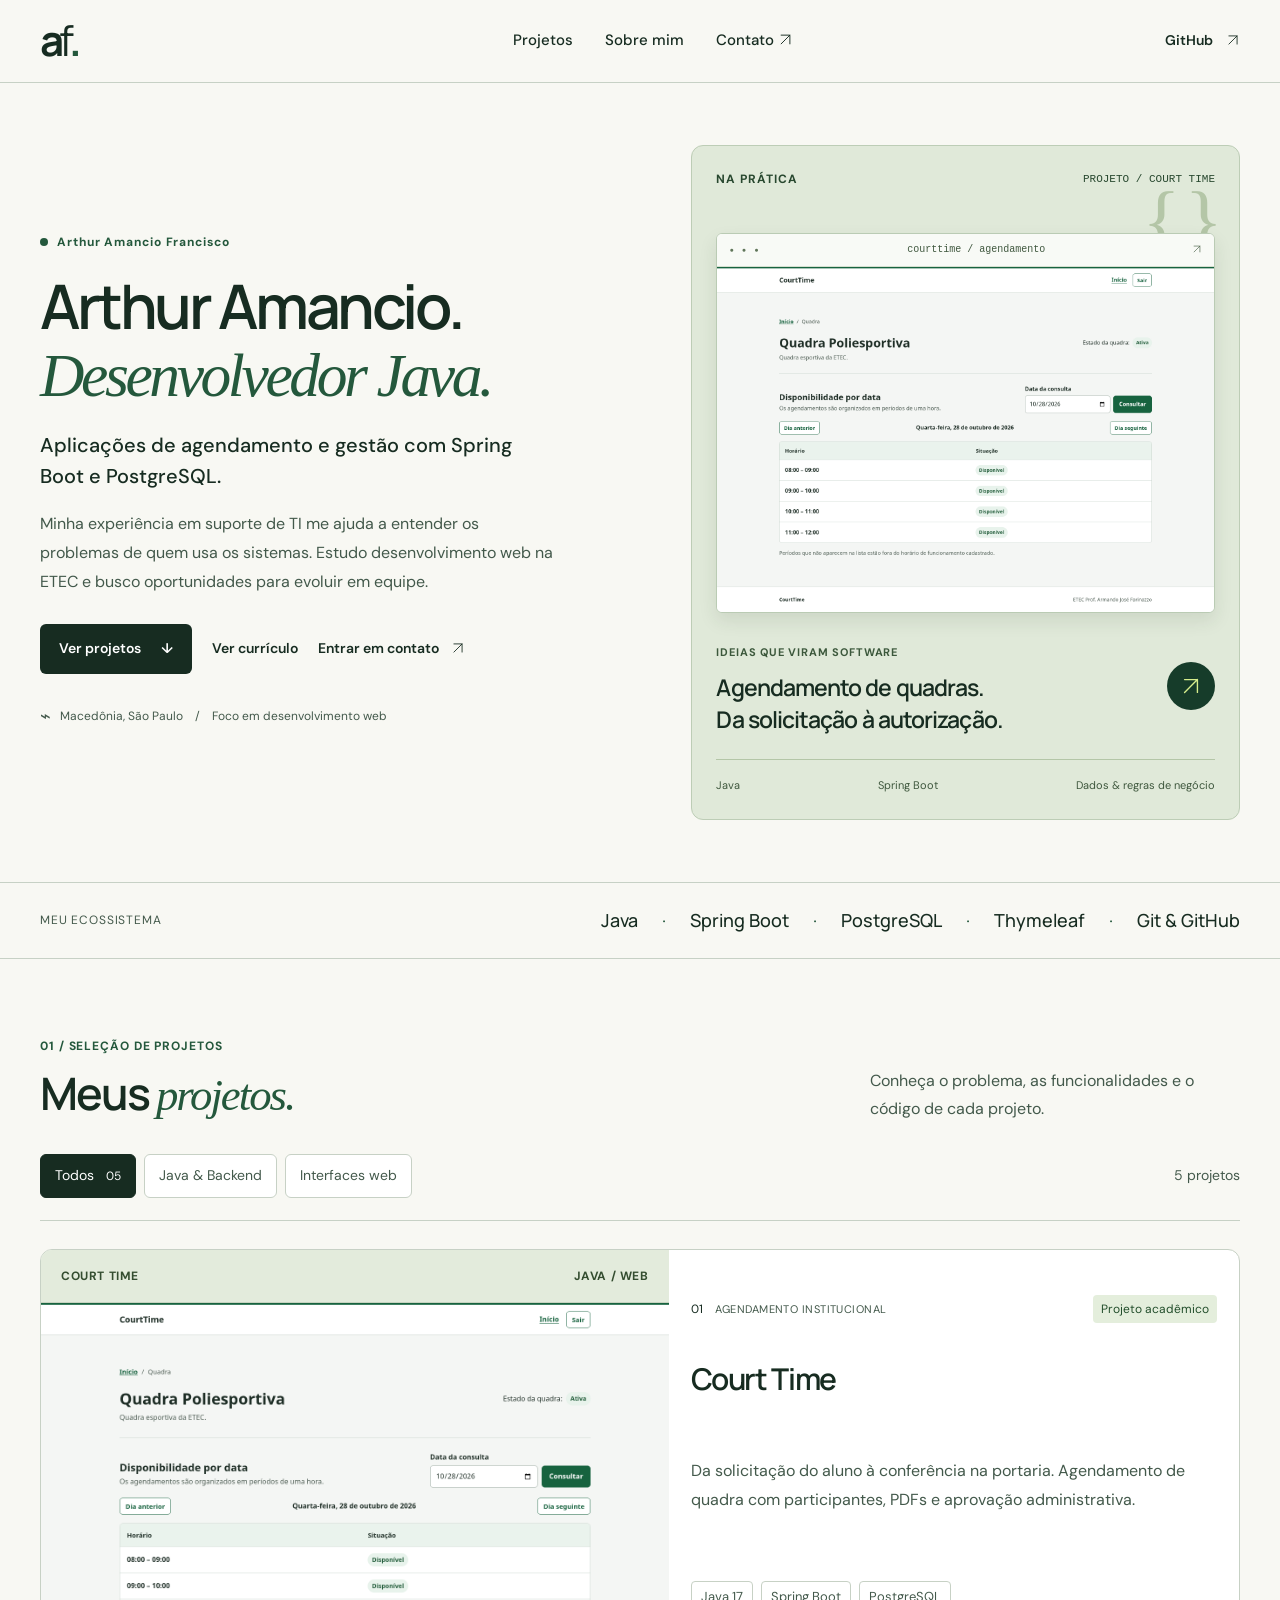
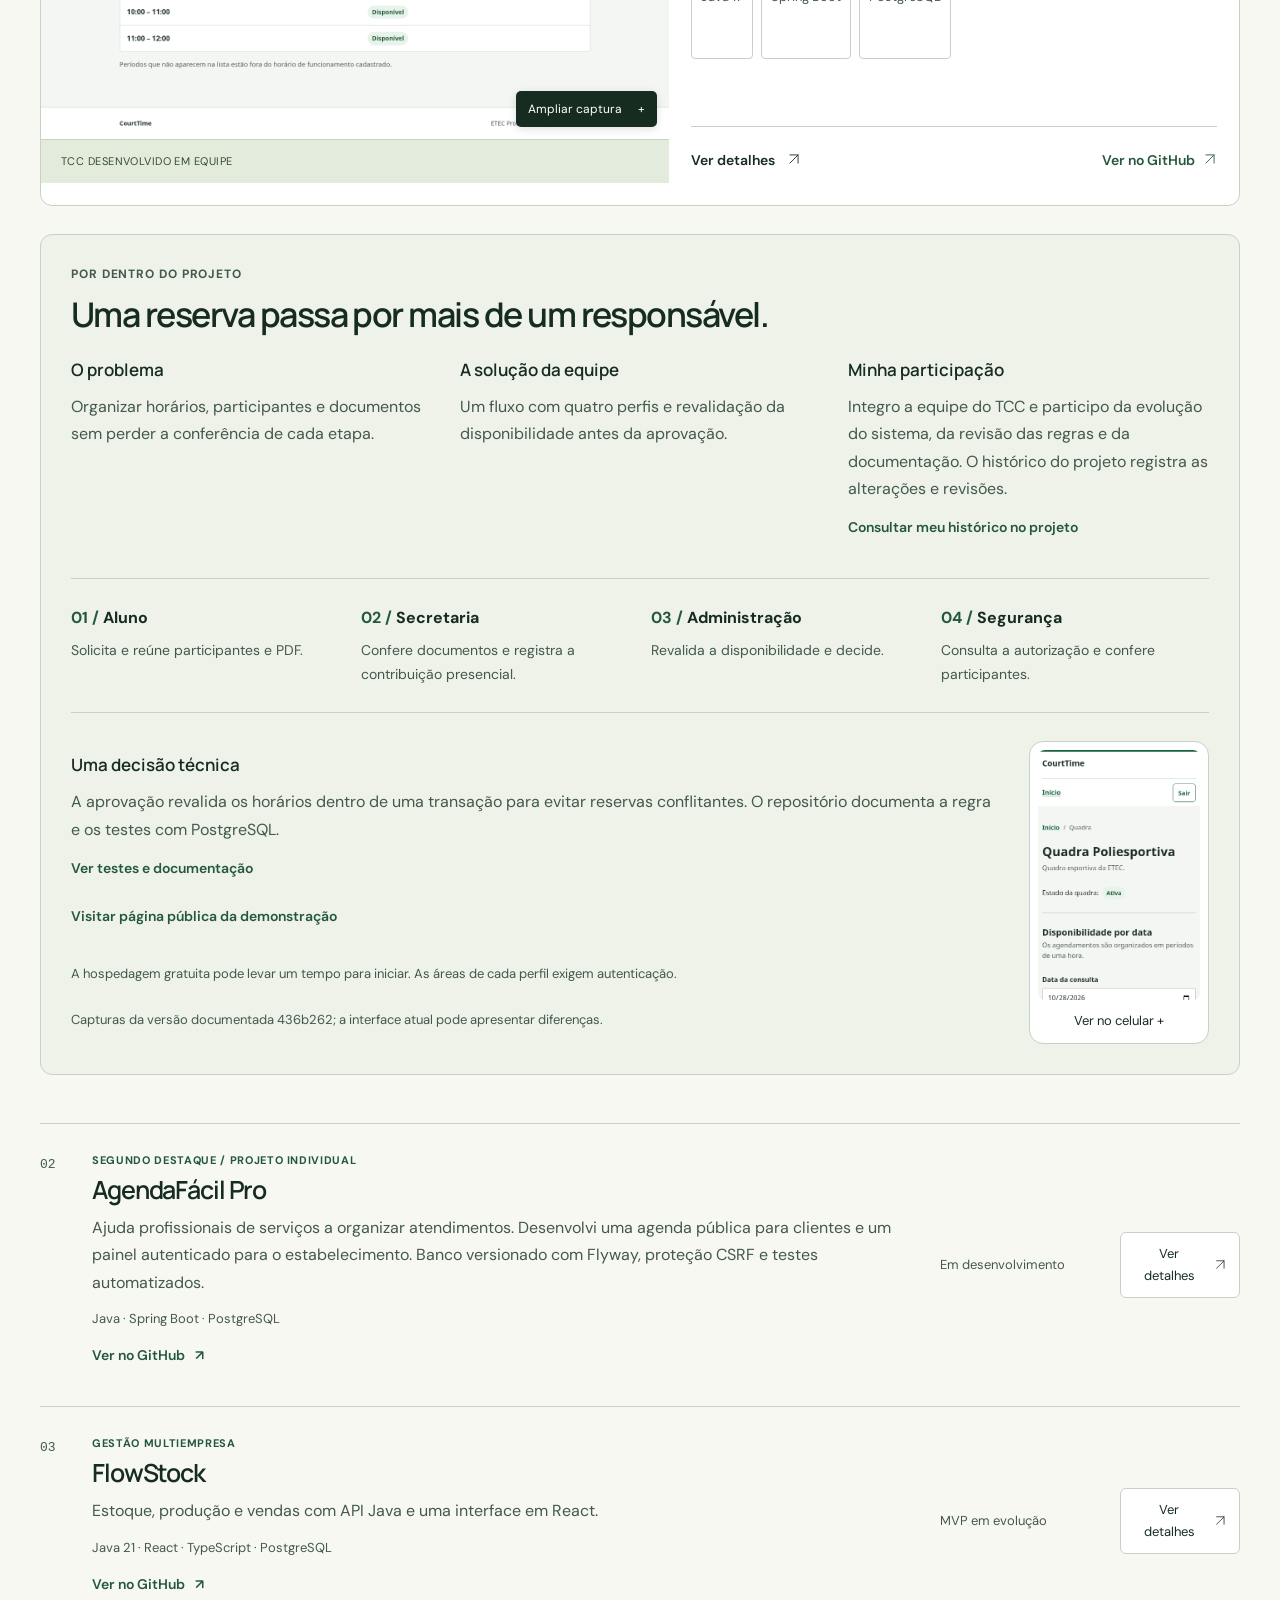
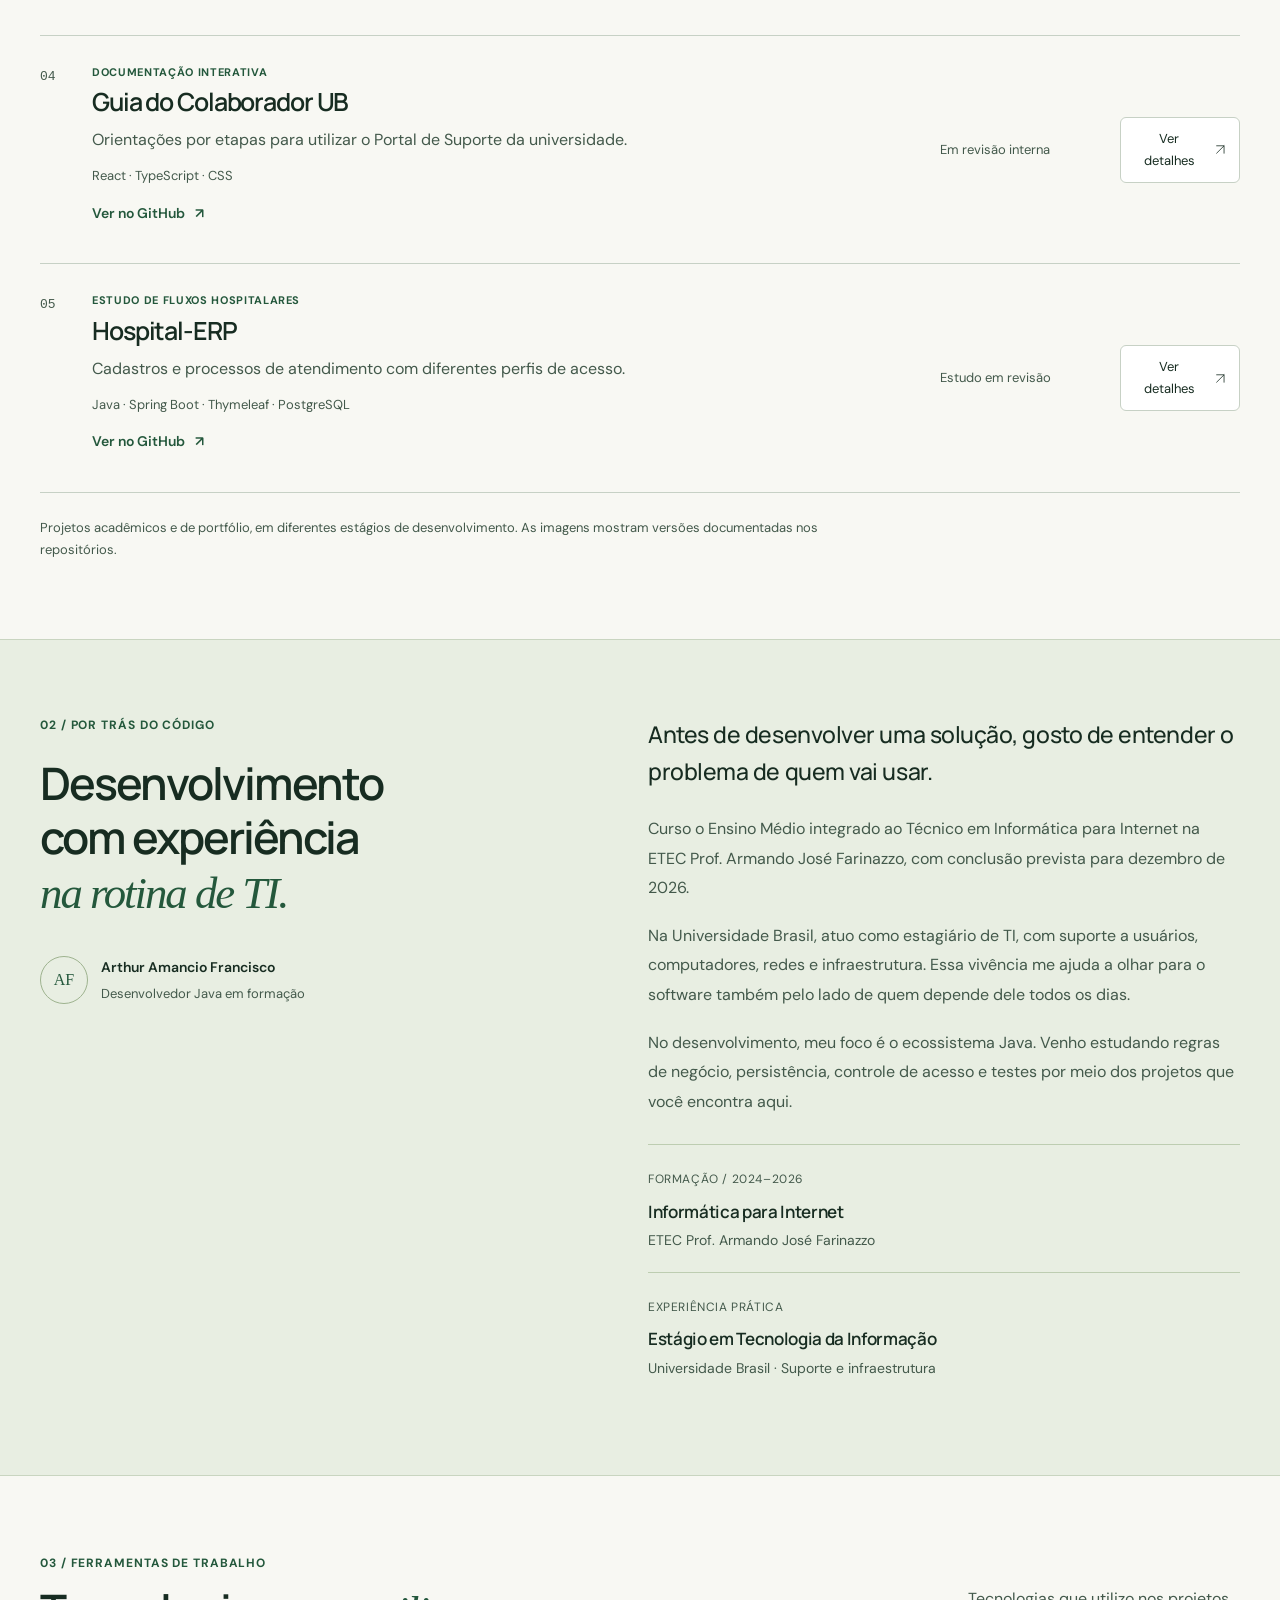
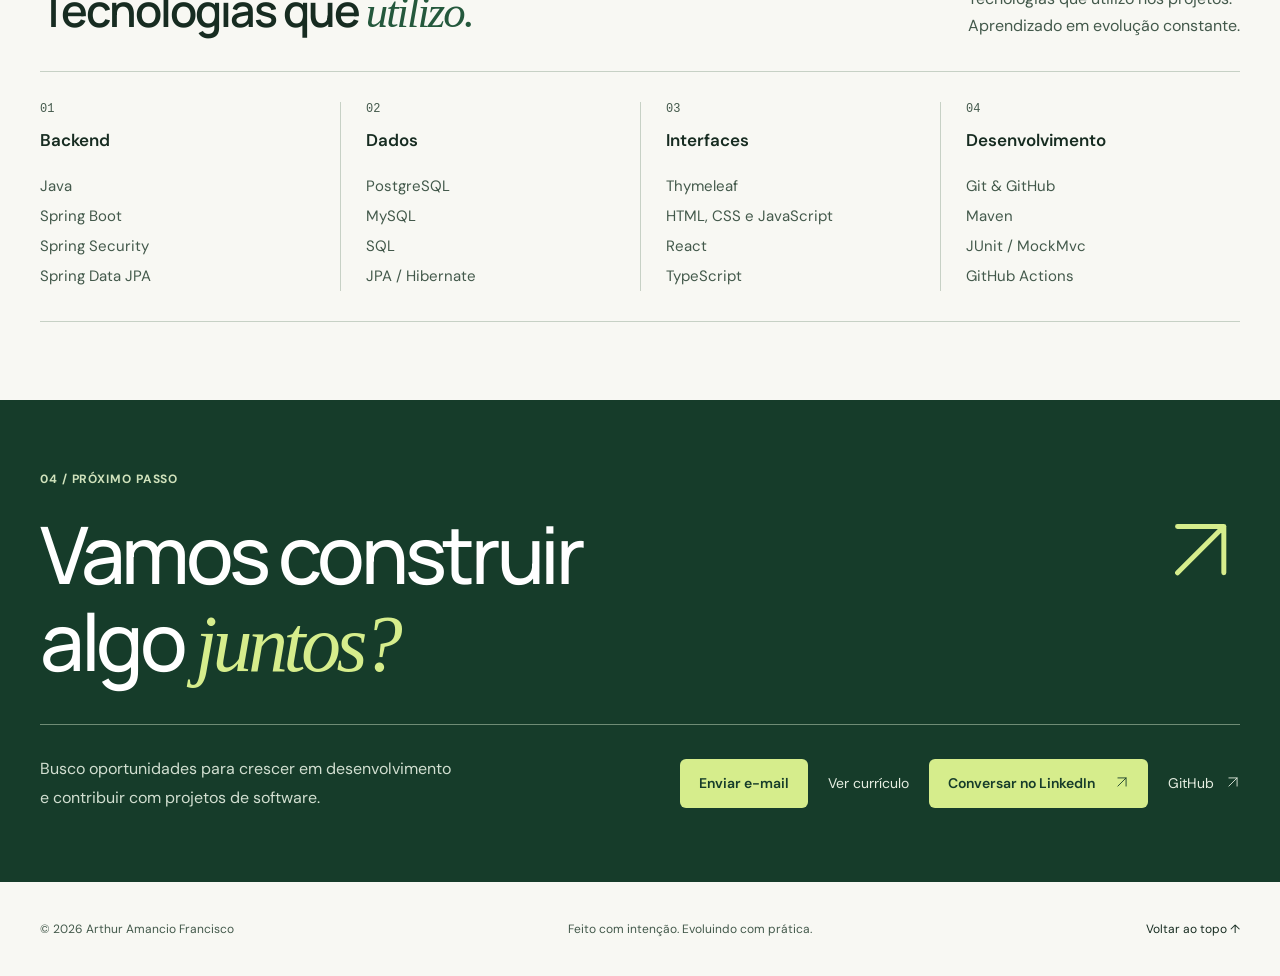
==== commit bd433115: "feat: aprimorar apresentação, currículo público e estudos dos projetos" ====
--- a/index.html
+++ b/index.html
@@ -6,11 +6,24 @@
   <meta name="description" content="Arthur Amancio Francisco. Desenvolvedor Java em formação, com projetos em Spring Boot, PostgreSQL e interfaces web. Conheça meu trabalho.">
   <meta name="theme-color" content="#f6f5ef">
   <meta property="og:title" content="Arthur Amancio — Desenvolvimento de software">
-  <meta property="og:description" content="Do processo à aplicação. Conheça CourtTime e meus projetos de desenvolvimento web.">
+  <meta property="og:description" content="Do processo à aplicação. Conheça Court Time e meus projetos de desenvolvimento web.">
+  <link rel="canonical" href="https://arthur-amancio-portfolio.onrender.com/">
+  <meta property="og:type" content="website">
+  <meta property="og:locale" content="pt_BR">
+  <meta property="og:url" content="https://arthur-amancio-portfolio.onrender.com/">
+  <meta property="og:image" content="https://arthur-amancio-portfolio.onrender.com/assets/social-card.png">
+  <meta property="og:image:width" content="1200">
+  <meta property="og:image:height" content="630">
+  <meta property="og:image:alt" content="Arthur Amancio — Desenvolvimento Java, Spring Boot e PostgreSQL">
+  <meta name="twitter:card" content="summary_large_image">
+  <meta name="twitter:image" content="https://arthur-amancio-portfolio.onrender.com/assets/social-card.png">
+  <link rel="preconnect" href="https://fonts.googleapis.com">
+  <link rel="preconnect" href="https://fonts.gstatic.com" crossorigin>
+  <link href="https://fonts.googleapis.com/css2?family=DM+Sans:wght@400;500;600;700&family=Manrope:wght@400;500;600;700;800&display=swap" rel="stylesheet">
   <title>Arthur Amancio — Desenvolvimento de software</title>
   <link rel="icon" href="assets/favicon.svg" type="image/svg+xml">
-  <link rel="stylesheet" href="style.css">
-  <script src="script.js" defer></script>
+  <link rel="stylesheet" href="style.css?v=0f7f4f62eef8">
+  <script src="script.js?v=a620d1ad4643" defer></script>
 </head>
 <body>
   <a href="#conteudo" class="skip-link">Pular para o conteúdo</a>
@@ -29,15 +42,15 @@
       <div class="hero-copy">
         <p class="eyebrow"><span class="status-dot" aria-hidden="true"></span> Arthur Amancio Francisco</p>
         <h1 id="hero-title">Arthur Amancio.<br><em>Desenvolvedor Java.</em></h1>
-        <p class="hero-subtitle">Aplicações web com Java, Spring Boot e bancos de dados.</p>
-        <p class="hero-description">Transformo regras de negócio em aplicações web com Java, Spring Boot e bancos de dados. Estudante da ETEC e estagiário de TI na Universidade Brasil.</p>
-        <div class="actions"><a class="button button-dark" href="#projetos">Ver projetos <span aria-hidden="true">↓</span></a><a class="text-link" href="https://www.linkedin.com/in/arthur-amancio-francisco/">Vamos conversar <span aria-hidden="true"><svg class="arrow" viewBox="0 0 24 24" aria-hidden="true"><path d="M5 19 19 5M5 5h14v14"/></svg></span></a></div>
+        <p class="hero-subtitle">Aplicações de agendamento e gestão com Spring Boot e PostgreSQL.</p>
+        <p class="hero-description">Minha experiência em suporte de TI me ajuda a entender os problemas de quem usa os sistemas. Estudo desenvolvimento web na ETEC e busco oportunidades para evoluir em equipe.</p>
+        <div class="actions"><a class="button button-dark" href="#projetos">Ver projetos <span aria-hidden="true">↓</span></a><a class="text-link" href="assets/curriculo.html">Ver currículo</a><a class="text-link" href="#contato">Entrar em contato <span aria-hidden="true"><svg class="arrow" viewBox="0 0 24 24" aria-hidden="true"><path d="M5 19 19 5M5 5h14v14"/></svg></span></a></div>
         <div class="hero-location"><span aria-hidden="true">⌁</span> Macedônia, São Paulo <span class="location-divider" aria-hidden="true">/</span> Foco em desenvolvimento web</div>
       </div>
       <div class="hero-visual" aria-label="Prévia real de um dos meus projetos">
-        <div class="visual-top"><span class="mini-label">NA PRÁTICA</span><span class="visual-number">PROJETO / COURTTIME</span></div>
+        <div class="visual-top"><span class="mini-label">NA PRÁTICA</span><span class="visual-number">PROJETO / COURT TIME</span></div>
         <div class="code-mark" aria-hidden="true">{ }</div>
-        <div class="preview-window"><div class="window-bar"><span class="window-dots" aria-hidden="true">● ● ●</span><span>courttime / agendamento</span><span aria-hidden="true"><svg class="arrow" viewBox="0 0 24 24" aria-hidden="true"><path d="M5 19 19 5M5 5h14v14"/></svg></span></div><img src="assets/courttime.png" width="1440" height="1000" alt="Consulta de horários da quadra no CourtTime, TCC desenvolvido em equipe"></div>
+        <div class="preview-window"><div class="window-bar"><span class="window-dots" aria-hidden="true">● ● ●</span><span>courttime / agendamento</span><span aria-hidden="true"><svg class="arrow" viewBox="0 0 24 24" aria-hidden="true"><path d="M5 19 19 5M5 5h14v14"/></svg></span></div><img src="assets/courttime.png" width="1440" height="1000" alt="Consulta de horários da quadra no Court Time, TCC desenvolvido em equipe"></div>
         <div class="visual-caption"><div><span class="mini-label">IDEIAS QUE VIRAM SOFTWARE</span><p>Agendamento de quadras.<br>Da solicitação à autorização.</p></div><a href="#projetos" class="circle-link" aria-label="Conhecer os projetos"><svg class="arrow" viewBox="0 0 24 24" aria-hidden="true"><path d="M5 19 19 5M5 5h14v14"/></svg></a></div>
         <div class="visual-footer"><span>Java</span><span>Spring Boot</span><span>Dados & regras de negócio</span></div>
       </div>
@@ -48,29 +61,31 @@
       <div class="filter-bar"><div class="filters" role="group" aria-label="Filtrar projetos"><button type="button" data-filter="all" aria-pressed="true">Todos <span>05</span></button><button type="button" data-filter="java" aria-pressed="false">Java & Backend</button><button type="button" data-filter="interface" aria-pressed="false">Interfaces web</button></div><p id="filter-status" class="result-count" aria-live="polite">5 projetos</p></div>
       <div class="featured-grid">
         <article class="project-card" data-category="java" data-project="courttime">
-          <div class="project-image court-image"><div class="image-topline"><span>COURTTIME</span><span>JAVA / WEB</span></div><button class="screenshot-button" type="button" data-image="courttime" aria-label="Ampliar captura do CourtTime"><img src="assets/courttime.png" width="1440" height="1000" alt="Consulta de horários da quadra no CourtTime" loading="lazy"><span class="zoom-hint">Ampliar captura <span aria-hidden="true">+</span></span></button><span class="image-label">TCC DESENVOLVIDO EM EQUIPE</span></div>
+          <div class="project-image court-image"><div class="image-topline"><span>COURT TIME</span><span>JAVA / WEB</span></div><button class="screenshot-button" type="button" data-image="courttime" aria-label="Ampliar captura do Court Time"><img src="assets/courttime.png" width="1440" height="1000" alt="Consulta de horários da quadra no Court Time" loading="lazy"><span class="zoom-hint">Ampliar captura <span aria-hidden="true">+</span></span></button><span class="image-label">TCC DESENVOLVIDO EM EQUIPE</span></div>
           <div class="project-meta"><p>01 <span>AGENDAMENTO INSTITUCIONAL</span></p><span class="project-state">Projeto acadêmico</span></div>
-          <h3>CourtTime</h3><p class="project-description">Da solicitação do aluno à conferência na portaria. Agendamento de quadra com participantes, PDFs e aprovação administrativa.</p><ul class="tags" aria-label="Tecnologias do CourtTime"><li>Java 17</li><li>Spring Boot</li><li>PostgreSQL</li></ul>
-          <div class="project-actions"><button class="text-link" type="button" data-details="courttime">Ver detalhes <span aria-hidden="true"><svg class="arrow" viewBox="0 0 24 24" aria-hidden="true"><path d="M5 19 19 5M5 5h14v14"/></svg></span></button><a class="repository-link" href="https://github.com/arthur-amancio/CourtTime" aria-label="Ver no GitHub: CourtTime">Ver no GitHub <span aria-hidden="true"><svg class="arrow" viewBox="0 0 24 24" aria-hidden="true"><path d="M5 19 19 5M5 5h14v14"/></svg></span></a></div>
+          <h3>Court Time</h3><p class="project-description">Da solicitação do aluno à conferência na portaria. Agendamento de quadra com participantes, PDFs e aprovação administrativa.</p><ul class="tags" aria-label="Tecnologias do Court Time"><li>Java 17</li><li>Spring Boot</li><li>PostgreSQL</li></ul>
+          <div class="project-actions"><button class="text-link" type="button" data-details="courttime">Ver detalhes <span aria-hidden="true"><svg class="arrow" viewBox="0 0 24 24" aria-hidden="true"><path d="M5 19 19 5M5 5h14v14"/></svg></span></button><a class="repository-link" href="https://github.com/arthur-amancio/CourtTime" aria-label="Ver no GitHub: Court Time">Ver no GitHub <span aria-hidden="true"><svg class="arrow" viewBox="0 0 24 24" aria-hidden="true"><path d="M5 19 19 5M5 5h14v14"/></svg></span></a></div>
         </article>
       </div>
+<section class="case-study" aria-labelledby="case-title"><p class="eyebrow">POR DENTRO DO PROJETO</p><h3 id="case-title">Uma reserva passa por mais de um responsável.</h3><div class="case-grid"><div><h4>O problema</h4><p>Organizar horários, participantes e documentos sem perder a conferência de cada etapa.</p></div><div><h4>A solução da equipe</h4><p>Um fluxo com quatro perfis e revalidação da disponibilidade antes da aprovação.</p></div><div><h4>Minha participação</h4><p>Integro a equipe do TCC e participo da evolução do sistema, da revisão das regras e da documentação. O histórico do projeto registra as alterações e revisões.</p><a class="row-repo" href="https://github.com/arthur-amancio/CourtTime/commits?author=arthur-amancio">Consultar meu histórico no projeto</a></div></div><ol class="process-list"><li><strong>Aluno</strong><span>Solicita e reúne participantes e PDF.</span></li><li><strong>Secretaria</strong><span>Confere documentos e registra a contribuição presencial.</span></li><li><strong>Administração</strong><span>Revalida a disponibilidade e decide.</span></li><li><strong>Segurança</strong><span>Consulta a autorização e confere participantes.</span></li></ol><div class="case-evidence"><div><h4>Uma decisão técnica</h4><p>A aprovação revalida os horários dentro de uma transação para evitar reservas conflitantes. O repositório documenta a regra e os testes com PostgreSQL.</p><a class="row-repo" href="https://github.com/arthur-amancio/CourtTime#testes-e-build">Ver testes e documentação</a><br><a class="row-repo" href="https://courttime-demo-k7g9.onrender.com/">Visitar página pública da demonstração</a><p class="project-note">A hospedagem gratuita pode levar um tempo para iniciar. As áreas de cada perfil exigem autenticação.</p><p class="project-note">Capturas da versão documentada 436b262; a interface atual pode apresentar diferenças.</p></div><button class="mobile-capture" type="button" data-image="court-mobile" aria-label="Ampliar captura do Court Time no celular"><img src="assets/courttime-mobile.png" alt="Consulta da quadra em uma tela de 390 pixels na versão documentada" width="390" height="1282" loading="lazy"><span>Ver no celular +</span></button></div></section>
       <div class="project-list">
-        <article class="project-row" data-category="java" data-project="agenda"><span class="row-number">02</span><div class="row-main"><p class="eyebrow">AGENDAMENTO DE SERVIÇOS</p><h3>AgendaFácil Pro</h3><p>Agenda pública para o cliente. Painel protegido para o estabelecimento.</p><span class="row-tech">Java · Spring Boot · PostgreSQL</span><a class="row-repo" href="https://github.com/arthur-amancio/AgendaFacil">Ver no GitHub <span aria-hidden="true">↗</span></a></div><span class="row-status">Em desenvolvimento</span><button type="button" class="row-link" data-details="agenda" aria-label="Ver detalhes de AgendaFácil Pro"><span>Ver detalhes</span> <svg class="arrow" viewBox="0 0 24 24" aria-hidden="true"><path d="M5 19 19 5M5 5h14v14"/></svg></button></article>
+        <article class="project-row" data-category="java" data-project="agenda"><span class="row-number">02</span><div class="row-main"><p class="eyebrow">SEGUNDO DESTAQUE / PROJETO INDIVIDUAL</p><h3>AgendaFácil Pro</h3><p>Ajuda profissionais de serviços a organizar atendimentos. Desenvolvi uma agenda pública para clientes e um painel autenticado para o estabelecimento. Banco versionado com Flyway, proteção CSRF e testes automatizados.</p><span class="row-tech">Java · Spring Boot · PostgreSQL</span><a class="row-repo" href="https://github.com/arthur-amancio/AgendaFacil">Ver no GitHub <span aria-hidden="true">↗</span></a></div><span class="row-status">Em desenvolvimento</span><button type="button" class="row-link" data-details="agenda" aria-label="Ver detalhes de AgendaFácil Pro"><span>Ver detalhes</span> <svg class="arrow" viewBox="0 0 24 24" aria-hidden="true"><path d="M5 19 19 5M5 5h14v14"/></svg></button></article>
         <article class="project-row" data-category="java interface" data-project="flowstock"><span class="row-number">03</span><div class="row-main"><p class="eyebrow">GESTÃO MULTIEMPRESA</p><h3>FlowStock</h3><p>Estoque, produção e vendas com API Java e uma interface em React.</p><span class="row-tech">Java 21 · React · TypeScript · PostgreSQL</span><a class="row-repo" href="https://github.com/arthur-amancio/ControleEstoque">Ver no GitHub <span aria-hidden="true">↗</span></a></div><span class="row-status">MVP em evolução</span><button type="button" class="row-link" data-details="flowstock" aria-label="Ver detalhes de FlowStock"><span>Ver detalhes</span> <svg class="arrow" viewBox="0 0 24 24" aria-hidden="true"><path d="M5 19 19 5M5 5h14v14"/></svg></button></article>
         <article class="project-row" data-category="interface" data-project="guia"><span class="row-number">04</span><div class="row-main"><p class="eyebrow">DOCUMENTAÇÃO INTERATIVA</p><h3>Guia do Colaborador UB</h3><p>Orientações por etapas para utilizar o Portal de Suporte da universidade.</p><span class="row-tech">React · TypeScript · CSS</span><a class="row-repo" href="https://github.com/arthur-amancio/Guia-Orienta-o-UB">Ver no GitHub <span aria-hidden="true">↗</span></a></div><span class="row-status">Em revisão interna</span><button type="button" class="row-link" data-details="guia" aria-label="Ver detalhes de Guia do Colaborador UB"><span>Ver detalhes</span> <svg class="arrow" viewBox="0 0 24 24" aria-hidden="true"><path d="M5 19 19 5M5 5h14v14"/></svg></button></article>
         <article class="project-row" data-category="java" data-project="hospital"><span class="row-number">05</span><div class="row-main"><p class="eyebrow">ESTUDO DE FLUXOS HOSPITALARES</p><h3>Hospital-ERP</h3><p>Cadastros e processos de atendimento com diferentes perfis de acesso.</p><span class="row-tech">Java · Spring Boot · Thymeleaf · PostgreSQL</span><a class="row-repo" href="https://github.com/arthur-amancio/Hospital-ERP">Ver no GitHub <span aria-hidden="true">↗</span></a></div><span class="row-status">Estudo em revisão</span><button type="button" class="row-link" data-details="hospital" aria-label="Ver detalhes de Hospital-ERP"><span>Ver detalhes</span> <svg class="arrow" viewBox="0 0 24 24" aria-hidden="true"><path d="M5 19 19 5M5 5h14v14"/></svg></button></article>
       </div>
-      <p class="project-note">Projetos acadêmicos e de portfólio, em diferentes estágios de desenvolvimento. As imagens mostram versões documentadas nos repositórios.</p>
+      <noscript><style>.filters,[data-details],[data-image] .zoom-hint{display:none}.screenshot-button{pointer-events:none}</style><p>Os projetos e seus repositórios estão disponíveis abaixo. Ative JavaScript para usar filtros e ampliar capturas.</p></noscript><p class="project-note">Projetos acadêmicos e de portfólio, em diferentes estágios de desenvolvimento. As imagens mostram versões documentadas nos repositórios.</p>
     </section>
     <section id="sobre" class="about-section" aria-labelledby="about-title"><div class="wrap about-grid">
       <div class="about-intro"><p class="eyebrow">02 / POR TRÁS DO CÓDIGO</p><h2 id="about-title">Desenvolvimento<br>com experiência<br><em>na rotina de TI.</em></h2><div class="about-signature"><span class="signature-mark" aria-hidden="true">AF</span><div><strong>Arthur Amancio Francisco</strong><span>Desenvolvedor Java em formação</span></div></div></div>
       <div class="about-content"><p class="about-lead">Antes de desenvolver uma solução, gosto de entender o problema de quem vai usar.</p><p>Curso o Ensino Médio integrado ao Técnico em Informática para Internet na ETEC Prof. Armando José Farinazzo, com conclusão prevista para dezembro de 2026.</p><p>Na Universidade Brasil, atuo como estagiário de TI, com suporte a usuários, computadores, redes e infraestrutura. Essa vivência me ajuda a olhar para o software também pelo lado de quem depende dele todos os dias.</p><p>No desenvolvimento, meu foco é o ecossistema Java. Venho estudando regras de negócio, persistência, controle de acesso e testes por meio dos projetos que você encontra aqui.</p><div class="experience"><div><span class="experience-label">FORMAÇÃO / 2024–2026</span><h3>Informática para Internet</h3><p>ETEC Prof. Armando José Farinazzo</p></div><div><span class="experience-label">EXPERIÊNCIA PRÁTICA</span><h3>Estágio em Tecnologia da Informação</h3><p>Universidade Brasil · Suporte e infraestrutura</p></div></div></div>
     </div></section>
     <section class="wrap section toolbox" aria-labelledby="toolbox-title"><div class="section-heading"><div><p class="eyebrow">03 / FERRAMENTAS DE TRABALHO</p><h2 id="toolbox-title">Tecnologias que <em>utilizo.</em></h2></div><p>Tecnologias que utilizo nos projetos.<br>Aprendizado em evolução constante.</p></div><dl class="toolbox-grid"><div><dt><span>01</span> Backend</dt><dd>Java<br>Spring Boot<br>Spring Security<br>Spring Data JPA</dd></div><div><dt><span>02</span> Dados</dt><dd>PostgreSQL<br>MySQL<br>SQL<br>JPA / Hibernate</dd></div><div><dt><span>03</span> Interfaces</dt><dd>Thymeleaf<br>HTML, CSS e JavaScript<br>React<br>TypeScript</dd></div><div><dt><span>04</span> Desenvolvimento</dt><dd>Git & GitHub<br>Maven<br>JUnit / MockMvc<br>GitHub Actions</dd></div></dl></section>
-    <section id="contato" class="contact-section" aria-labelledby="contact-title"><div class="wrap contact-inner"><p class="eyebrow">04 / PRÓXIMO PASSO</p><h2 id="contact-title">Vamos construir<br>algo <em>juntos?</em><span aria-hidden="true"><svg class="arrow" viewBox="0 0 24 24" aria-hidden="true"><path d="M5 19 19 5M5 5h14v14"/></svg></span></h2><div class="contact-bottom"><p>Busco oportunidades para crescer em desenvolvimento<br>e contribuir com projetos de software.</p><div class="actions"><a class="button button-light" href="https://www.linkedin.com/in/arthur-amancio-francisco/">Conversar no LinkedIn <span aria-hidden="true"><svg class="arrow" viewBox="0 0 24 24" aria-hidden="true"><path d="M5 19 19 5M5 5h14v14"/></svg></span></a><a class="contact-github" href="https://github.com/arthur-amancio">Explorar meu GitHub <span aria-hidden="true"><svg class="arrow" viewBox="0 0 24 24" aria-hidden="true"><path d="M5 19 19 5M5 5h14v14"/></svg></span></a></div></div></div></section>
+    <section id="contato" class="contact-section" aria-labelledby="contact-title"><div class="wrap contact-inner"><p class="eyebrow">04 / PRÓXIMO PASSO</p><h2 id="contact-title">Vamos construir<br>algo <em>juntos?</em><span aria-hidden="true"><svg class="arrow" viewBox="0 0 24 24" aria-hidden="true"><path d="M5 19 19 5M5 5h14v14"/></svg></span></h2><div class="contact-bottom"><p>Busco oportunidades para crescer em desenvolvimento<br>e contribuir com projetos de software.</p><div class="actions"><a class="button button-light" href="mailto:arthurfrancisco2510@gmail.com">Enviar e-mail</a><a class="contact-github" href="assets/curriculo.html">Ver currículo</a><a class="button button-light" href="https://www.linkedin.com/in/arthur-amancio-francisco/">Conversar no LinkedIn <span aria-hidden="true"><svg class="arrow" viewBox="0 0 24 24" aria-hidden="true"><path d="M5 19 19 5M5 5h14v14"/></svg></span></a><a class="contact-github" href="https://github.com/arthur-amancio">GitHub <span aria-hidden="true"><svg class="arrow" viewBox="0 0 24 24" aria-hidden="true"><path d="M5 19 19 5M5 5h14v14"/></svg></span></a></div></div></div></section>
   </main>
   <footer class="wrap footer"><p>© <span id="year">2026</span> Arthur Amancio Francisco</p><p>Feito com intenção. Evoluindo com prática.</p><a href="#inicio">Voltar ao topo ↑</a></footer>
   <dialog id="project-dialog" aria-labelledby="dialog-title"><div class="dialog-top"><p class="eyebrow" id="dialog-category"></p><button id="close-dialog" class="close-dialog" type="button" aria-label="Fechar detalhes do projeto">×</button></div><h2 id="dialog-title"></h2><p id="dialog-description" class="dialog-description"></p><h3>O que você encontra</h3><ul id="dialog-features"></ul><p id="dialog-status" class="dialog-status"></p><a id="dialog-repository" class="button button-dark" href="https://github.com/arthur-amancio">Ver código e documentação <span aria-hidden="true"><svg class="arrow" viewBox="0 0 24 24" aria-hidden="true"><path d="M5 19 19 5M5 5h14v14"/></svg></span></a></dialog>
 <dialog id="image-dialog" aria-labelledby="image-title"><div class="image-dialog-header"><h2 id="image-title">Captura do projeto</h2><button class="close-dialog" id="close-image" type="button" aria-label="Fechar captura">×</button></div><img id="image-preview" alt=""><p id="image-caption"></p></dialog>
 </body>
 </html>
+
--- a/style.css
+++ b/style.css
@@ -1,4 +1,3 @@
-@import url('https://fonts.googleapis.com/css2?family=DM+Sans:wght@400;500;600;700&family=Manrope:wght@400;500;600;700;800&display=swap');
 
 :root {
   --paper: #f8f8f3;
@@ -88,8 +87,11 @@
 .filters button[aria-pressed=true] { background: var(--ink); border-color: var(--ink); color: white; }
 .filters button span { font-size: 12px; margin-left: 8px; }
 .result-count { font-size: 14px; color: var(--muted); }
-.featured-grid { display: grid; grid-template-columns: 1fr 1fr; gap: 28px; }
-.project-card { min-width: 0; border: 1px solid var(--line); border-radius: 12px; overflow: hidden; padding-bottom: 22px; background: white; display: flex; flex-direction: column; }
+.featured-grid { display: grid; grid-template-columns: minmax(0,1fr); gap: 28px; }
+.project-card { min-width: 0; border: 1px solid var(--line); border-radius: 12px; overflow: hidden; padding-bottom: 22px; background: white; display: grid; grid-template-columns: minmax(0,1.1fr) minmax(0,1fr); }
+.project-card > .project-image { grid-column: 1; grid-row: 1 / span 5; }
+.project-card > :not(.project-image) { grid-column: 2; }
+.project-card > .project-actions { margin-bottom: 0; }
 .project-image { background: #e3ebdc; }
 .image-topline { display: flex; justify-content: space-between; gap: 12px; padding: 16px 20px; font-size: 12px; font-weight: 700; letter-spacing: .05em; color: #344d30; }
 .screenshot-button { display: block; position: relative; border: 0; border-block: 1px solid #c8d3c0; width: 100%; background: white; padding: 0; }
@@ -209,14 +211,15 @@
   .filters button { font-size: 13px; padding: 9px 11px; }
   .result-count { font-size: 13px; }
   .featured-grid { grid-template-columns: 1fr; gap: 26px; }
+  .project-card { display: flex; flex-direction: column; }
   .project-meta { margin-inline: 18px; }
   .project-card h3, .project-description, .tags, .project-actions { margin-inline: 18px; }
   .project-meta > p > span { font-size: 10px; }
   .project-state { font-size: 11px; }
   .project-list { margin-top: 30px; }
-  .project-row { grid-template-columns: 22px 1fr; gap: 10px 12px; padding: 25px 0; }
-  .row-status { grid-column: 2; grid-row: 2; font-size: 13px; }
-  .row-link { grid-column: 2; grid-row: 3; justify-self: start; font-size: 14px; }
+  .project-row { grid-template-columns: 20px minmax(0,1fr); gap: 12px; padding: 25px 0; }
+  .row-status { grid-column: 2; grid-row: auto; font-size: 13px; }
+  .row-link { grid-column: 2; grid-row: auto; justify-self: start; font-size: 14px; }
   .row-main h3 { font-size: 25px; }
   .row-main > p:not(.eyebrow) { font-size: 16px; }
   .row-tech { font-size: 13px; }
@@ -259,20 +262,18 @@
   .project-image { max-height: 220px; overflow: hidden; }
 }
 
-@media (max-width: 780px) {
-  .project-row { grid-template-columns: 20px minmax(0, 1fr); gap: 12px; }
-  .row-main { grid-column: 2; }
-  .row-status { grid-column: 2; grid-row: auto; }
-  .row-link { grid-column: 2; grid-row: auto; justify-self: start; }
-}
-
-/* O destaque principal ocupa a largura disponível após a curadoria dos projetos. */
-.featured-grid { grid-template-columns: minmax(0, 1fr); }
-.project-card[data-project="courttime"] { display: grid; grid-template-columns: minmax(0, 1.1fr) minmax(0, 1fr); padding-bottom: 0; }
-.project-card[data-project="courttime"] > .project-image { grid-column: 1; grid-row: 1 / span 5; }
-.project-card[data-project="courttime"] > :not(.project-image) { grid-column: 2; }
-.project-card[data-project="courttime"] > .project-actions { margin-bottom: 22px; }
-@media (max-width: 780px) {
-  .project-card[data-project="courttime"] { display: flex; padding-bottom: 22px; }
-  .project-card[data-project="courttime"] > .project-actions { margin-bottom: 0; }
-}
+.case-study { margin: 28px 0 48px; padding: 30px; border: 1px solid var(--line); border-radius: 12px; background: #eef2e8; }
+.case-study h3 { font-size: clamp(24px,3vw,34px); max-width: 720px; margin: 12px 0 24px; }
+.case-study h4 { font: 600 17px var(--display); margin: 0 0 12px; }
+.case-study p { color: var(--muted); }
+.case-grid { display: grid; grid-template-columns: repeat(3,minmax(0,1fr)); gap: 28px; }
+.process-list { padding: 25px 0; margin: 28px 0; list-style: none; border-block: 1px solid var(--line); display: grid; grid-template-columns: repeat(4,minmax(0,1fr)); gap: 22px; counter-reset: steps; }
+.process-list li { counter-increment: steps; }
+.process-list strong::before { content: '0' counter(steps) ' / '; color: var(--green); }
+.process-list span { display: block; margin-top: 8px; font-size: 14px; color: var(--muted); }
+.case-evidence { display: grid; grid-template-columns: minmax(0,1fr) 180px; gap: 36px; align-items: center; }
+.mobile-capture { padding: 8px; border: 1px solid var(--line); border-radius: 14px; background: white; }
+.mobile-capture img { width: 100%; height: 250px; object-fit: cover; object-position: top; border-radius: 7px; }
+.mobile-capture span { display: block; font-size: 13px; padding: 10px 0 3px; }
+@media(max-width:780px) { .case-study { padding: 22px; } .case-grid,.process-list { grid-template-columns: 1fr; } .case-evidence { grid-template-columns: 1fr; gap: 20px; } .mobile-capture { width: 180px; } .row-main { grid-column: 2; } }
+@media print { .case-study { break-inside: avoid; } .mobile-capture { display: none; } }
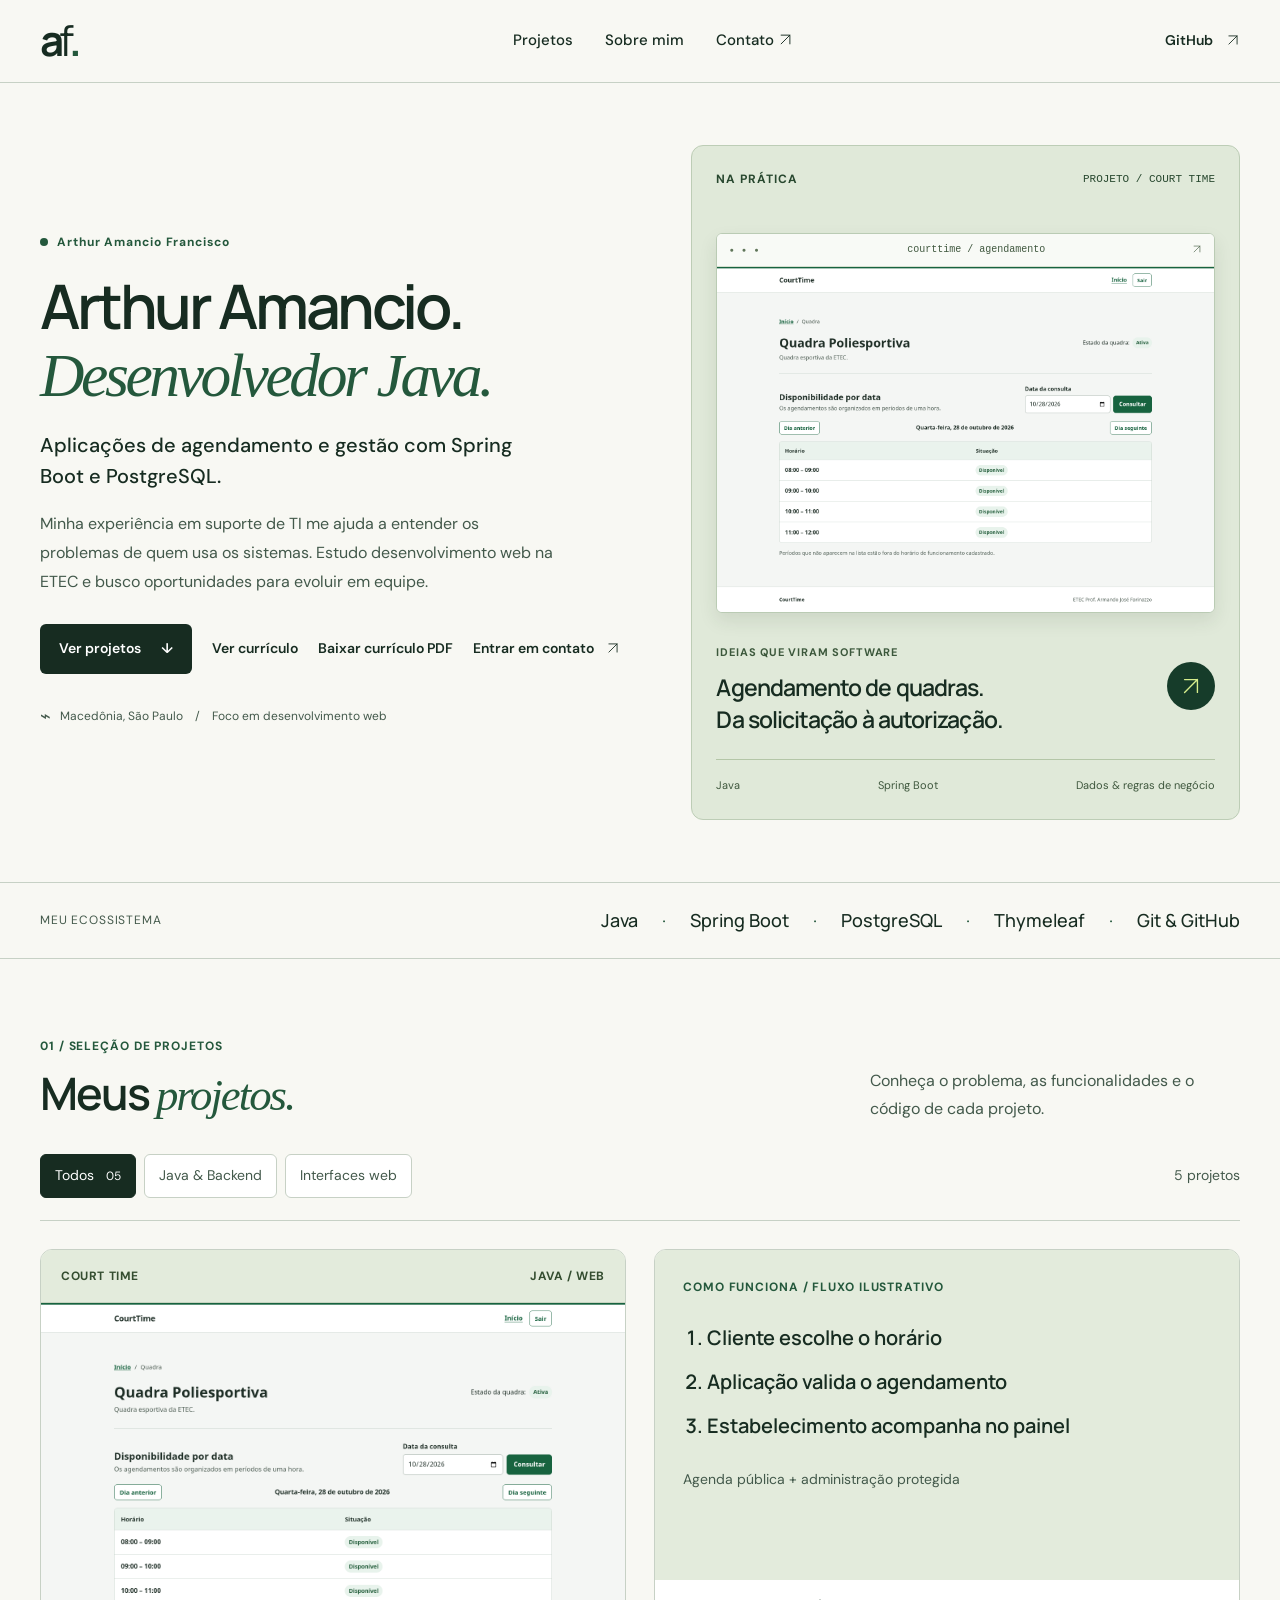
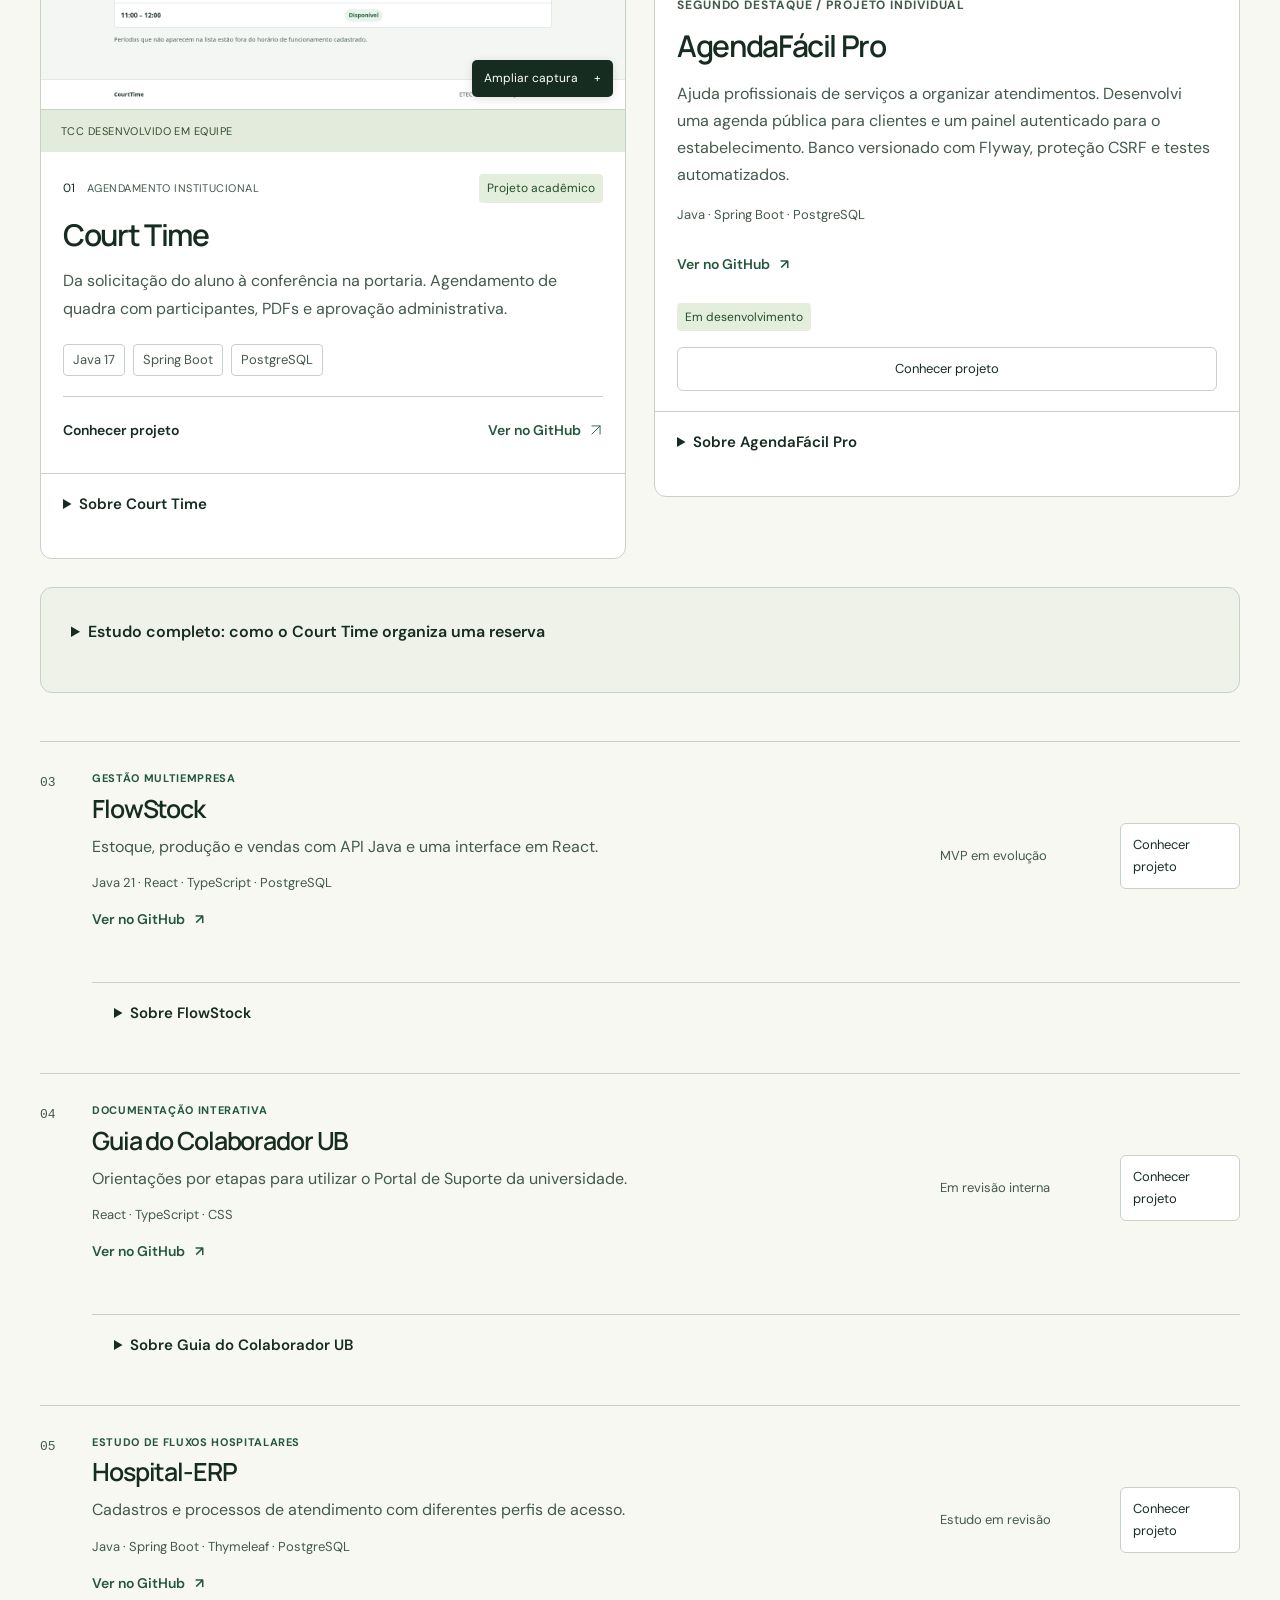
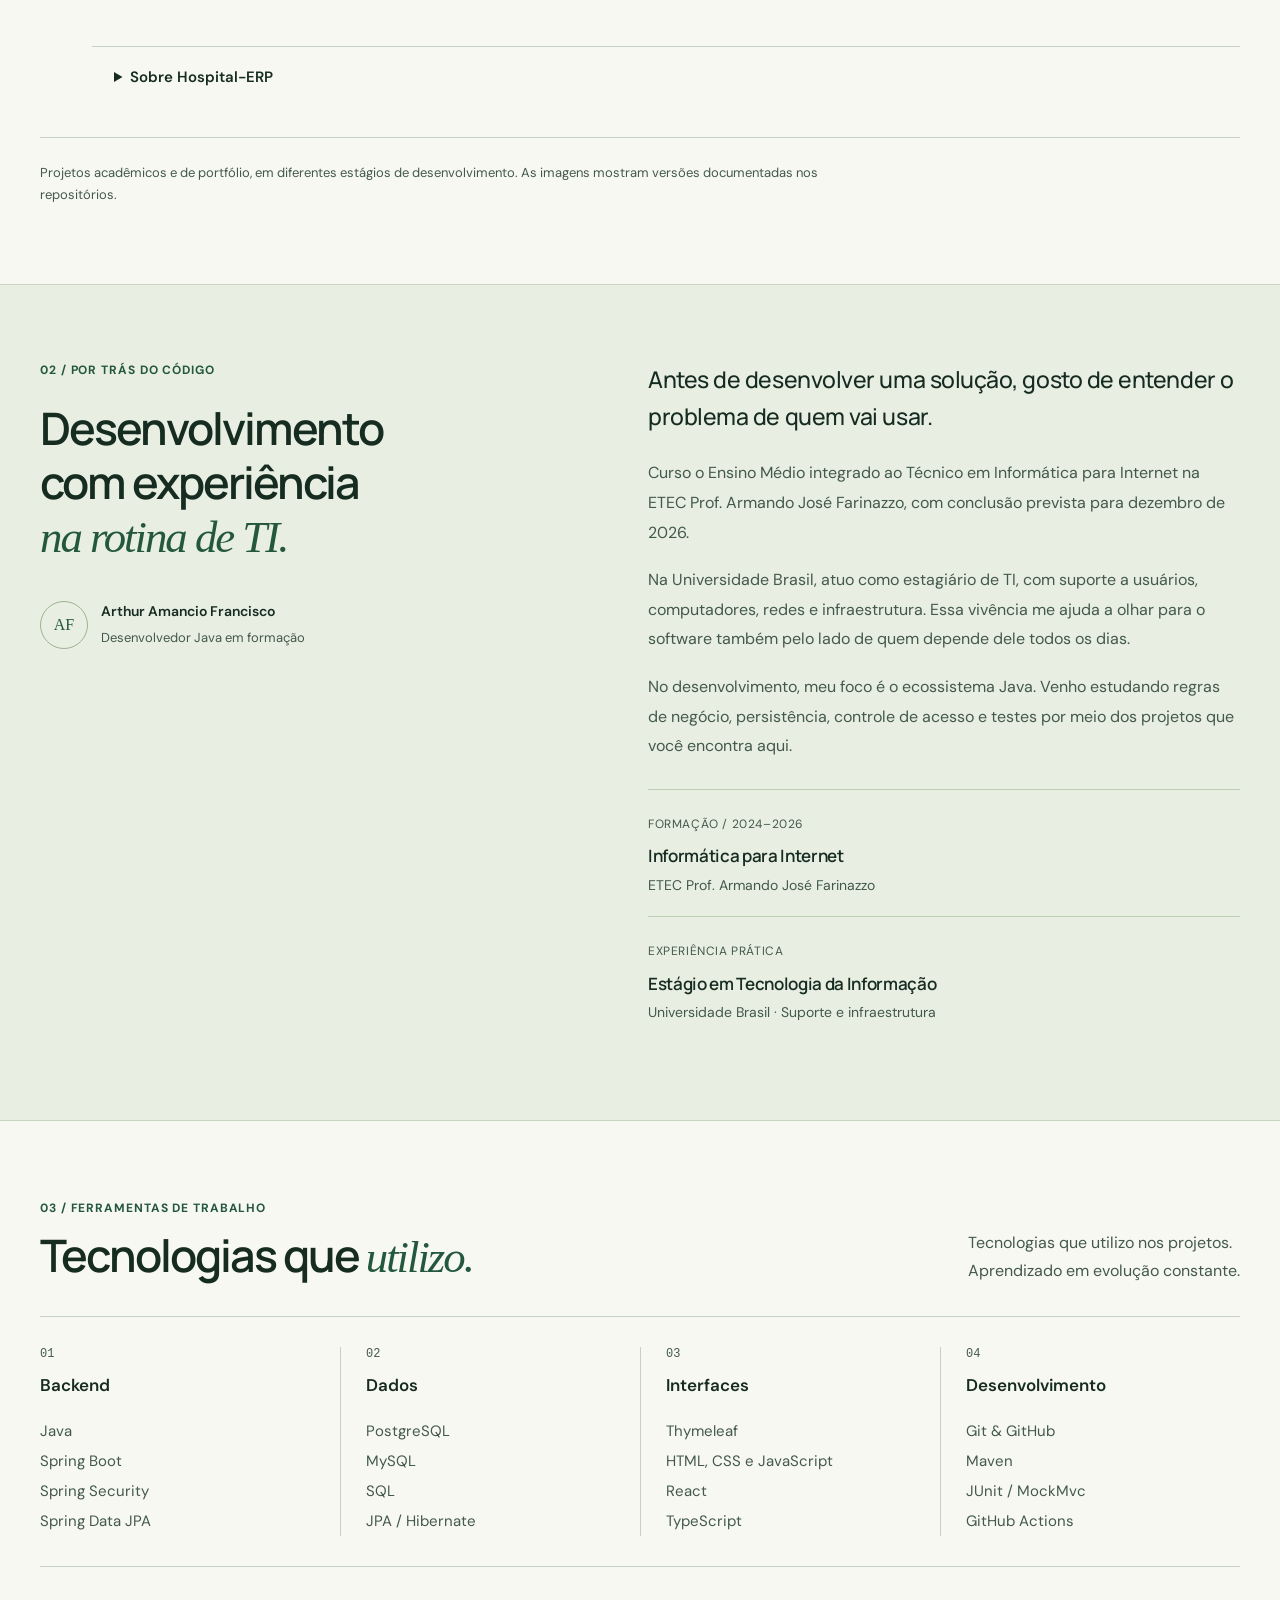
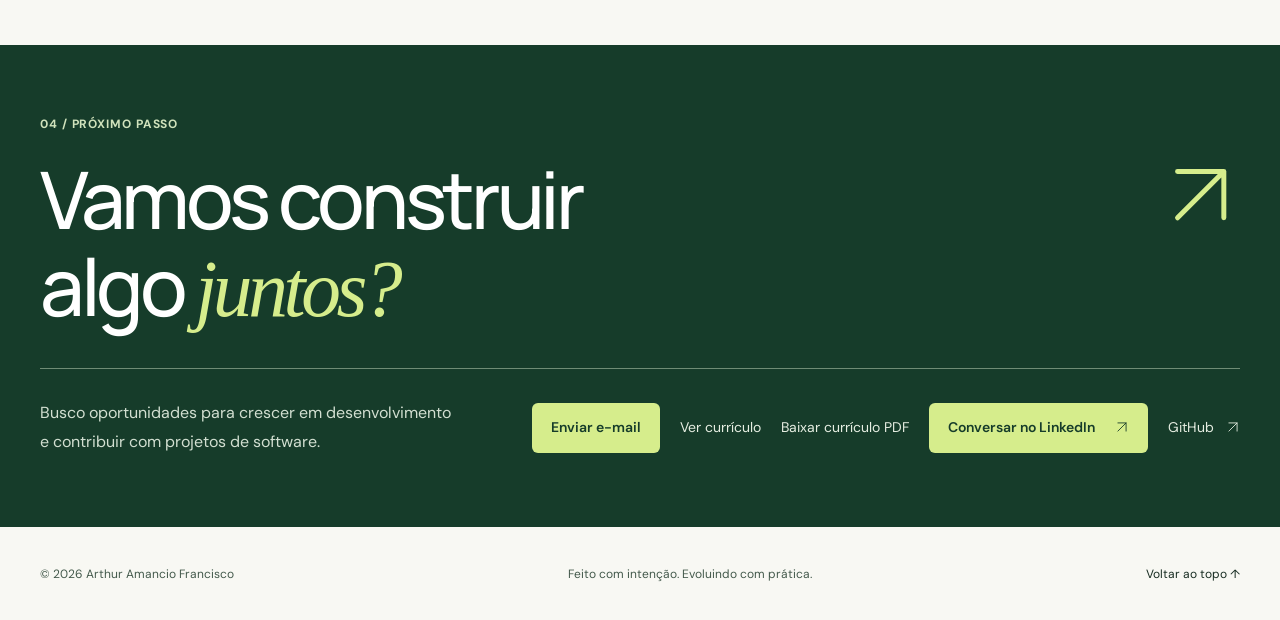
==== commit 71961492: "feat: destacar projetos, abrir detalhes por link e oferecer currículo PDF" ====
--- a/index.html
+++ b/index.html
@@ -1,91 +1,89 @@
-<!doctype html>
+<!DOCTYPE html>
+
 <html lang="pt-BR">
 <head>
-  <meta charset="utf-8">
-  <meta name="viewport" content="width=device-width, initial-scale=1">
-  <meta name="description" content="Arthur Amancio Francisco. Desenvolvedor Java em formação, com projetos em Spring Boot, PostgreSQL e interfaces web. Conheça meu trabalho.">
-  <meta name="theme-color" content="#f6f5ef">
-  <meta property="og:title" content="Arthur Amancio — Desenvolvimento de software">
-  <meta property="og:description" content="Do processo à aplicação. Conheça Court Time e meus projetos de desenvolvimento web.">
-  <link rel="canonical" href="https://arthur-amancio-portfolio.onrender.com/">
-  <meta property="og:type" content="website">
-  <meta property="og:locale" content="pt_BR">
-  <meta property="og:url" content="https://arthur-amancio-portfolio.onrender.com/">
-  <meta property="og:image" content="https://arthur-amancio-portfolio.onrender.com/assets/social-card.png">
-  <meta property="og:image:width" content="1200">
-  <meta property="og:image:height" content="630">
-  <meta property="og:image:alt" content="Arthur Amancio — Desenvolvimento Java, Spring Boot e PostgreSQL">
-  <meta name="twitter:card" content="summary_large_image">
-  <meta name="twitter:image" content="https://arthur-amancio-portfolio.onrender.com/assets/social-card.png">
-  <link rel="preconnect" href="https://fonts.googleapis.com">
-  <link rel="preconnect" href="https://fonts.gstatic.com" crossorigin>
-  <link href="https://fonts.googleapis.com/css2?family=DM+Sans:wght@400;500;600;700&family=Manrope:wght@400;500;600;700;800&display=swap" rel="stylesheet">
-  <title>Arthur Amancio — Desenvolvimento de software</title>
-  <link rel="icon" href="assets/favicon.svg" type="image/svg+xml">
-  <link rel="stylesheet" href="style.css?v=0f7f4f62eef8">
-  <script src="script.js?v=a620d1ad4643" defer></script>
+<meta charset="utf-8"/>
+<meta content="width=device-width, initial-scale=1" name="viewport"/>
+<meta content="Arthur Amancio Francisco. Desenvolvedor Java em formação, com projetos em Spring Boot, PostgreSQL e interfaces web. Conheça meu trabalho." name="description"/>
+<meta content="#f6f5ef" name="theme-color"/>
+<meta content="Arthur Amancio — Desenvolvimento de software" property="og:title"/>
+<meta content="Do processo à aplicação. Conheça Court Time e meus projetos de desenvolvimento web." property="og:description"/>
+<link href="https://arthur-amancio-portfolio.onrender.com/" rel="canonical"/>
+<meta content="website" property="og:type"/>
+<meta content="pt_BR" property="og:locale"/>
+<meta content="https://arthur-amancio-portfolio.onrender.com/" property="og:url"/>
+<meta content="https://arthur-amancio-portfolio.onrender.com/assets/social-card.png" property="og:image"/>
+<meta content="1200" property="og:image:width"/>
+<meta content="630" property="og:image:height"/>
+<meta content="Arthur Amancio — Desenvolvimento Java, Spring Boot e PostgreSQL" property="og:image:alt"/>
+<meta content="summary_large_image" name="twitter:card"/>
+<meta content="https://arthur-amancio-portfolio.onrender.com/assets/social-card.png" name="twitter:image"/>
+<link href="https://fonts.googleapis.com" rel="preconnect"/>
+<link crossorigin="" href="https://fonts.gstatic.com" rel="preconnect"/>
+<link href="https://fonts.googleapis.com/css2?family=DM+Sans:wght@400;500;600;700&amp;family=Manrope:wght@400;500;600;700;800&amp;display=swap" rel="stylesheet"/>
+<title>Arthur Amancio — Desenvolvimento de software</title>
+<link href="assets/favicon.svg" rel="icon" type="image/svg+xml"/>
+<link href="style.css?v=4a55f872f2f5" rel="stylesheet"/>
+<script defer="" src="script.js?v=7df994ac85e8"></script>
 </head>
 <body>
-  <a href="#conteudo" class="skip-link">Pular para o conteúdo</a>
-  <header class="site-header">
-    <div class="wrap header-inner">
-      <a class="brand" href="#inicio" aria-label="Arthur Amancio — início">a<span>f</span><i>.</i></a>
-      <button class="menu-toggle" type="button" aria-expanded="false" aria-controls="navigation">Menu <span aria-hidden="true">☰</span></button>
-      <nav id="navigation" aria-label="Navegação principal">
-        <a href="#projetos">Projetos</a><a href="#sobre">Sobre mim</a><a href="#contato">Contato <span aria-hidden="true"><svg class="arrow" viewBox="0 0 24 24" aria-hidden="true"><path d="M5 19 19 5M5 5h14v14"/></svg></span></a>
-      </nav>
-      <a class="header-github" href="https://github.com/arthur-amancio">GitHub <span aria-hidden="true"><svg class="arrow" viewBox="0 0 24 24" aria-hidden="true"><path d="M5 19 19 5M5 5h14v14"/></svg></span></a>
-    </div>
-  </header>
-  <main id="conteudo">
-    <section class="hero wrap" id="inicio" aria-labelledby="hero-title">
-      <div class="hero-copy">
-        <p class="eyebrow"><span class="status-dot" aria-hidden="true"></span> Arthur Amancio Francisco</p>
-        <h1 id="hero-title">Arthur Amancio.<br><em>Desenvolvedor Java.</em></h1>
-        <p class="hero-subtitle">Aplicações de agendamento e gestão com Spring Boot e PostgreSQL.</p>
-        <p class="hero-description">Minha experiência em suporte de TI me ajuda a entender os problemas de quem usa os sistemas. Estudo desenvolvimento web na ETEC e busco oportunidades para evoluir em equipe.</p>
-        <div class="actions"><a class="button button-dark" href="#projetos">Ver projetos <span aria-hidden="true">↓</span></a><a class="text-link" href="assets/curriculo.html">Ver currículo</a><a class="text-link" href="#contato">Entrar em contato <span aria-hidden="true"><svg class="arrow" viewBox="0 0 24 24" aria-hidden="true"><path d="M5 19 19 5M5 5h14v14"/></svg></span></a></div>
-        <div class="hero-location"><span aria-hidden="true">⌁</span> Macedônia, São Paulo <span class="location-divider" aria-hidden="true">/</span> Foco em desenvolvimento web</div>
-      </div>
-      <div class="hero-visual" aria-label="Prévia real de um dos meus projetos">
-        <div class="visual-top"><span class="mini-label">NA PRÁTICA</span><span class="visual-number">PROJETO / COURT TIME</span></div>
-        <div class="code-mark" aria-hidden="true">{ }</div>
-        <div class="preview-window"><div class="window-bar"><span class="window-dots" aria-hidden="true">● ● ●</span><span>courttime / agendamento</span><span aria-hidden="true"><svg class="arrow" viewBox="0 0 24 24" aria-hidden="true"><path d="M5 19 19 5M5 5h14v14"/></svg></span></div><img src="assets/courttime.png" width="1440" height="1000" alt="Consulta de horários da quadra no Court Time, TCC desenvolvido em equipe"></div>
-        <div class="visual-caption"><div><span class="mini-label">IDEIAS QUE VIRAM SOFTWARE</span><p>Agendamento de quadras.<br>Da solicitação à autorização.</p></div><a href="#projetos" class="circle-link" aria-label="Conhecer os projetos"><svg class="arrow" viewBox="0 0 24 24" aria-hidden="true"><path d="M5 19 19 5M5 5h14v14"/></svg></a></div>
-        <div class="visual-footer"><span>Java</span><span>Spring Boot</span><span>Dados & regras de negócio</span></div>
-      </div>
-    </section>
-    <div class="stack-band" aria-label="Tecnologias principais"><div class="wrap"><span>MEU ECOSSISTEMA</span><p>Java <b aria-hidden="true">·</b> Spring Boot <b aria-hidden="true">·</b> PostgreSQL <b aria-hidden="true">·</b> Thymeleaf <b aria-hidden="true">·</b> Git & GitHub</p></div></div>
-    <section id="projetos" class="wrap section projects" aria-labelledby="projects-title">
-      <div class="section-heading"><div><p class="eyebrow">01 / SELEÇÃO DE PROJETOS</p><h2 id="projects-title">Meus <em>projetos.</em></h2></div><p>Conheça o problema, as funcionalidades e o código de cada projeto.</p></div>
-      <div class="filter-bar"><div class="filters" role="group" aria-label="Filtrar projetos"><button type="button" data-filter="all" aria-pressed="true">Todos <span>05</span></button><button type="button" data-filter="java" aria-pressed="false">Java & Backend</button><button type="button" data-filter="interface" aria-pressed="false">Interfaces web</button></div><p id="filter-status" class="result-count" aria-live="polite">5 projetos</p></div>
-      <div class="featured-grid">
-        <article class="project-card" data-category="java" data-project="courttime">
-          <div class="project-image court-image"><div class="image-topline"><span>COURT TIME</span><span>JAVA / WEB</span></div><button class="screenshot-button" type="button" data-image="courttime" aria-label="Ampliar captura do Court Time"><img src="assets/courttime.png" width="1440" height="1000" alt="Consulta de horários da quadra no Court Time" loading="lazy"><span class="zoom-hint">Ampliar captura <span aria-hidden="true">+</span></span></button><span class="image-label">TCC DESENVOLVIDO EM EQUIPE</span></div>
-          <div class="project-meta"><p>01 <span>AGENDAMENTO INSTITUCIONAL</span></p><span class="project-state">Projeto acadêmico</span></div>
-          <h3>Court Time</h3><p class="project-description">Da solicitação do aluno à conferência na portaria. Agendamento de quadra com participantes, PDFs e aprovação administrativa.</p><ul class="tags" aria-label="Tecnologias do Court Time"><li>Java 17</li><li>Spring Boot</li><li>PostgreSQL</li></ul>
-          <div class="project-actions"><button class="text-link" type="button" data-details="courttime">Ver detalhes <span aria-hidden="true"><svg class="arrow" viewBox="0 0 24 24" aria-hidden="true"><path d="M5 19 19 5M5 5h14v14"/></svg></span></button><a class="repository-link" href="https://github.com/arthur-amancio/CourtTime" aria-label="Ver no GitHub: Court Time">Ver no GitHub <span aria-hidden="true"><svg class="arrow" viewBox="0 0 24 24" aria-hidden="true"><path d="M5 19 19 5M5 5h14v14"/></svg></span></a></div>
-        </article>
-      </div>
-<section class="case-study" aria-labelledby="case-title"><p class="eyebrow">POR DENTRO DO PROJETO</p><h3 id="case-title">Uma reserva passa por mais de um responsável.</h3><div class="case-grid"><div><h4>O problema</h4><p>Organizar horários, participantes e documentos sem perder a conferência de cada etapa.</p></div><div><h4>A solução da equipe</h4><p>Um fluxo com quatro perfis e revalidação da disponibilidade antes da aprovação.</p></div><div><h4>Minha participação</h4><p>Integro a equipe do TCC e participo da evolução do sistema, da revisão das regras e da documentação. O histórico do projeto registra as alterações e revisões.</p><a class="row-repo" href="https://github.com/arthur-amancio/CourtTime/commits?author=arthur-amancio">Consultar meu histórico no projeto</a></div></div><ol class="process-list"><li><strong>Aluno</strong><span>Solicita e reúne participantes e PDF.</span></li><li><strong>Secretaria</strong><span>Confere documentos e registra a contribuição presencial.</span></li><li><strong>Administração</strong><span>Revalida a disponibilidade e decide.</span></li><li><strong>Segurança</strong><span>Consulta a autorização e confere participantes.</span></li></ol><div class="case-evidence"><div><h4>Uma decisão técnica</h4><p>A aprovação revalida os horários dentro de uma transação para evitar reservas conflitantes. O repositório documenta a regra e os testes com PostgreSQL.</p><a class="row-repo" href="https://github.com/arthur-amancio/CourtTime#testes-e-build">Ver testes e documentação</a><br><a class="row-repo" href="https://courttime-demo-k7g9.onrender.com/">Visitar página pública da demonstração</a><p class="project-note">A hospedagem gratuita pode levar um tempo para iniciar. As áreas de cada perfil exigem autenticação.</p><p class="project-note">Capturas da versão documentada 436b262; a interface atual pode apresentar diferenças.</p></div><button class="mobile-capture" type="button" data-image="court-mobile" aria-label="Ampliar captura do Court Time no celular"><img src="assets/courttime-mobile.png" alt="Consulta da quadra em uma tela de 390 pixels na versão documentada" width="390" height="1282" loading="lazy"><span>Ver no celular +</span></button></div></section>
-      <div class="project-list">
-        <article class="project-row" data-category="java" data-project="agenda"><span class="row-number">02</span><div class="row-main"><p class="eyebrow">SEGUNDO DESTAQUE / PROJETO INDIVIDUAL</p><h3>AgendaFácil Pro</h3><p>Ajuda profissionais de serviços a organizar atendimentos. Desenvolvi uma agenda pública para clientes e um painel autenticado para o estabelecimento. Banco versionado com Flyway, proteção CSRF e testes automatizados.</p><span class="row-tech">Java · Spring Boot · PostgreSQL</span><a class="row-repo" href="https://github.com/arthur-amancio/AgendaFacil">Ver no GitHub <span aria-hidden="true">↗</span></a></div><span class="row-status">Em desenvolvimento</span><button type="button" class="row-link" data-details="agenda" aria-label="Ver detalhes de AgendaFácil Pro"><span>Ver detalhes</span> <svg class="arrow" viewBox="0 0 24 24" aria-hidden="true"><path d="M5 19 19 5M5 5h14v14"/></svg></button></article>
-        <article class="project-row" data-category="java interface" data-project="flowstock"><span class="row-number">03</span><div class="row-main"><p class="eyebrow">GESTÃO MULTIEMPRESA</p><h3>FlowStock</h3><p>Estoque, produção e vendas com API Java e uma interface em React.</p><span class="row-tech">Java 21 · React · TypeScript · PostgreSQL</span><a class="row-repo" href="https://github.com/arthur-amancio/ControleEstoque">Ver no GitHub <span aria-hidden="true">↗</span></a></div><span class="row-status">MVP em evolução</span><button type="button" class="row-link" data-details="flowstock" aria-label="Ver detalhes de FlowStock"><span>Ver detalhes</span> <svg class="arrow" viewBox="0 0 24 24" aria-hidden="true"><path d="M5 19 19 5M5 5h14v14"/></svg></button></article>
-        <article class="project-row" data-category="interface" data-project="guia"><span class="row-number">04</span><div class="row-main"><p class="eyebrow">DOCUMENTAÇÃO INTERATIVA</p><h3>Guia do Colaborador UB</h3><p>Orientações por etapas para utilizar o Portal de Suporte da universidade.</p><span class="row-tech">React · TypeScript · CSS</span><a class="row-repo" href="https://github.com/arthur-amancio/Guia-Orienta-o-UB">Ver no GitHub <span aria-hidden="true">↗</span></a></div><span class="row-status">Em revisão interna</span><button type="button" class="row-link" data-details="guia" aria-label="Ver detalhes de Guia do Colaborador UB"><span>Ver detalhes</span> <svg class="arrow" viewBox="0 0 24 24" aria-hidden="true"><path d="M5 19 19 5M5 5h14v14"/></svg></button></article>
-        <article class="project-row" data-category="java" data-project="hospital"><span class="row-number">05</span><div class="row-main"><p class="eyebrow">ESTUDO DE FLUXOS HOSPITALARES</p><h3>Hospital-ERP</h3><p>Cadastros e processos de atendimento com diferentes perfis de acesso.</p><span class="row-tech">Java · Spring Boot · Thymeleaf · PostgreSQL</span><a class="row-repo" href="https://github.com/arthur-amancio/Hospital-ERP">Ver no GitHub <span aria-hidden="true">↗</span></a></div><span class="row-status">Estudo em revisão</span><button type="button" class="row-link" data-details="hospital" aria-label="Ver detalhes de Hospital-ERP"><span>Ver detalhes</span> <svg class="arrow" viewBox="0 0 24 24" aria-hidden="true"><path d="M5 19 19 5M5 5h14v14"/></svg></button></article>
-      </div>
-      <noscript><style>.filters,[data-details],[data-image] .zoom-hint{display:none}.screenshot-button{pointer-events:none}</style><p>Os projetos e seus repositórios estão disponíveis abaixo. Ative JavaScript para usar filtros e ampliar capturas.</p></noscript><p class="project-note">Projetos acadêmicos e de portfólio, em diferentes estágios de desenvolvimento. As imagens mostram versões documentadas nos repositórios.</p>
-    </section>
-    <section id="sobre" class="about-section" aria-labelledby="about-title"><div class="wrap about-grid">
-      <div class="about-intro"><p class="eyebrow">02 / POR TRÁS DO CÓDIGO</p><h2 id="about-title">Desenvolvimento<br>com experiência<br><em>na rotina de TI.</em></h2><div class="about-signature"><span class="signature-mark" aria-hidden="true">AF</span><div><strong>Arthur Amancio Francisco</strong><span>Desenvolvedor Java em formação</span></div></div></div>
-      <div class="about-content"><p class="about-lead">Antes de desenvolver uma solução, gosto de entender o problema de quem vai usar.</p><p>Curso o Ensino Médio integrado ao Técnico em Informática para Internet na ETEC Prof. Armando José Farinazzo, com conclusão prevista para dezembro de 2026.</p><p>Na Universidade Brasil, atuo como estagiário de TI, com suporte a usuários, computadores, redes e infraestrutura. Essa vivência me ajuda a olhar para o software também pelo lado de quem depende dele todos os dias.</p><p>No desenvolvimento, meu foco é o ecossistema Java. Venho estudando regras de negócio, persistência, controle de acesso e testes por meio dos projetos que você encontra aqui.</p><div class="experience"><div><span class="experience-label">FORMAÇÃO / 2024–2026</span><h3>Informática para Internet</h3><p>ETEC Prof. Armando José Farinazzo</p></div><div><span class="experience-label">EXPERIÊNCIA PRÁTICA</span><h3>Estágio em Tecnologia da Informação</h3><p>Universidade Brasil · Suporte e infraestrutura</p></div></div></div>
-    </div></section>
-    <section class="wrap section toolbox" aria-labelledby="toolbox-title"><div class="section-heading"><div><p class="eyebrow">03 / FERRAMENTAS DE TRABALHO</p><h2 id="toolbox-title">Tecnologias que <em>utilizo.</em></h2></div><p>Tecnologias que utilizo nos projetos.<br>Aprendizado em evolução constante.</p></div><dl class="toolbox-grid"><div><dt><span>01</span> Backend</dt><dd>Java<br>Spring Boot<br>Spring Security<br>Spring Data JPA</dd></div><div><dt><span>02</span> Dados</dt><dd>PostgreSQL<br>MySQL<br>SQL<br>JPA / Hibernate</dd></div><div><dt><span>03</span> Interfaces</dt><dd>Thymeleaf<br>HTML, CSS e JavaScript<br>React<br>TypeScript</dd></div><div><dt><span>04</span> Desenvolvimento</dt><dd>Git & GitHub<br>Maven<br>JUnit / MockMvc<br>GitHub Actions</dd></div></dl></section>
-    <section id="contato" class="contact-section" aria-labelledby="contact-title"><div class="wrap contact-inner"><p class="eyebrow">04 / PRÓXIMO PASSO</p><h2 id="contact-title">Vamos construir<br>algo <em>juntos?</em><span aria-hidden="true"><svg class="arrow" viewBox="0 0 24 24" aria-hidden="true"><path d="M5 19 19 5M5 5h14v14"/></svg></span></h2><div class="contact-bottom"><p>Busco oportunidades para crescer em desenvolvimento<br>e contribuir com projetos de software.</p><div class="actions"><a class="button button-light" href="mailto:arthurfrancisco2510@gmail.com">Enviar e-mail</a><a class="contact-github" href="assets/curriculo.html">Ver currículo</a><a class="button button-light" href="https://www.linkedin.com/in/arthur-amancio-francisco/">Conversar no LinkedIn <span aria-hidden="true"><svg class="arrow" viewBox="0 0 24 24" aria-hidden="true"><path d="M5 19 19 5M5 5h14v14"/></svg></span></a><a class="contact-github" href="https://github.com/arthur-amancio">GitHub <span aria-hidden="true"><svg class="arrow" viewBox="0 0 24 24" aria-hidden="true"><path d="M5 19 19 5M5 5h14v14"/></svg></span></a></div></div></div></section>
-  </main>
-  <footer class="wrap footer"><p>© <span id="year">2026</span> Arthur Amancio Francisco</p><p>Feito com intenção. Evoluindo com prática.</p><a href="#inicio">Voltar ao topo ↑</a></footer>
-  <dialog id="project-dialog" aria-labelledby="dialog-title"><div class="dialog-top"><p class="eyebrow" id="dialog-category"></p><button id="close-dialog" class="close-dialog" type="button" aria-label="Fechar detalhes do projeto">×</button></div><h2 id="dialog-title"></h2><p id="dialog-description" class="dialog-description"></p><h3>O que você encontra</h3><ul id="dialog-features"></ul><p id="dialog-status" class="dialog-status"></p><a id="dialog-repository" class="button button-dark" href="https://github.com/arthur-amancio">Ver código e documentação <span aria-hidden="true"><svg class="arrow" viewBox="0 0 24 24" aria-hidden="true"><path d="M5 19 19 5M5 5h14v14"/></svg></span></a></dialog>
-<dialog id="image-dialog" aria-labelledby="image-title"><div class="image-dialog-header"><h2 id="image-title">Captura do projeto</h2><button class="close-dialog" id="close-image" type="button" aria-label="Fechar captura">×</button></div><img id="image-preview" alt=""><p id="image-caption"></p></dialog>
+<a class="skip-link" href="#conteudo">Pular para o conteúdo</a>
+<header class="site-header">
+<div class="wrap header-inner">
+<a aria-label="Arthur Amancio — início" class="brand" href="#inicio">a<span>f</span><i>.</i></a>
+<button aria-controls="navigation" aria-expanded="false" class="menu-toggle" type="button">Menu <span aria-hidden="true">☰</span></button>
+<nav aria-label="Navegação principal" id="navigation">
+<a href="#projetos">Projetos</a><a href="#sobre">Sobre mim</a><a href="#contato">Contato <span aria-hidden="true"><svg aria-hidden="true" class="arrow" viewbox="0 0 24 24"><path d="M5 19 19 5M5 5h14v14"></path></svg></span></a>
+</nav>
+<a class="header-github" href="https://github.com/arthur-amancio">GitHub <span aria-hidden="true"><svg aria-hidden="true" class="arrow" viewbox="0 0 24 24"><path d="M5 19 19 5M5 5h14v14"></path></svg></span></a>
+</div>
+</header>
+<main id="conteudo">
+<section aria-labelledby="hero-title" class="hero wrap" id="inicio">
+<div class="hero-copy">
+<p class="eyebrow"><span aria-hidden="true" class="status-dot"></span> Arthur Amancio Francisco</p>
+<h1 id="hero-title">Arthur Amancio.<br/><em>Desenvolvedor Java.</em></h1>
+<p class="hero-subtitle">Aplicações de agendamento e gestão com Spring Boot e PostgreSQL.</p>
+<p class="hero-description">Minha experiência em suporte de TI me ajuda a entender os problemas de quem usa os sistemas. Estudo desenvolvimento web na ETEC e busco oportunidades para evoluir em equipe.</p>
+<div class="actions"><a class="button button-dark" href="#projetos">Ver projetos <span aria-hidden="true">↓</span></a><a class="text-link" href="assets/curriculo.html">Ver currículo</a><a class="text-link" download="Arthur-Amancio-Curriculo.pdf" href="assets/Arthur-Amancio-Curriculo.pdf">Baixar currículo PDF</a><a class="text-link" href="#contato">Entrar em contato <span aria-hidden="true"><svg aria-hidden="true" class="arrow" viewbox="0 0 24 24"><path d="M5 19 19 5M5 5h14v14"></path></svg></span></a></div>
+<div class="hero-location"><span aria-hidden="true">⌁</span> Macedônia, São Paulo <span aria-hidden="true" class="location-divider">/</span> Foco em desenvolvimento web</div>
+</div>
+<div aria-label="Prévia real de um dos meus projetos" class="hero-visual">
+<div class="visual-top"><span class="mini-label">NA PRÁTICA</span><span class="visual-number">PROJETO / COURT TIME</span></div>
+
+<div class="preview-window"><div class="window-bar"><span aria-hidden="true" class="window-dots">● ● ●</span><span>courttime / agendamento</span><span aria-hidden="true"><svg aria-hidden="true" class="arrow" viewbox="0 0 24 24"><path d="M5 19 19 5M5 5h14v14"></path></svg></span></div><img alt="Consulta de horários da quadra no Court Time, TCC desenvolvido em equipe" height="1000" src="assets/courttime.png" width="1440"/></div>
+<div class="visual-caption"><div><span class="mini-label">IDEIAS QUE VIRAM SOFTWARE</span><p>Agendamento de quadras.<br/>Da solicitação à autorização.</p></div><a aria-label="Conhecer os projetos" class="circle-link" href="#projetos"><svg aria-hidden="true" class="arrow" viewbox="0 0 24 24"><path d="M5 19 19 5M5 5h14v14"></path></svg></a></div>
+<div class="visual-footer"><span>Java</span><span>Spring Boot</span><span>Dados &amp; regras de negócio</span></div>
+</div>
+</section>
+<div aria-label="Tecnologias principais" class="stack-band"><div class="wrap"><span>MEU ECOSSISTEMA</span><p>Java <b aria-hidden="true">·</b> Spring Boot <b aria-hidden="true">·</b> PostgreSQL <b aria-hidden="true">·</b> Thymeleaf <b aria-hidden="true">·</b> Git &amp; GitHub</p></div></div>
+<section aria-labelledby="projects-title" class="wrap section projects" id="projetos">
+<div class="section-heading"><div><p class="eyebrow">01 / SELEÇÃO DE PROJETOS</p><h2 id="projects-title">Meus <em>projetos.</em></h2></div><p>Conheça o problema, as funcionalidades e o código de cada projeto.</p></div>
+<div class="filter-bar"><div aria-label="Filtrar projetos" class="filters" role="group"><button aria-pressed="true" data-filter="all" type="button">Todos <span>05</span></button><button aria-pressed="false" data-filter="java" type="button">Java &amp; Backend</button><button aria-pressed="false" data-filter="interface" type="button">Interfaces web</button></div><p aria-live="polite" class="result-count" id="filter-status">5 projetos</p></div>
+<div class="featured-grid">
+<article class="project-card" data-category="java" data-project="courttime" id="projeto-courttime">
+<div class="project-image court-image"><div class="image-topline"><span>COURT TIME</span><span>JAVA / WEB</span></div><a aria-label="Ampliar captura do Court Time" class="screenshot-button" data-image="courttime" href="assets/courttime.png"><img alt="Consulta de horários da quadra no Court Time" height="1000" loading="lazy" src="assets/courttime.png" width="1440"/><span class="zoom-hint">Ampliar captura <span aria-hidden="true">+</span></span></a><span class="image-label">TCC DESENVOLVIDO EM EQUIPE</span></div>
+<div class="project-meta"><p>01 <span>AGENDAMENTO INSTITUCIONAL</span></p><span class="project-state">Projeto acadêmico</span></div>
+<h3>Court Time</h3><p class="project-description">Da solicitação do aluno à conferência na portaria. Agendamento de quadra com participantes, PDFs e aprovação administrativa.</p><ul aria-label="Tecnologias do Court Time" class="tags"><li>Java 17</li><li>Spring Boot</li><li>PostgreSQL</li></ul>
+<div class="project-actions"><a class="text-link" href="#detalhes-courttime">Conhecer projeto</a><a aria-label="Ver no GitHub: Court Time" class="repository-link" href="https://github.com/arthur-amancio/CourtTime">Ver no GitHub <span aria-hidden="true"><svg aria-hidden="true" class="arrow" viewbox="0 0 24 24"><path d="M5 19 19 5M5 5h14v14"></path></svg></span></a></div>
+<details class="project-details" id="detalhes-courttime"><summary>Sobre Court Time</summary><p>TCC em equipe / Agendamento institucional</p><p>Sistema web desenvolvido em equipe para organizar o uso da quadra da ETEC. O processo passa por aluno, secretaria, administração e segurança, respeitando as regras institucionais de documentação e autorização.</p><ul><li>Consulta de horários e solicitação pelo aluno.</li><li>Lista de participantes e formulário oficial em PDF.</li><li>Conferência documental e registro da contribuição presencial.</li><li>Aprovação com revalidação de disponibilidade e controle de acesso.</li><li>Testes automatizados com PostgreSQL e integração contínua.</li></ul><p class="project-note">Projeto acadêmico. A assinatura é conferida pela secretaria; o pagamento permanece presencial. Imagem da baseline documentada 436b262.</p></details></article>
+<article class="project-card agenda-card" data-category="java" data-project="agenda" id="projeto-agenda"><div class="agenda-visual"><p class="eyebrow">COMO FUNCIONA / FLUXO ILUSTRATIVO</p><ol><li>Cliente escolhe o horário</li><li>Aplicação valida o agendamento</li><li>Estabelecimento acompanha no painel</li></ol><p>Agenda pública + administração protegida</p></div><p class="eyebrow">SEGUNDO DESTAQUE / PROJETO INDIVIDUAL</p><h3>AgendaFácil Pro</h3><p>Ajuda profissionais de serviços a organizar atendimentos. Desenvolvi uma agenda pública para clientes e um painel autenticado para o estabelecimento. Banco versionado com Flyway, proteção CSRF e testes automatizados.</p><span class="row-tech">Java · Spring Boot · PostgreSQL</span><a class="row-repo" href="https://github.com/arthur-amancio/AgendaFacil">Ver no GitHub <span aria-hidden="true">↗</span></a><span class="project-state">Em desenvolvimento</span><a class="row-link" href="#detalhes-agenda">Conhecer projeto</a><details class="project-details" id="detalhes-agenda"><summary>Sobre AgendaFácil Pro</summary><p>Em desenvolvimento / Agendamento de serviços</p><p>Sistema para pequenos estabelecimentos e profissionais de serviços. O cliente pode agendar pela área pública sem criar uma conta; o estabelecimento administra os atendimentos no painel protegido.</p><ul><li>Página pública de agendamento.</li><li>Painel administrativo autenticado.</li><li>Regras de horários e persistência com PostgreSQL.</li><li>Migrations com Flyway e proteção com Spring Security.</li><li>Testes automatizados e documentação de implantação.</li></ul><p class="project-note">Projeto de portfólio em desenvolvimento. Java, Spring Boot, Thymeleaf e PostgreSQL.</p></details></article></div>
+<details aria-labelledby="case-title" class="case-study" id="estudo-courttime"><summary>Estudo completo: como o Court Time organiza uma reserva</summary><p class="eyebrow">POR DENTRO DO PROJETO</p><h3 id="case-title">Uma reserva passa por mais de um responsável.</h3><div class="case-grid"><div><h4>O problema</h4><p>Organizar horários, participantes e documentos sem perder a conferência de cada etapa.</p></div><div><h4>A solução da equipe</h4><p>Um fluxo com quatro perfis e revalidação da disponibilidade antes da aprovação.</p></div><div><h4>Minhas contribuições documentadas</h4><ul><li><a href="https://github.com/arthur-amancio/CourtTime/commit/6978341430a88a0b28e8448555515a6eb2d6f71e">Apresentação do projeto no README.</a></li><li><a href="https://github.com/arthur-amancio/CourtTime/commit/c9ef3d1e93fcabc7891542b9d79bf9c3fc068671">Documentação do fechamento da revisão das regras da ETEC.</a></li><li><a href="https://github.com/arthur-amancio/CourtTime/commit/a21f46d0c35a4ec63162171774562004d3c995cb">Correção dos textos do aluno sobre assinatura gov.br.</a></li></ul><p>O sistema é um TCC em equipe. Os links identificam as alterações registradas na minha conta.</p></div></div><ol class="process-list"><li><strong>Aluno</strong><span>Solicita e reúne participantes e PDF.</span></li><li><strong>Secretaria</strong><span>Confere documentos e registra a contribuição presencial.</span></li><li><strong>Administração</strong><span>Revalida a disponibilidade e decide.</span></li><li><strong>Segurança</strong><span>Consulta a autorização e confere participantes.</span></li></ol><div class="case-evidence"><div><h4>Uma decisão técnica</h4><p>A aprovação revalida os horários dentro de uma transação para evitar reservas conflitantes. O repositório documenta a regra e os testes com PostgreSQL.</p><a class="row-repo" href="https://github.com/arthur-amancio/CourtTime#testes-e-build">Ver testes e documentação</a><br/><a class="row-repo" href="https://courttime-demo-k7g9.onrender.com/">Visitar página pública da demonstração</a><p class="project-note">A hospedagem gratuita pode levar um tempo para iniciar. As áreas de cada perfil exigem autenticação.</p><p class="project-note">Capturas da versão documentada 436b262; a interface atual pode apresentar diferenças.</p></div><a aria-label="Ampliar captura do Court Time no celular" class="mobile-capture" data-image="court-mobile" href="assets/courttime-mobile.png"><img alt="Consulta da quadra em uma tela de 390 pixels na versão documentada" height="1282" loading="lazy" src="assets/courttime-mobile.png" width="390"/><span>Ver no celular +</span></a></div></details>
+<div class="project-list">
+<article class="project-row" data-category="java interface" data-project="flowstock" id="projeto-flowstock"><span class="row-number">03</span><div class="row-main"><p class="eyebrow">GESTÃO MULTIEMPRESA</p><h3>FlowStock</h3><p>Estoque, produção e vendas com API Java e uma interface em React.</p><span class="row-tech">Java 21 · React · TypeScript · PostgreSQL</span><a class="row-repo" href="https://github.com/arthur-amancio/ControleEstoque">Ver no GitHub <span aria-hidden="true">↗</span></a></div><span class="row-status">MVP em evolução</span><a class="row-link" href="#detalhes-flowstock">Conhecer projeto</a><details class="project-details" id="detalhes-flowstock"><summary>Sobre FlowStock</summary><p>MVP em evolução / Gestão multiempresa</p><p>Estudo de gestão para pequenos negócios, com API em Spring Boot e interface em React. Reúne estoque, produção e vendas em uma estrutura com separação por empresa.</p><ul><li>Cadastro de produtos e clientes.</li><li>Movimentações de estoque, produção e vendas.</li><li>Autenticação com JWT e Spring Security.</li><li>Área administrativa para empresas, planos e auditoria.</li><li>Frontend React com TypeScript e banco PostgreSQL.</li></ul><p class="project-note">MVP de estudo e portfólio, ainda em evolução. Cobrança de assinaturas e integração de pagamentos estão entre as próximas etapas.</p></details></article>
+<article class="project-row" data-category="interface" data-project="guia" id="projeto-guia"><span class="row-number">04</span><div class="row-main"><p class="eyebrow">DOCUMENTAÇÃO INTERATIVA</p><h3>Guia do Colaborador UB</h3><p>Orientações por etapas para utilizar o Portal de Suporte da universidade.</p><span class="row-tech">React · TypeScript · CSS</span><a class="row-repo" href="https://github.com/arthur-amancio/Guia-Orienta-o-UB">Ver no GitHub <span aria-hidden="true">↗</span></a></div><span class="row-status">Em revisão interna</span><a class="row-link" href="#detalhes-guia">Conhecer projeto</a><details class="project-details" id="detalhes-guia"><summary>Sobre Guia do Colaborador UB</summary><p>Em revisão interna / Documentação interativa</p><p>Tutorial visual para orientar colaboradores da Universidade Brasil no uso do Portal de Suporte. O guia explica o caminho; os chamados continuam sendo registrados no portal oficial.</p><ul><li>Tutorial organizado em cinco etapas.</li><li>Capturas reais e sanitizadas do portal.</li><li>Marcações e legendas para identificar campos e ações.</li><li>Navegação por teclado e adaptação para celular.</li><li>React, TypeScript, CSS e conteúdo estruturado.</li></ul><p class="project-note">Em revisão interna. O repositório não confirma publicação ou aprovação institucional da versão atual.</p></details></article>
+<article class="project-row" data-category="java" data-project="hospital" id="projeto-hospital"><span class="row-number">05</span><div class="row-main"><p class="eyebrow">ESTUDO DE FLUXOS HOSPITALARES</p><h3>Hospital-ERP</h3><p>Cadastros e processos de atendimento com diferentes perfis de acesso.</p><span class="row-tech">Java · Spring Boot · Thymeleaf · PostgreSQL</span><a class="row-repo" href="https://github.com/arthur-amancio/Hospital-ERP">Ver no GitHub <span aria-hidden="true">↗</span></a></div><span class="row-status">Estudo em revisão</span><a class="row-link" href="#detalhes-hospital">Conhecer projeto</a><details class="project-details" id="detalhes-hospital"><summary>Sobre Hospital-ERP</summary><p>Estudo em revisão / Fluxos hospitalares</p><p>Aplicação acadêmica para praticar cadastros e operações de um sistema hospitalar com Java e Spring Boot. O foco é aprendizado, com dados fictícios.</p><ul><li>Cadastros de pacientes, médicos, funcionários e usuários.</li><li>Consultas, agenda e atendimentos.</li><li>Internações, leitos e movimentação de medicamentos.</li><li>Autenticação e autorização por perfil.</li><li>Testes de acesso e documentação das limitações.</li></ul><p class="project-note">Estudo em revisão. Não preparado para operação hospitalar ou armazenamento de prontuários reais.</p></details></article>
+</div>
+<p class="project-note">Projetos acadêmicos e de portfólio, em diferentes estágios de desenvolvimento. As imagens mostram versões documentadas nos repositórios.</p>
+</section>
+<section aria-labelledby="about-title" class="about-section" id="sobre"><div class="wrap about-grid">
+<div class="about-intro"><p class="eyebrow">02 / POR TRÁS DO CÓDIGO</p><h2 id="about-title">Desenvolvimento<br/>com experiência<br/><em>na rotina de TI.</em></h2><div class="about-signature"><span aria-hidden="true" class="signature-mark">AF</span><div><strong>Arthur Amancio Francisco</strong><span>Desenvolvedor Java em formação</span></div></div></div>
+<div class="about-content"><p class="about-lead">Antes de desenvolver uma solução, gosto de entender o problema de quem vai usar.</p><p>Curso o Ensino Médio integrado ao Técnico em Informática para Internet na ETEC Prof. Armando José Farinazzo, com conclusão prevista para dezembro de 2026.</p><p>Na Universidade Brasil, atuo como estagiário de TI, com suporte a usuários, computadores, redes e infraestrutura. Essa vivência me ajuda a olhar para o software também pelo lado de quem depende dele todos os dias.</p><p>No desenvolvimento, meu foco é o ecossistema Java. Venho estudando regras de negócio, persistência, controle de acesso e testes por meio dos projetos que você encontra aqui.</p><div class="experience"><div><span class="experience-label">FORMAÇÃO / 2024–2026</span><h3>Informática para Internet</h3><p>ETEC Prof. Armando José Farinazzo</p></div><div><span class="experience-label">EXPERIÊNCIA PRÁTICA</span><h3>Estágio em Tecnologia da Informação</h3><p>Universidade Brasil · Suporte e infraestrutura</p></div></div></div>
+</div></section>
+<section aria-labelledby="toolbox-title" class="wrap section toolbox"><div class="section-heading"><div><p class="eyebrow">03 / FERRAMENTAS DE TRABALHO</p><h2 id="toolbox-title">Tecnologias que <em>utilizo.</em></h2></div><p>Tecnologias que utilizo nos projetos.<br/>Aprendizado em evolução constante.</p></div><dl class="toolbox-grid"><div><dt><span>01</span> Backend</dt><dd>Java<br/>Spring Boot<br/>Spring Security<br/>Spring Data JPA</dd></div><div><dt><span>02</span> Dados</dt><dd>PostgreSQL<br/>MySQL<br/>SQL<br/>JPA / Hibernate</dd></div><div><dt><span>03</span> Interfaces</dt><dd>Thymeleaf<br/>HTML, CSS e JavaScript<br/>React<br/>TypeScript</dd></div><div><dt><span>04</span> Desenvolvimento</dt><dd>Git &amp; GitHub<br/>Maven<br/>JUnit / MockMvc<br/>GitHub Actions</dd></div></dl></section>
+<section aria-labelledby="contact-title" class="contact-section" id="contato"><div class="wrap contact-inner"><p class="eyebrow">04 / PRÓXIMO PASSO</p><h2 id="contact-title">Vamos construir<br/>algo <em>juntos?</em><span aria-hidden="true"><svg aria-hidden="true" class="arrow" viewbox="0 0 24 24"><path d="M5 19 19 5M5 5h14v14"></path></svg></span></h2><div class="contact-bottom"><p>Busco oportunidades para crescer em desenvolvimento<br/>e contribuir com projetos de software.</p><div class="actions"><a class="button button-light" href="mailto:arthurfrancisco2510@gmail.com">Enviar e-mail</a><a class="contact-github" href="assets/curriculo.html">Ver currículo</a><a class="contact-github" download="Arthur-Amancio-Curriculo.pdf" href="assets/Arthur-Amancio-Curriculo.pdf">Baixar currículo PDF</a><a class="button button-light" href="https://www.linkedin.com/in/arthur-amancio-francisco/">Conversar no LinkedIn <span aria-hidden="true"><svg aria-hidden="true" class="arrow" viewbox="0 0 24 24"><path d="M5 19 19 5M5 5h14v14"></path></svg></span></a><a class="contact-github" href="https://github.com/arthur-amancio">GitHub <span aria-hidden="true"><svg aria-hidden="true" class="arrow" viewbox="0 0 24 24"><path d="M5 19 19 5M5 5h14v14"></path></svg></span></a></div></div></div></section>
+</main>
+<footer class="wrap footer"><p>© <span id="year">2026</span> Arthur Amancio Francisco</p><p>Feito com intenção. Evoluindo com prática.</p><a href="#inicio">Voltar ao topo ↑</a></footer>
+<dialog aria-labelledby="image-title" id="image-dialog"><div class="image-dialog-header"><h2 id="image-title">Captura do projeto</h2><button aria-label="Fechar captura" class="close-dialog" id="close-image" type="button">×</button></div><img alt="" id="image-preview"/><p id="image-caption"></p></dialog>
 </body>
 </html>
-
--- a/style.css
+++ b/style.css
@@ -89,8 +89,8 @@
 .result-count { font-size: 14px; color: var(--muted); }
 .featured-grid { display: grid; grid-template-columns: minmax(0,1fr); gap: 28px; }
 .project-card { min-width: 0; border: 1px solid var(--line); border-radius: 12px; overflow: hidden; padding-bottom: 22px; background: white; display: grid; grid-template-columns: minmax(0,1.1fr) minmax(0,1fr); }
-.project-card > .project-image { grid-column: 1; grid-row: 1 / span 5; }
-.project-card > :not(.project-image) { grid-column: 2; }
+.project-card > .project-image { grid-column: auto; grid-row: auto; }
+.project-card > :not(.project-image) { grid-column: auto; }
 .project-card > .project-actions { margin-bottom: 0; }
 .project-image { background: #e3ebdc; }
 .image-topline { display: flex; justify-content: space-between; gap: 12px; padding: 16px 20px; font-size: 12px; font-weight: 700; letter-spacing: .05em; color: #344d30; }
@@ -277,3 +277,38 @@
 .mobile-capture span { display: block; font-size: 13px; padding: 10px 0 3px; }
 @media(max-width:780px) { .case-study { padding: 22px; } .case-grid,.process-list { grid-template-columns: 1fr; } .case-evidence { grid-template-columns: 1fr; gap: 20px; } .mobile-capture { width: 180px; } .row-main { grid-column: 2; } }
 @media print { .case-study { break-inside: avoid; } .mobile-capture { display: none; } }
+
+
+.featured-grid { grid-template-columns: repeat(2,minmax(0,1fr)); align-items: start; }
+.project-card { display: flex; flex-direction: column; }
+.agenda-visual { min-height: 330px; padding: 28px; background: #e3ebdc; }
+.agenda-visual ol { padding-left: 24px; margin: 28px 0; }
+.agenda-visual li { margin: 16px 0; font: 600 20px/1.4 var(--display); }
+.agenda-visual > p:last-child { color: var(--muted); font-size: 14px; }
+.agenda-card > .eyebrow,.agenda-card > p,.agenda-card > .row-tech,.agenda-card > a,.agenda-card > .project-state { margin: 16px 22px 0; }
+.agenda-card > p { color: var(--muted); }
+.agenda-card > .project-state { align-self: start; }
+.project-details { border-top: 1px solid var(--line); padding: 18px 22px 0; margin-top: 20px; font-size: 15px; }
+.project-details summary,.case-study > summary { cursor: pointer; min-height:44px; font-weight:600; }
+.project-details p,.project-details ul { margin-top:16px; color:var(--muted); }
+.project-details a,.case-study a { text-decoration:underline; text-underline-offset:3px; }
+summary:focus-visible { outline: 3px solid #a85b00; outline-offset:4px; }
+details[id],article[id] { scroll-margin-top:110px; }
+.case-grid ul { padding-left:20px; }
+.case-grid li + li { margin-top:12px; }
+#image-preview { max-height:65vh; width:auto; max-width:100%; margin-inline:auto; object-fit:contain; }
+.mobile-capture { display:block; text-decoration:none; }
+@media(max-width:780px) {
+ .featured-grid { grid-template-columns:1fr; }
+ .agenda-visual { min-height:0; }
+ .menu-toggle { display:none; }
+ .header-inner nav { display:flex; position:static; padding:0; border:0; box-shadow:none; }
+ .header-inner { flex-wrap:wrap; height:auto; min-height:72px; padding-block:12px; }
+ .js .header-inner { height:72px; padding-block:0; flex-wrap:nowrap; }
+ .js .menu-toggle { display:flex; }
+ .js .header-inner nav { display:none; position:absolute; padding:15px 20px; border-bottom:1px solid var(--line); }
+ .js .header-inner nav.is-open { display:flex; }
+}
+
+.project-row > .project-details { grid-column:2 / -1; }
+html:not(.js) .filter-bar { display:none; }
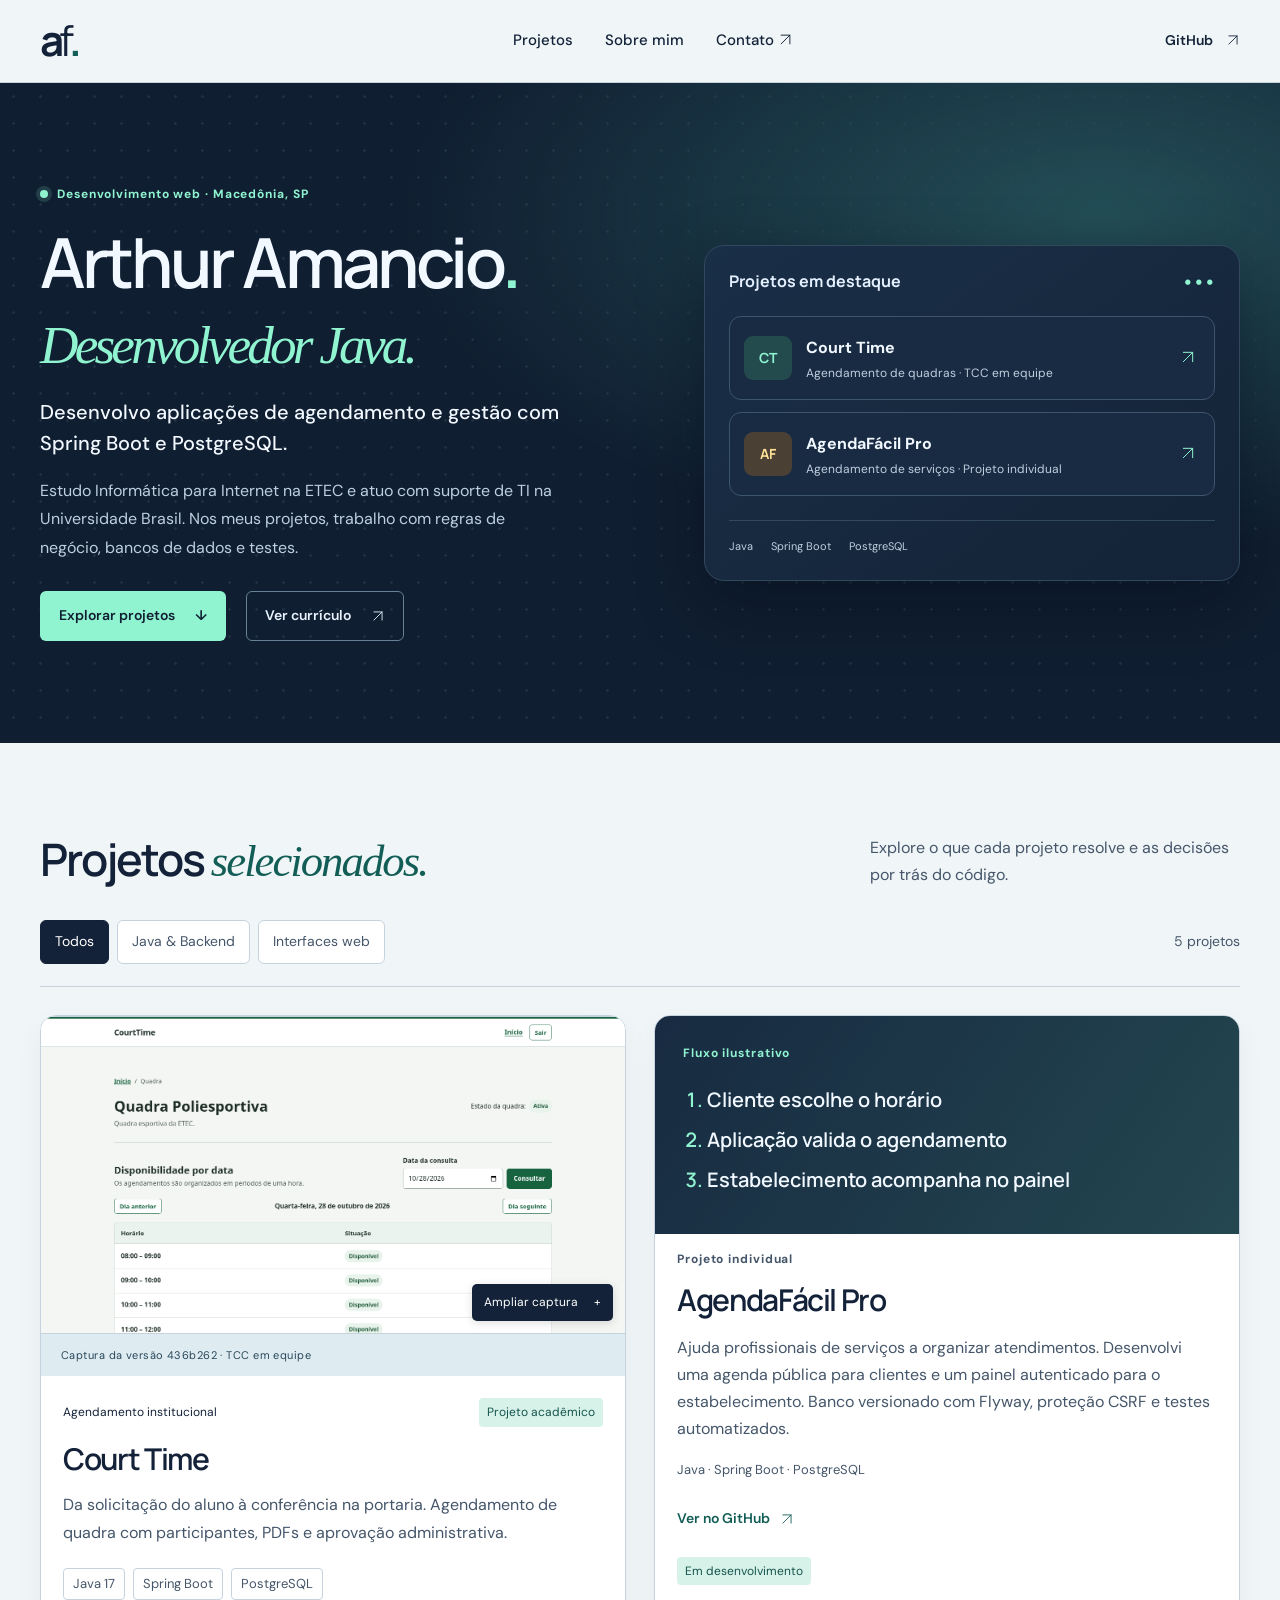
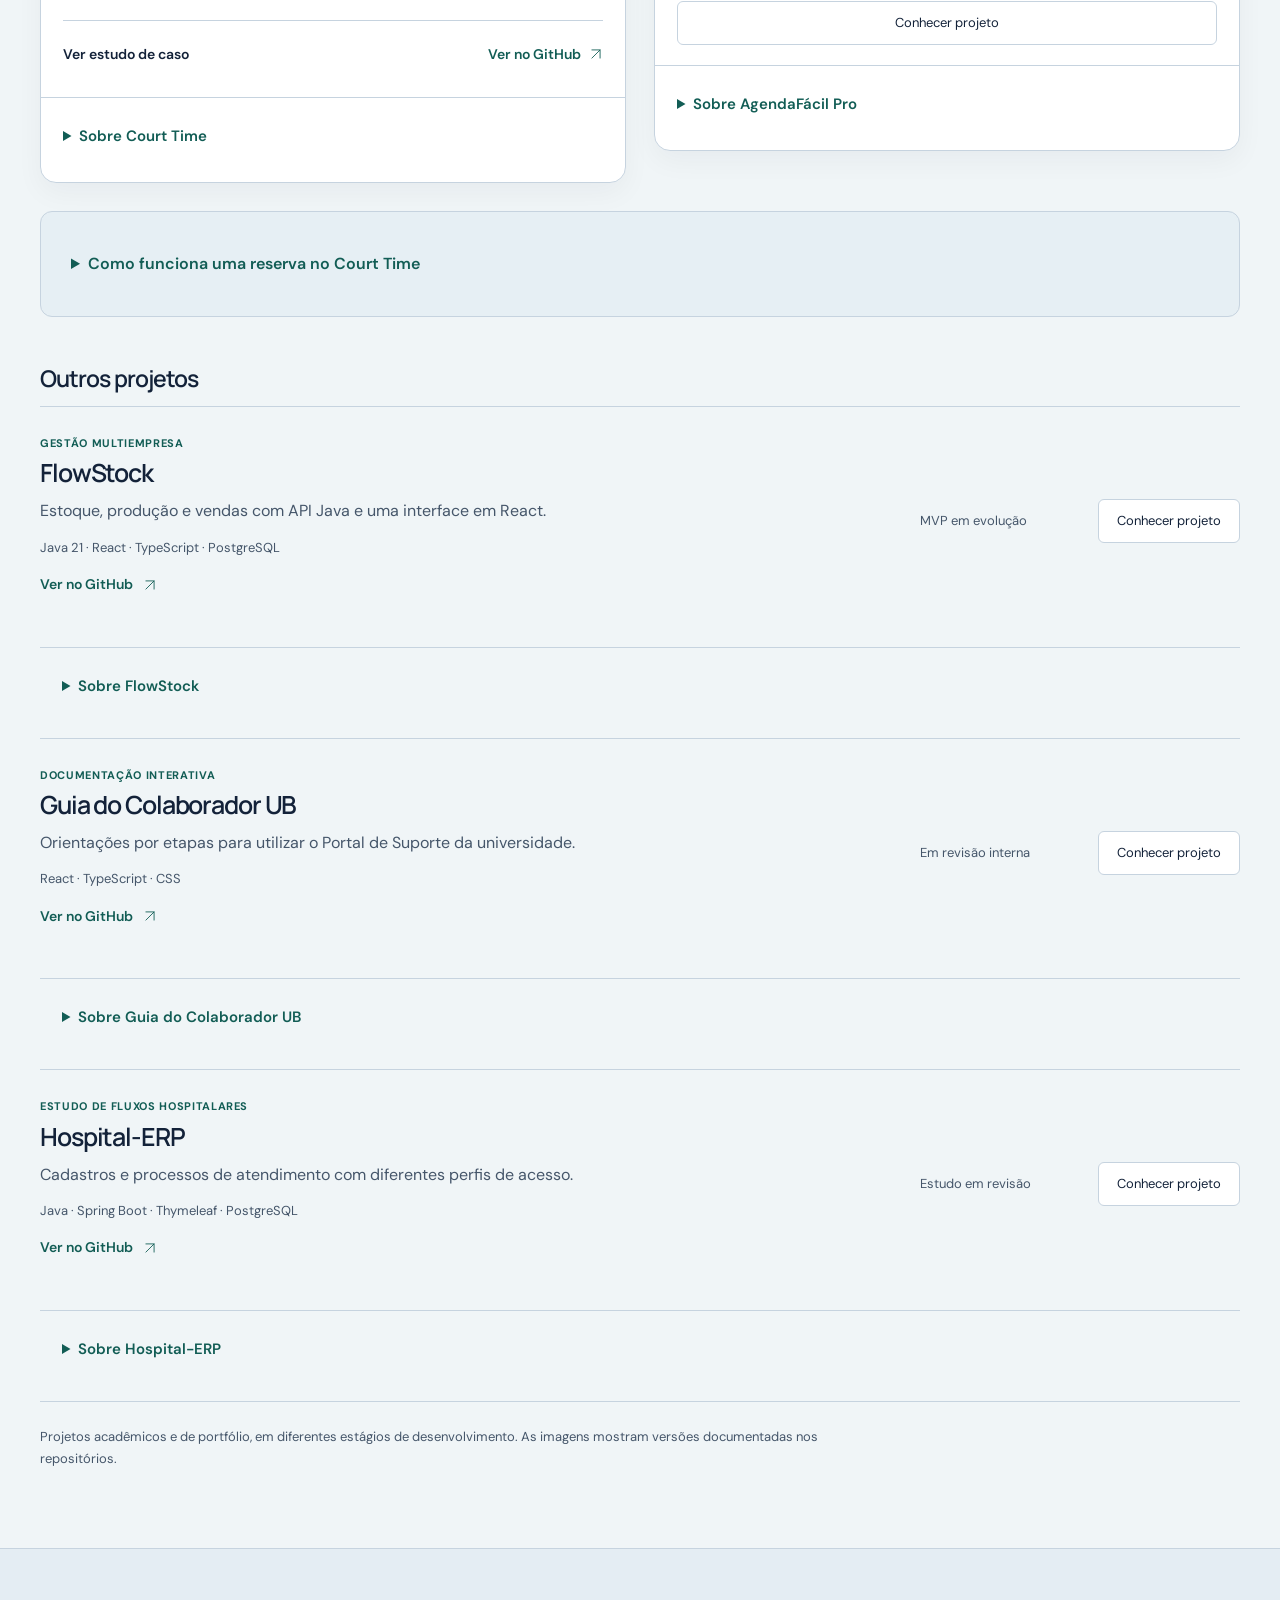
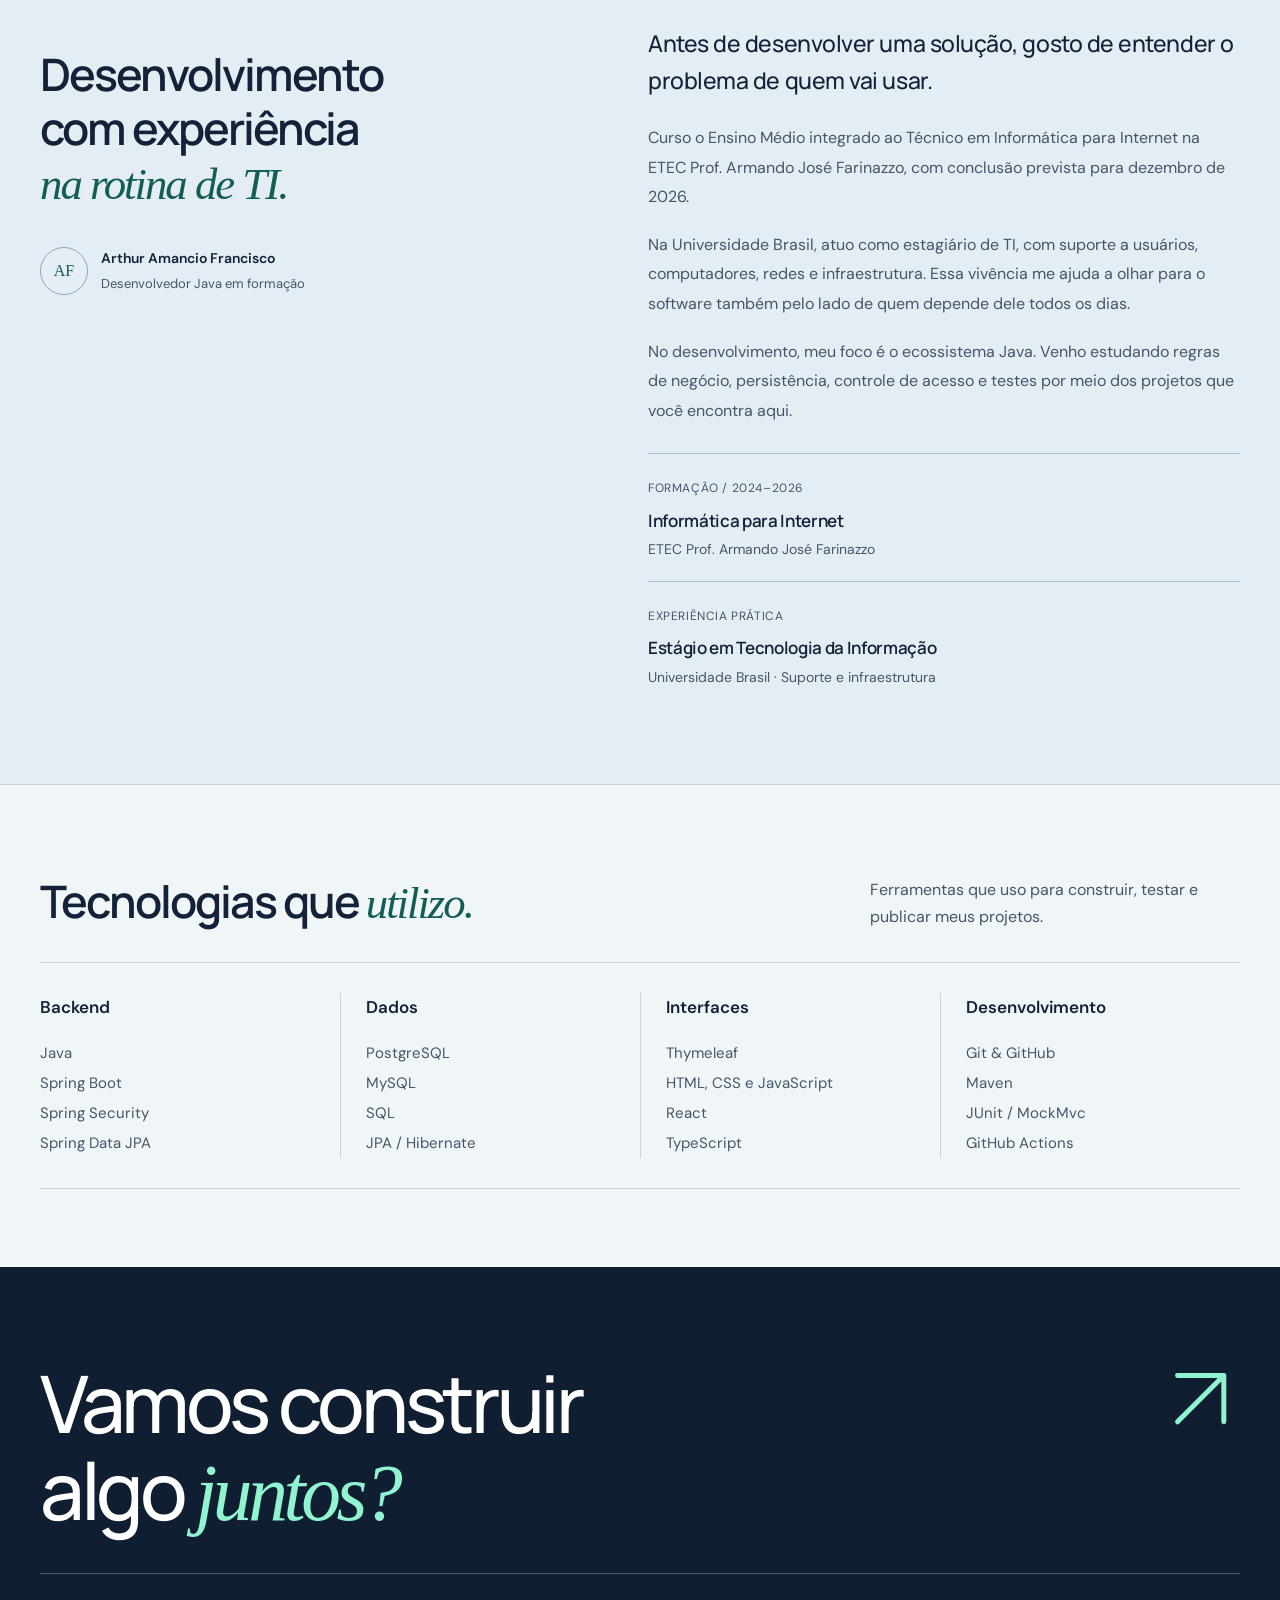
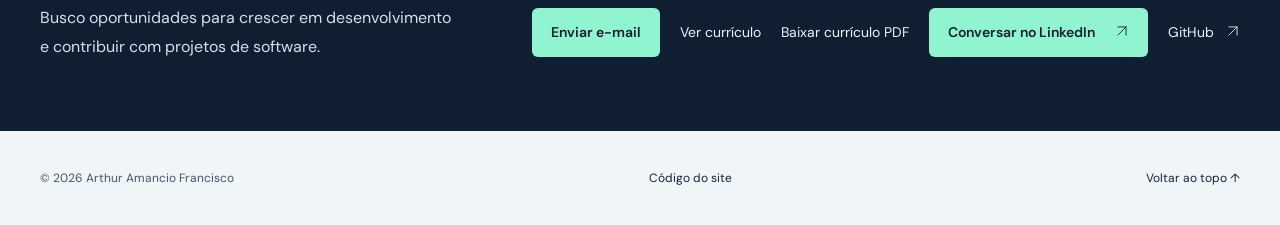
==== commit 6dd4fbe2: "feat: renovar identidade e navegação do portfólio" ====
--- a/index.html
+++ b/index.html
@@ -5,26 +5,26 @@
 <meta charset="utf-8"/>
 <meta content="width=device-width, initial-scale=1" name="viewport"/>
 <meta content="Arthur Amancio Francisco. Desenvolvedor Java em formação, com projetos em Spring Boot, PostgreSQL e interfaces web. Conheça meu trabalho." name="description"/>
-<meta content="#f6f5ef" name="theme-color"/>
+<meta content="#101e31" name="theme-color"/>
 <meta content="Arthur Amancio — Desenvolvimento de software" property="og:title"/>
-<meta content="Do processo à aplicação. Conheça Court Time e meus projetos de desenvolvimento web." property="og:description"/>
+<meta content="Conheça os projetos de Arthur Amancio com Java, Spring Boot e PostgreSQL, incluindo Court Time e AgendaFácil Pro." property="og:description"/>
 <link href="https://arthur-amancio-portfolio.onrender.com/" rel="canonical"/>
 <meta content="website" property="og:type"/>
 <meta content="pt_BR" property="og:locale"/>
 <meta content="https://arthur-amancio-portfolio.onrender.com/" property="og:url"/>
-<meta content="https://arthur-amancio-portfolio.onrender.com/assets/social-card.png" property="og:image"/>
+<meta content="https://arthur-amancio-portfolio.onrender.com/assets/social-card-v2.png" property="og:image"/>
 <meta content="1200" property="og:image:width"/>
 <meta content="630" property="og:image:height"/>
 <meta content="Arthur Amancio — Desenvolvimento Java, Spring Boot e PostgreSQL" property="og:image:alt"/>
 <meta content="summary_large_image" name="twitter:card"/>
-<meta content="https://arthur-amancio-portfolio.onrender.com/assets/social-card.png" name="twitter:image"/>
+<meta content="https://arthur-amancio-portfolio.onrender.com/assets/social-card-v2.png" name="twitter:image"/>
 <link href="https://fonts.googleapis.com" rel="preconnect"/>
 <link crossorigin="" href="https://fonts.gstatic.com" rel="preconnect"/>
 <link href="https://fonts.googleapis.com/css2?family=DM+Sans:wght@400;500;600;700&amp;family=Manrope:wght@400;500;600;700;800&amp;display=swap" rel="stylesheet"/>
 <title>Arthur Amancio — Desenvolvimento de software</title>
 <link href="assets/favicon.svg" rel="icon" type="image/svg+xml"/>
-<link href="style.css?v=4a55f872f2f5" rel="stylesheet"/>
-<script defer="" src="script.js?v=7df994ac85e8"></script>
+<link href="style.css?v=2e5b7633eae6" rel="stylesheet"/>
+<script defer="" src="script.js?v=826a7a55858f"></script>
 </head>
 <body>
 <a class="skip-link" href="#conteudo">Pular para o conteúdo</a>
@@ -33,57 +33,70 @@
 <a aria-label="Arthur Amancio — início" class="brand" href="#inicio">a<span>f</span><i>.</i></a>
 <button aria-controls="navigation" aria-expanded="false" class="menu-toggle" type="button">Menu <span aria-hidden="true">☰</span></button>
 <nav aria-label="Navegação principal" id="navigation">
-<a href="#projetos">Projetos</a><a href="#sobre">Sobre mim</a><a href="#contato">Contato <span aria-hidden="true"><svg aria-hidden="true" class="arrow" viewbox="0 0 24 24"><path d="M5 19 19 5M5 5h14v14"></path></svg></span></a>
+<a href="#projetos">Projetos</a><a href="#sobre">Sobre mim</a><a href="#contato">Contato <span aria-hidden="true"><svg aria-hidden="true" class="arrow" viewBox="0 0 24 24"><path d="M5 19 19 5M5 5h14v14"></path></svg></span></a>
 </nav>
-<a class="header-github" href="https://github.com/arthur-amancio">GitHub <span aria-hidden="true"><svg aria-hidden="true" class="arrow" viewbox="0 0 24 24"><path d="M5 19 19 5M5 5h14v14"></path></svg></span></a>
+<a class="header-github" href="https://github.com/arthur-amancio">GitHub <span aria-hidden="true"><svg aria-hidden="true" class="arrow" viewBox="0 0 24 24"><path d="M5 19 19 5M5 5h14v14"></path></svg></span></a>
 </div>
 </header>
 <main id="conteudo">
-<section aria-labelledby="hero-title" class="hero wrap" id="inicio">
+<div class="hero-band"><section aria-labelledby="hero-title" class="hero wrap" id="inicio">
 <div class="hero-copy">
-<p class="eyebrow"><span aria-hidden="true" class="status-dot"></span> Arthur Amancio Francisco</p>
-<h1 id="hero-title">Arthur Amancio.<br/><em>Desenvolvedor Java.</em></h1>
-<p class="hero-subtitle">Aplicações de agendamento e gestão com Spring Boot e PostgreSQL.</p>
-<p class="hero-description">Minha experiência em suporte de TI me ajuda a entender os problemas de quem usa os sistemas. Estudo desenvolvimento web na ETEC e busco oportunidades para evoluir em equipe.</p>
-<div class="actions"><a class="button button-dark" href="#projetos">Ver projetos <span aria-hidden="true">↓</span></a><a class="text-link" href="assets/curriculo.html">Ver currículo</a><a class="text-link" download="Arthur-Amancio-Curriculo.pdf" href="assets/Arthur-Amancio-Curriculo.pdf">Baixar currículo PDF</a><a class="text-link" href="#contato">Entrar em contato <span aria-hidden="true"><svg aria-hidden="true" class="arrow" viewbox="0 0 24 24"><path d="M5 19 19 5M5 5h14v14"></path></svg></span></a></div>
-<div class="hero-location"><span aria-hidden="true">⌁</span> Macedônia, São Paulo <span aria-hidden="true" class="location-divider">/</span> Foco em desenvolvimento web</div>
+<p class="eyebrow hero-kicker"><span aria-hidden="true" class="status-dot"></span> Desenvolvimento web · Macedônia, SP</p>
+<h1 id="hero-title">Arthur Amancio<span class="title-period">.</span><br><em>Desenvolvedor Java.</em></h1>
+<p class="hero-subtitle">Desenvolvo aplicações de agendamento e gestão com Spring Boot e PostgreSQL.</p>
+<p class="hero-description">Estudo Informática para Internet na ETEC e atuo com suporte de TI na Universidade Brasil. Nos meus projetos, trabalho com regras de negócio, bancos de dados e testes.</p>
+<div class="actions">
+  <a class="button button-dark" href="#projetos">Explorar projetos <span aria-hidden="true">↓</span></a>
+  <a class="button button-outline" href="assets/curriculo.html">Ver currículo <svg class="arrow" viewBox="0 0 24 24" aria-hidden="true"><path d="M5 19 19 5M5 5h14v14"></path></svg></a>
 </div>
-<div aria-label="Prévia real de um dos meus projetos" class="hero-visual">
-<div class="visual-top"><span class="mini-label">NA PRÁTICA</span><span class="visual-number">PROJETO / COURT TIME</span></div>
-
-<div class="preview-window"><div class="window-bar"><span aria-hidden="true" class="window-dots">● ● ●</span><span>courttime / agendamento</span><span aria-hidden="true"><svg aria-hidden="true" class="arrow" viewbox="0 0 24 24"><path d="M5 19 19 5M5 5h14v14"></path></svg></span></div><img alt="Consulta de horários da quadra no Court Time, TCC desenvolvido em equipe" height="1000" src="assets/courttime.png" width="1440"/></div>
-<div class="visual-caption"><div><span class="mini-label">IDEIAS QUE VIRAM SOFTWARE</span><p>Agendamento de quadras.<br/>Da solicitação à autorização.</p></div><a aria-label="Conhecer os projetos" class="circle-link" href="#projetos"><svg aria-hidden="true" class="arrow" viewbox="0 0 24 24"><path d="M5 19 19 5M5 5h14v14"></path></svg></a></div>
-<div class="visual-footer"><span>Java</span><span>Spring Boot</span><span>Dados &amp; regras de negócio</span></div>
 </div>
-</section>
-<div aria-label="Tecnologias principais" class="stack-band"><div class="wrap"><span>MEU ECOSSISTEMA</span><p>Java <b aria-hidden="true">·</b> Spring Boot <b aria-hidden="true">·</b> PostgreSQL <b aria-hidden="true">·</b> Thymeleaf <b aria-hidden="true">·</b> Git &amp; GitHub</p></div></div>
+<aside class="hero-visual" aria-labelledby="featured-title">
+  <div class="visual-top">
+    <p id="featured-title">Projetos em destaque</p>
+    <span aria-hidden="true" class="window-dots">● ● ●</span>
+  </div>
+  <div class="hero-projects">
+    <a class="hero-project" href="#projeto-courttime">
+      <span aria-hidden="true" class="project-mark">CT</span>
+      <span><strong>Court Time</strong><small>Agendamento de quadras · TCC em equipe</small></span>
+      <span class="jump-arrow"><svg class="arrow" viewBox="0 0 24 24" aria-hidden="true"><path d="M5 19 19 5M5 5h14v14"></path></svg></span>
+    </a>
+    <a class="hero-project" href="#projeto-agenda">
+      <span aria-hidden="true" class="project-mark project-mark-agenda">AF</span>
+      <span><strong>AgendaFácil Pro</strong><small>Agendamento de serviços · Projeto individual</small></span>
+      <span class="jump-arrow"><svg class="arrow" viewBox="0 0 24 24" aria-hidden="true"><path d="M5 19 19 5M5 5h14v14"></path></svg></span>
+    </a>
+  </div>
+  <div class="visual-footer"><span>Java</span><span>Spring Boot</span><span>PostgreSQL</span></div>
+</aside>
+</section></div>
 <section aria-labelledby="projects-title" class="wrap section projects" id="projetos">
-<div class="section-heading"><div><p class="eyebrow">01 / SELEÇÃO DE PROJETOS</p><h2 id="projects-title">Meus <em>projetos.</em></h2></div><p>Conheça o problema, as funcionalidades e o código de cada projeto.</p></div>
-<div class="filter-bar"><div aria-label="Filtrar projetos" class="filters" role="group"><button aria-pressed="true" data-filter="all" type="button">Todos <span>05</span></button><button aria-pressed="false" data-filter="java" type="button">Java &amp; Backend</button><button aria-pressed="false" data-filter="interface" type="button">Interfaces web</button></div><p aria-live="polite" class="result-count" id="filter-status">5 projetos</p></div>
+<div class="section-heading"><div><h2 id="projects-title">Projetos <em>selecionados.</em></h2></div><p>Explore o que cada projeto resolve e as decisões por trás do código.</p></div>
+<div class="filter-bar"><div aria-label="Filtrar projetos" class="filters" role="group"><button aria-pressed="true" data-filter="all" type="button">Todos</button><button aria-pressed="false" data-filter="java" type="button">Java &amp; Backend</button><button aria-pressed="false" data-filter="interface" type="button">Interfaces web</button></div><p aria-live="polite" class="result-count" id="filter-status">5 projetos</p></div>
 <div class="featured-grid">
 <article class="project-card" data-category="java" data-project="courttime" id="projeto-courttime">
-<div class="project-image court-image"><div class="image-topline"><span>COURT TIME</span><span>JAVA / WEB</span></div><a aria-label="Ampliar captura do Court Time" class="screenshot-button" data-image="courttime" href="assets/courttime.png"><img alt="Consulta de horários da quadra no Court Time" height="1000" loading="lazy" src="assets/courttime.png" width="1440"/><span class="zoom-hint">Ampliar captura <span aria-hidden="true">+</span></span></a><span class="image-label">TCC DESENVOLVIDO EM EQUIPE</span></div>
-<div class="project-meta"><p>01 <span>AGENDAMENTO INSTITUCIONAL</span></p><span class="project-state">Projeto acadêmico</span></div>
+<div class="project-image court-image"><a aria-label="Ampliar captura do Court Time" class="screenshot-button" data-image="courttime" href="assets/courttime.png"><img alt="Consulta de horários da quadra no Court Time" height="1000" loading="lazy" src="assets/courttime.png" width="1440"/><span class="zoom-hint">Ampliar captura <span aria-hidden="true">+</span></span></a><span class="image-label">Captura da versão 436b262 · TCC em equipe</span></div>
+<div class="project-meta"><p>Agendamento institucional</p><span class="project-state">Projeto acadêmico</span></div>
 <h3>Court Time</h3><p class="project-description">Da solicitação do aluno à conferência na portaria. Agendamento de quadra com participantes, PDFs e aprovação administrativa.</p><ul aria-label="Tecnologias do Court Time" class="tags"><li>Java 17</li><li>Spring Boot</li><li>PostgreSQL</li></ul>
-<div class="project-actions"><a class="text-link" href="#detalhes-courttime">Conhecer projeto</a><a aria-label="Ver no GitHub: Court Time" class="repository-link" href="https://github.com/arthur-amancio/CourtTime">Ver no GitHub <span aria-hidden="true"><svg aria-hidden="true" class="arrow" viewbox="0 0 24 24"><path d="M5 19 19 5M5 5h14v14"></path></svg></span></a></div>
+<div class="project-actions"><a class="text-link" href="#estudo-courttime">Ver estudo de caso</a><a aria-label="Ver no GitHub: Court Time" class="repository-link" href="https://github.com/arthur-amancio/CourtTime">Ver no GitHub <span aria-hidden="true"><svg aria-hidden="true" class="arrow" viewBox="0 0 24 24"><path d="M5 19 19 5M5 5h14v14"></path></svg></span></a></div>
 <details class="project-details" id="detalhes-courttime"><summary>Sobre Court Time</summary><p>TCC em equipe / Agendamento institucional</p><p>Sistema web desenvolvido em equipe para organizar o uso da quadra da ETEC. O processo passa por aluno, secretaria, administração e segurança, respeitando as regras institucionais de documentação e autorização.</p><ul><li>Consulta de horários e solicitação pelo aluno.</li><li>Lista de participantes e formulário oficial em PDF.</li><li>Conferência documental e registro da contribuição presencial.</li><li>Aprovação com revalidação de disponibilidade e controle de acesso.</li><li>Testes automatizados com PostgreSQL e integração contínua.</li></ul><p class="project-note">Projeto acadêmico. A assinatura é conferida pela secretaria; o pagamento permanece presencial. Imagem da baseline documentada 436b262.</p></details></article>
-<article class="project-card agenda-card" data-category="java" data-project="agenda" id="projeto-agenda"><div class="agenda-visual"><p class="eyebrow">COMO FUNCIONA / FLUXO ILUSTRATIVO</p><ol><li>Cliente escolhe o horário</li><li>Aplicação valida o agendamento</li><li>Estabelecimento acompanha no painel</li></ol><p>Agenda pública + administração protegida</p></div><p class="eyebrow">SEGUNDO DESTAQUE / PROJETO INDIVIDUAL</p><h3>AgendaFácil Pro</h3><p>Ajuda profissionais de serviços a organizar atendimentos. Desenvolvi uma agenda pública para clientes e um painel autenticado para o estabelecimento. Banco versionado com Flyway, proteção CSRF e testes automatizados.</p><span class="row-tech">Java · Spring Boot · PostgreSQL</span><a class="row-repo" href="https://github.com/arthur-amancio/AgendaFacil">Ver no GitHub <span aria-hidden="true">↗</span></a><span class="project-state">Em desenvolvimento</span><a class="row-link" href="#detalhes-agenda">Conhecer projeto</a><details class="project-details" id="detalhes-agenda"><summary>Sobre AgendaFácil Pro</summary><p>Em desenvolvimento / Agendamento de serviços</p><p>Sistema para pequenos estabelecimentos e profissionais de serviços. O cliente pode agendar pela área pública sem criar uma conta; o estabelecimento administra os atendimentos no painel protegido.</p><ul><li>Página pública de agendamento.</li><li>Painel administrativo autenticado.</li><li>Regras de horários e persistência com PostgreSQL.</li><li>Migrations com Flyway e proteção com Spring Security.</li><li>Testes automatizados e documentação de implantação.</li></ul><p class="project-note">Projeto de portfólio em desenvolvimento. Java, Spring Boot, Thymeleaf e PostgreSQL.</p></details></article></div>
-<details aria-labelledby="case-title" class="case-study" id="estudo-courttime"><summary>Estudo completo: como o Court Time organiza uma reserva</summary><p class="eyebrow">POR DENTRO DO PROJETO</p><h3 id="case-title">Uma reserva passa por mais de um responsável.</h3><div class="case-grid"><div><h4>O problema</h4><p>Organizar horários, participantes e documentos sem perder a conferência de cada etapa.</p></div><div><h4>A solução da equipe</h4><p>Um fluxo com quatro perfis e revalidação da disponibilidade antes da aprovação.</p></div><div><h4>Minhas contribuições documentadas</h4><ul><li><a href="https://github.com/arthur-amancio/CourtTime/commit/6978341430a88a0b28e8448555515a6eb2d6f71e">Apresentação do projeto no README.</a></li><li><a href="https://github.com/arthur-amancio/CourtTime/commit/c9ef3d1e93fcabc7891542b9d79bf9c3fc068671">Documentação do fechamento da revisão das regras da ETEC.</a></li><li><a href="https://github.com/arthur-amancio/CourtTime/commit/a21f46d0c35a4ec63162171774562004d3c995cb">Correção dos textos do aluno sobre assinatura gov.br.</a></li></ul><p>O sistema é um TCC em equipe. Os links identificam as alterações registradas na minha conta.</p></div></div><ol class="process-list"><li><strong>Aluno</strong><span>Solicita e reúne participantes e PDF.</span></li><li><strong>Secretaria</strong><span>Confere documentos e registra a contribuição presencial.</span></li><li><strong>Administração</strong><span>Revalida a disponibilidade e decide.</span></li><li><strong>Segurança</strong><span>Consulta a autorização e confere participantes.</span></li></ol><div class="case-evidence"><div><h4>Uma decisão técnica</h4><p>A aprovação revalida os horários dentro de uma transação para evitar reservas conflitantes. O repositório documenta a regra e os testes com PostgreSQL.</p><a class="row-repo" href="https://github.com/arthur-amancio/CourtTime#testes-e-build">Ver testes e documentação</a><br/><a class="row-repo" href="https://courttime-demo-k7g9.onrender.com/">Visitar página pública da demonstração</a><p class="project-note">A hospedagem gratuita pode levar um tempo para iniciar. As áreas de cada perfil exigem autenticação.</p><p class="project-note">Capturas da versão documentada 436b262; a interface atual pode apresentar diferenças.</p></div><a aria-label="Ampliar captura do Court Time no celular" class="mobile-capture" data-image="court-mobile" href="assets/courttime-mobile.png"><img alt="Consulta da quadra em uma tela de 390 pixels na versão documentada" height="1282" loading="lazy" src="assets/courttime-mobile.png" width="390"/><span>Ver no celular +</span></a></div></details>
-<div class="project-list">
-<article class="project-row" data-category="java interface" data-project="flowstock" id="projeto-flowstock"><span class="row-number">03</span><div class="row-main"><p class="eyebrow">GESTÃO MULTIEMPRESA</p><h3>FlowStock</h3><p>Estoque, produção e vendas com API Java e uma interface em React.</p><span class="row-tech">Java 21 · React · TypeScript · PostgreSQL</span><a class="row-repo" href="https://github.com/arthur-amancio/ControleEstoque">Ver no GitHub <span aria-hidden="true">↗</span></a></div><span class="row-status">MVP em evolução</span><a class="row-link" href="#detalhes-flowstock">Conhecer projeto</a><details class="project-details" id="detalhes-flowstock"><summary>Sobre FlowStock</summary><p>MVP em evolução / Gestão multiempresa</p><p>Estudo de gestão para pequenos negócios, com API em Spring Boot e interface em React. Reúne estoque, produção e vendas em uma estrutura com separação por empresa.</p><ul><li>Cadastro de produtos e clientes.</li><li>Movimentações de estoque, produção e vendas.</li><li>Autenticação com JWT e Spring Security.</li><li>Área administrativa para empresas, planos e auditoria.</li><li>Frontend React com TypeScript e banco PostgreSQL.</li></ul><p class="project-note">MVP de estudo e portfólio, ainda em evolução. Cobrança de assinaturas e integração de pagamentos estão entre as próximas etapas.</p></details></article>
-<article class="project-row" data-category="interface" data-project="guia" id="projeto-guia"><span class="row-number">04</span><div class="row-main"><p class="eyebrow">DOCUMENTAÇÃO INTERATIVA</p><h3>Guia do Colaborador UB</h3><p>Orientações por etapas para utilizar o Portal de Suporte da universidade.</p><span class="row-tech">React · TypeScript · CSS</span><a class="row-repo" href="https://github.com/arthur-amancio/Guia-Orienta-o-UB">Ver no GitHub <span aria-hidden="true">↗</span></a></div><span class="row-status">Em revisão interna</span><a class="row-link" href="#detalhes-guia">Conhecer projeto</a><details class="project-details" id="detalhes-guia"><summary>Sobre Guia do Colaborador UB</summary><p>Em revisão interna / Documentação interativa</p><p>Tutorial visual para orientar colaboradores da Universidade Brasil no uso do Portal de Suporte. O guia explica o caminho; os chamados continuam sendo registrados no portal oficial.</p><ul><li>Tutorial organizado em cinco etapas.</li><li>Capturas reais e sanitizadas do portal.</li><li>Marcações e legendas para identificar campos e ações.</li><li>Navegação por teclado e adaptação para celular.</li><li>React, TypeScript, CSS e conteúdo estruturado.</li></ul><p class="project-note">Em revisão interna. O repositório não confirma publicação ou aprovação institucional da versão atual.</p></details></article>
-<article class="project-row" data-category="java" data-project="hospital" id="projeto-hospital"><span class="row-number">05</span><div class="row-main"><p class="eyebrow">ESTUDO DE FLUXOS HOSPITALARES</p><h3>Hospital-ERP</h3><p>Cadastros e processos de atendimento com diferentes perfis de acesso.</p><span class="row-tech">Java · Spring Boot · Thymeleaf · PostgreSQL</span><a class="row-repo" href="https://github.com/arthur-amancio/Hospital-ERP">Ver no GitHub <span aria-hidden="true">↗</span></a></div><span class="row-status">Estudo em revisão</span><a class="row-link" href="#detalhes-hospital">Conhecer projeto</a><details class="project-details" id="detalhes-hospital"><summary>Sobre Hospital-ERP</summary><p>Estudo em revisão / Fluxos hospitalares</p><p>Aplicação acadêmica para praticar cadastros e operações de um sistema hospitalar com Java e Spring Boot. O foco é aprendizado, com dados fictícios.</p><ul><li>Cadastros de pacientes, médicos, funcionários e usuários.</li><li>Consultas, agenda e atendimentos.</li><li>Internações, leitos e movimentação de medicamentos.</li><li>Autenticação e autorização por perfil.</li><li>Testes de acesso e documentação das limitações.</li></ul><p class="project-note">Estudo em revisão. Não preparado para operação hospitalar ou armazenamento de prontuários reais.</p></details></article>
+<article class="project-card agenda-card" data-category="java" data-project="agenda" id="projeto-agenda"><div class="agenda-visual"><p class="eyebrow">Fluxo ilustrativo</p><ol><li>Cliente escolhe o horário</li><li>Aplicação valida o agendamento</li><li>Estabelecimento acompanha no painel</li></ol></div><p class="eyebrow">Projeto individual</p><h3>AgendaFácil Pro</h3><p>Ajuda profissionais de serviços a organizar atendimentos. Desenvolvi uma agenda pública para clientes e um painel autenticado para o estabelecimento. Banco versionado com Flyway, proteção CSRF e testes automatizados.</p><span class="row-tech">Java · Spring Boot · PostgreSQL</span><a class="row-repo" href="https://github.com/arthur-amancio/AgendaFacil">Ver no GitHub <svg class="arrow" viewBox="0 0 24 24" aria-hidden="true"><path d="M5 19 19 5M5 5h14v14"></path></svg></a><span class="project-state">Em desenvolvimento</span><a class="row-link" href="#detalhes-agenda">Conhecer projeto</a><details class="project-details" id="detalhes-agenda"><summary>Sobre AgendaFácil Pro</summary><p>Em desenvolvimento / Agendamento de serviços</p><p>Sistema para pequenos estabelecimentos e profissionais de serviços. O cliente pode agendar pela área pública sem criar uma conta; o estabelecimento administra os atendimentos no painel protegido.</p><ul><li>Página pública de agendamento.</li><li>Painel administrativo autenticado.</li><li>Regras de horários e persistência com PostgreSQL.</li><li>Migrations com Flyway e proteção com Spring Security.</li><li>Testes automatizados e documentação de implantação.</li></ul><p class="project-note">Projeto de portfólio em desenvolvimento. Java, Spring Boot, Thymeleaf e PostgreSQL.</p><p><a href="https://github.com/arthur-amancio/AgendaFacil#como-executar">Ver como executar a agenda de demonstração local</a>.</p></details></article></div>
+<details aria-labelledby="case-title" class="case-study" id="estudo-courttime"><summary>Como funciona uma reserva no Court Time</summary><h3 id="case-title">Uma reserva passa por mais de um responsável.</h3><div class="case-grid"><div><h4>O problema</h4><p>Organizar horários, participantes e documentos sem perder a conferência de cada etapa.</p></div><div><h4>A solução da equipe</h4><p>Um fluxo com quatro perfis e revalidação da disponibilidade antes da aprovação.</p></div><div><h4>Minhas contribuições documentadas</h4><ul><li><a href="https://github.com/arthur-amancio/CourtTime/commit/6978341430a88a0b28e8448555515a6eb2d6f71e">Apresentação do projeto no README.</a></li><li><a href="https://github.com/arthur-amancio/CourtTime/commit/c9ef3d1e93fcabc7891542b9d79bf9c3fc068671">Documentação do fechamento da revisão das regras da ETEC.</a></li><li><a href="https://github.com/arthur-amancio/CourtTime/commit/a21f46d0c35a4ec63162171774562004d3c995cb">Correção dos textos do aluno sobre assinatura gov.br.</a></li></ul><p>O sistema é um TCC em equipe. Os links identificam as alterações registradas na minha conta.</p></div></div><ol class="process-list"><li><strong>Aluno</strong><span>Solicita e reúne participantes e PDF.</span></li><li><strong>Secretaria</strong><span>Confere documentos e registra a contribuição presencial.</span></li><li><strong>Administração</strong><span>Revalida a disponibilidade e decide.</span></li><li><strong>Segurança</strong><span>Consulta a autorização e confere participantes.</span></li></ol><div class="case-evidence"><div><h4>Uma decisão técnica</h4><p>A aprovação revalida os horários dentro de uma transação para evitar reservas conflitantes. O repositório documenta a regra e os testes com PostgreSQL.</p><a class="row-repo" href="https://github.com/arthur-amancio/CourtTime#testes-e-build">Ver testes e documentação</a><br/><a class="row-repo" href="https://courttime-demo-k7g9.onrender.com/">Visitar página pública da demonstração</a><p class="project-note">A hospedagem gratuita pode levar um tempo para iniciar. As áreas de cada perfil exigem autenticação.</p><p class="project-note">Capturas da versão documentada 436b262; a interface atual pode apresentar diferenças.</p></div><a aria-label="Ampliar captura do Court Time no celular" class="mobile-capture" data-image="court-mobile" href="assets/courttime-mobile.png"><img alt="Consulta da quadra em uma tela de 390 pixels na versão documentada" height="1282" loading="lazy" src="assets/courttime-mobile.png" width="390"/><span>Ver no celular +</span></a></div></details>
+<div class="project-list"><h3 class="other-projects-title">Outros projetos</h3>
+<article class="project-row" data-category="java interface" data-project="flowstock" id="projeto-flowstock"><div class="row-main"><p class="eyebrow">GESTÃO MULTIEMPRESA</p><h3>FlowStock</h3><p>Estoque, produção e vendas com API Java e uma interface em React.</p><span class="row-tech">Java 21 · React · TypeScript · PostgreSQL</span><a class="row-repo" href="https://github.com/arthur-amancio/ControleEstoque">Ver no GitHub <svg class="arrow" viewBox="0 0 24 24" aria-hidden="true"><path d="M5 19 19 5M5 5h14v14"></path></svg></a></div><span class="row-status">MVP em evolução</span><a class="row-link" href="#detalhes-flowstock">Conhecer projeto</a><details class="project-details" id="detalhes-flowstock"><summary>Sobre FlowStock</summary><p>MVP em evolução / Gestão multiempresa</p><p>Estudo de gestão para pequenos negócios, com API em Spring Boot e interface em React. Reúne estoque, produção e vendas em uma estrutura com separação por empresa.</p><ul><li>Cadastro de produtos e clientes.</li><li>Movimentações de estoque, produção e vendas.</li><li>Autenticação com JWT e Spring Security.</li><li>Área administrativa para empresas, planos e auditoria.</li><li>Frontend React com TypeScript e banco PostgreSQL.</li></ul><p class="project-note">MVP de estudo e portfólio, ainda em evolução. Cobrança de assinaturas e integração de pagamentos estão entre as próximas etapas.</p></details></article>
+<article class="project-row" data-category="interface" data-project="guia" id="projeto-guia"><div class="row-main"><p class="eyebrow">DOCUMENTAÇÃO INTERATIVA</p><h3>Guia do Colaborador UB</h3><p>Orientações por etapas para utilizar o Portal de Suporte da universidade.</p><span class="row-tech">React · TypeScript · CSS</span><a class="row-repo" href="https://github.com/arthur-amancio/Guia-Orienta-o-UB">Ver no GitHub <svg class="arrow" viewBox="0 0 24 24" aria-hidden="true"><path d="M5 19 19 5M5 5h14v14"></path></svg></a></div><span class="row-status">Em revisão interna</span><a class="row-link" href="#detalhes-guia">Conhecer projeto</a><details class="project-details" id="detalhes-guia"><summary>Sobre Guia do Colaborador UB</summary><p>Em revisão interna / Documentação interativa</p><p>Tutorial visual para orientar colaboradores da Universidade Brasil no uso do Portal de Suporte. O guia explica o caminho; os chamados continuam sendo registrados no portal oficial.</p><ul><li>Tutorial organizado em cinco etapas.</li><li>Capturas reais e sanitizadas do portal.</li><li>Marcações e legendas para identificar campos e ações.</li><li>Navegação por teclado e adaptação para celular.</li><li>React, TypeScript, CSS e conteúdo estruturado.</li></ul><p class="project-note">Em revisão interna. O repositório não confirma publicação ou aprovação institucional da versão atual.</p></details></article>
+<article class="project-row" data-category="java" data-project="hospital" id="projeto-hospital"><div class="row-main"><p class="eyebrow">ESTUDO DE FLUXOS HOSPITALARES</p><h3>Hospital-ERP</h3><p>Cadastros e processos de atendimento com diferentes perfis de acesso.</p><span class="row-tech">Java · Spring Boot · Thymeleaf · PostgreSQL</span><a class="row-repo" href="https://github.com/arthur-amancio/Hospital-ERP">Ver no GitHub <svg class="arrow" viewBox="0 0 24 24" aria-hidden="true"><path d="M5 19 19 5M5 5h14v14"></path></svg></a></div><span class="row-status">Estudo em revisão</span><a class="row-link" href="#detalhes-hospital">Conhecer projeto</a><details class="project-details" id="detalhes-hospital"><summary>Sobre Hospital-ERP</summary><p>Estudo em revisão / Fluxos hospitalares</p><p>Aplicação acadêmica para praticar cadastros e operações de um sistema hospitalar com Java e Spring Boot. O foco é aprendizado, com dados fictícios.</p><ul><li>Cadastros de pacientes, médicos, funcionários e usuários.</li><li>Consultas, agenda e atendimentos.</li><li>Internações, leitos e movimentação de medicamentos.</li><li>Autenticação e autorização por perfil.</li><li>Testes de acesso e documentação das limitações.</li></ul><p class="project-note">Estudo em revisão. Não preparado para operação hospitalar ou armazenamento de prontuários reais.</p></details></article>
 </div>
 <p class="project-note">Projetos acadêmicos e de portfólio, em diferentes estágios de desenvolvimento. As imagens mostram versões documentadas nos repositórios.</p>
 </section>
 <section aria-labelledby="about-title" class="about-section" id="sobre"><div class="wrap about-grid">
-<div class="about-intro"><p class="eyebrow">02 / POR TRÁS DO CÓDIGO</p><h2 id="about-title">Desenvolvimento<br/>com experiência<br/><em>na rotina de TI.</em></h2><div class="about-signature"><span aria-hidden="true" class="signature-mark">AF</span><div><strong>Arthur Amancio Francisco</strong><span>Desenvolvedor Java em formação</span></div></div></div>
+<div class="about-intro"><h2 id="about-title">Desenvolvimento<br/>com experiência<br/><em>na rotina de TI.</em></h2><div class="about-signature"><span aria-hidden="true" class="signature-mark">AF</span><div><strong>Arthur Amancio Francisco</strong><span>Desenvolvedor Java em formação</span></div></div></div>
 <div class="about-content"><p class="about-lead">Antes de desenvolver uma solução, gosto de entender o problema de quem vai usar.</p><p>Curso o Ensino Médio integrado ao Técnico em Informática para Internet na ETEC Prof. Armando José Farinazzo, com conclusão prevista para dezembro de 2026.</p><p>Na Universidade Brasil, atuo como estagiário de TI, com suporte a usuários, computadores, redes e infraestrutura. Essa vivência me ajuda a olhar para o software também pelo lado de quem depende dele todos os dias.</p><p>No desenvolvimento, meu foco é o ecossistema Java. Venho estudando regras de negócio, persistência, controle de acesso e testes por meio dos projetos que você encontra aqui.</p><div class="experience"><div><span class="experience-label">FORMAÇÃO / 2024–2026</span><h3>Informática para Internet</h3><p>ETEC Prof. Armando José Farinazzo</p></div><div><span class="experience-label">EXPERIÊNCIA PRÁTICA</span><h3>Estágio em Tecnologia da Informação</h3><p>Universidade Brasil · Suporte e infraestrutura</p></div></div></div>
 </div></section>
-<section aria-labelledby="toolbox-title" class="wrap section toolbox"><div class="section-heading"><div><p class="eyebrow">03 / FERRAMENTAS DE TRABALHO</p><h2 id="toolbox-title">Tecnologias que <em>utilizo.</em></h2></div><p>Tecnologias que utilizo nos projetos.<br/>Aprendizado em evolução constante.</p></div><dl class="toolbox-grid"><div><dt><span>01</span> Backend</dt><dd>Java<br/>Spring Boot<br/>Spring Security<br/>Spring Data JPA</dd></div><div><dt><span>02</span> Dados</dt><dd>PostgreSQL<br/>MySQL<br/>SQL<br/>JPA / Hibernate</dd></div><div><dt><span>03</span> Interfaces</dt><dd>Thymeleaf<br/>HTML, CSS e JavaScript<br/>React<br/>TypeScript</dd></div><div><dt><span>04</span> Desenvolvimento</dt><dd>Git &amp; GitHub<br/>Maven<br/>JUnit / MockMvc<br/>GitHub Actions</dd></div></dl></section>
-<section aria-labelledby="contact-title" class="contact-section" id="contato"><div class="wrap contact-inner"><p class="eyebrow">04 / PRÓXIMO PASSO</p><h2 id="contact-title">Vamos construir<br/>algo <em>juntos?</em><span aria-hidden="true"><svg aria-hidden="true" class="arrow" viewbox="0 0 24 24"><path d="M5 19 19 5M5 5h14v14"></path></svg></span></h2><div class="contact-bottom"><p>Busco oportunidades para crescer em desenvolvimento<br/>e contribuir com projetos de software.</p><div class="actions"><a class="button button-light" href="mailto:arthurfrancisco2510@gmail.com">Enviar e-mail</a><a class="contact-github" href="assets/curriculo.html">Ver currículo</a><a class="contact-github" download="Arthur-Amancio-Curriculo.pdf" href="assets/Arthur-Amancio-Curriculo.pdf">Baixar currículo PDF</a><a class="button button-light" href="https://www.linkedin.com/in/arthur-amancio-francisco/">Conversar no LinkedIn <span aria-hidden="true"><svg aria-hidden="true" class="arrow" viewbox="0 0 24 24"><path d="M5 19 19 5M5 5h14v14"></path></svg></span></a><a class="contact-github" href="https://github.com/arthur-amancio">GitHub <span aria-hidden="true"><svg aria-hidden="true" class="arrow" viewbox="0 0 24 24"><path d="M5 19 19 5M5 5h14v14"></path></svg></span></a></div></div></div></section>
+<section aria-labelledby="toolbox-title" class="wrap section toolbox"><div class="section-heading"><div><h2 id="toolbox-title">Tecnologias que <em>utilizo.</em></h2></div><p>Ferramentas que uso para construir, testar e publicar meus projetos.</p></div><dl class="toolbox-grid"><div><dt>Backend</dt><dd>Java<br/>Spring Boot<br/>Spring Security<br/>Spring Data JPA</dd></div><div><dt>Dados</dt><dd>PostgreSQL<br/>MySQL<br/>SQL<br/>JPA / Hibernate</dd></div><div><dt>Interfaces</dt><dd>Thymeleaf<br/>HTML, CSS e JavaScript<br/>React<br/>TypeScript</dd></div><div><dt>Desenvolvimento</dt><dd>Git &amp; GitHub<br/>Maven<br/>JUnit / MockMvc<br/>GitHub Actions</dd></div></dl></section>
+<section aria-labelledby="contact-title" class="contact-section" id="contato"><div class="wrap contact-inner"><h2 id="contact-title">Vamos construir<br/>algo <em>juntos?</em><span aria-hidden="true"><svg aria-hidden="true" class="arrow" viewBox="0 0 24 24"><path d="M5 19 19 5M5 5h14v14"></path></svg></span></h2><div class="contact-bottom"><p>Busco oportunidades para crescer em desenvolvimento<br/>e contribuir com projetos de software.</p><div class="actions"><a class="button button-light" href="mailto:arthurfrancisco2510@gmail.com">Enviar e-mail</a><a class="contact-github" href="assets/curriculo.html">Ver currículo</a><a class="contact-github" download="Arthur-Amancio-Curriculo.pdf" href="assets/Arthur-Amancio-Curriculo.pdf">Baixar currículo PDF</a><a class="button button-light" href="https://www.linkedin.com/in/arthur-amancio-francisco/">Conversar no LinkedIn <span aria-hidden="true"><svg aria-hidden="true" class="arrow" viewBox="0 0 24 24"><path d="M5 19 19 5M5 5h14v14"></path></svg></span></a><a class="contact-github" href="https://github.com/arthur-amancio">GitHub <span aria-hidden="true"><svg aria-hidden="true" class="arrow" viewBox="0 0 24 24"><path d="M5 19 19 5M5 5h14v14"></path></svg></span></a></div></div></div></section>
 </main>
-<footer class="wrap footer"><p>© <span id="year">2026</span> Arthur Amancio Francisco</p><p>Feito com intenção. Evoluindo com prática.</p><a href="#inicio">Voltar ao topo ↑</a></footer>
+<footer class="wrap footer"><p>© <span id="year">2026</span> Arthur Amancio Francisco</p><a href="https://github.com/arthur-amancio/Portifolio">Código do site</a><a href="#inicio">Voltar ao topo ↑</a></footer>
 <dialog aria-labelledby="image-title" id="image-dialog"><div class="image-dialog-header"><h2 id="image-title">Captura do projeto</h2><button aria-label="Fechar captura" class="close-dialog" id="close-image" type="button">×</button></div><img alt="" id="image-preview"/><p id="image-caption"></p></dialog>
 </body>
 </html>
--- a/style.css
+++ b/style.css
@@ -1,13 +1,13 @@
 
 :root {
-  --paper: #f8f8f3;
+  --paper: #f0f5f7;
   --white: #ffffff;
-  --ink: #172c21;
-  --green: #24583c;
-  --muted: #43594b;
-  --line: #c7d1c5;
-  --deep: #163c2a;
-  --lime: #d6ed8c;
+  --ink: #132239;
+  --green: #125d55;
+  --muted: #45566a;
+  --line: #c6d3df;
+  --deep: #101e31;
+  --lime: #90f4d1;
   --display: 'Manrope', system-ui, sans-serif;
   --body: 'DM Sans', system-ui, sans-serif;
 }
@@ -54,29 +54,12 @@
 .button-dark { color: white; background: var(--ink); }
 .button-dark:hover { color: white; background: var(--green); }
 .text-link { display: inline-flex; gap: 12px; align-items: center; border: 0; padding: 10px 0; min-height: 44px; background: none; font-size: 14px; font-weight: 600; }
-.hero-location { font-size: 12px; color: var(--muted); margin-top: 27px; display: flex; gap: 9px; align-items: center; flex-wrap: wrap; }
-.hero-location > span:first-child { font-size: 18px; }
-.location-divider { margin-inline: 3px; }
-.hero-visual { position: relative; background: #e0e9d9; border: 1px solid #bdcdb6; border-radius: 12px; padding: 24px; overflow: hidden; }
+.hero-visual { position: relative; background: #14263c; border: 1px solid #31485d; border-radius: 12px; padding: 24px; overflow: hidden; }
 .visual-top, .visual-footer, .window-bar { display: flex; align-items: center; justify-content: space-between; gap: 12px; }
-.visual-top { color: #28482f; }
+.visual-top { color: #e4f0ff; }
 .visual-number { font: 11px monospace; }
-.code-mark { font: 80px/1.1 Georgia, serif; color: #b4c6a7; position: absolute; top: 30px; right: 24px; letter-spacing: -.1em; }
-.preview-window { position: relative; margin-top: 45px; border: 1px solid #bacbb4; background: white; border-radius: 6px; overflow: hidden; box-shadow: 0 8px 18px #273d281a; }
-.window-bar { padding: 10px 12px; font: 10px monospace; color: #40583f; background: #f8faf6; border-bottom: 1px solid #d5dfcf; }
-.window-dots { letter-spacing: 2px; font-size: 7px; color: #60765a; }
-.preview-window img { width: 100%; height: auto; }
-.visual-caption { margin-top: 24px; display: flex; justify-content: space-between; align-items: center; gap: 12px; }
-.visual-caption .mini-label { font-size: 11px; color: #3c583c; }
-.visual-caption p { font: 600 23px/1.4 var(--display); letter-spacing: -.04em; margin-top: 7px; }
-.circle-link { background: var(--deep); color: var(--lime); border-radius: 50%; display: grid; place-items: center; width: 48px; height: 48px; font-size: 22px; flex-shrink: 0; }
-.circle-link:hover { color: white; background: var(--green); }
-.visual-footer { margin-top: 24px; padding-top: 16px; border-top: 1px solid #b4c6a7; font-size: 11px; color: #3e573d; flex-wrap: wrap; }
-.stack-band { border-block: 1px solid var(--line); padding-block: 24px; }
-.stack-band > .wrap { display: flex; gap: 30px; align-items: center; justify-content: space-between; flex-wrap: wrap; }
-.stack-band > .wrap > span { font-size: 12px; letter-spacing: .07em; color: var(--muted); }
-.stack-band p { font: 500 18px/1.5 var(--display); display: flex; align-items: center; flex-wrap: wrap; gap: 24px; }
-.stack-band b { font-size: 18px; font-weight: 400; color: var(--green); }
+.window-dots { letter-spacing: 2px; font-size: 7px; color: #90f4d1; }
+.visual-footer { margin-top: 24px; padding-top: 16px; border-top: 1px solid #31485d; font-size: 11px; color: #bdd0df; flex-wrap: wrap; }
 .section { padding-block: 78px; }
 .section-heading { display: flex; justify-content: space-between; gap: 32px; align-items: flex-end; margin-bottom: 32px; }
 .section-heading h2 { margin-top: 12px; }
@@ -87,22 +70,17 @@
 .filters button[aria-pressed=true] { background: var(--ink); border-color: var(--ink); color: white; }
 .filters button span { font-size: 12px; margin-left: 8px; }
 .result-count { font-size: 14px; color: var(--muted); }
-.featured-grid { display: grid; grid-template-columns: minmax(0,1fr); gap: 28px; }
-.project-card { min-width: 0; border: 1px solid var(--line); border-radius: 12px; overflow: hidden; padding-bottom: 22px; background: white; display: grid; grid-template-columns: minmax(0,1.1fr) minmax(0,1fr); }
-.project-card > .project-image { grid-column: auto; grid-row: auto; }
-.project-card > :not(.project-image) { grid-column: auto; }
-.project-card > .project-actions { margin-bottom: 0; }
-.project-image { background: #e3ebdc; }
-.image-topline { display: flex; justify-content: space-between; gap: 12px; padding: 16px 20px; font-size: 12px; font-weight: 700; letter-spacing: .05em; color: #344d30; }
-.screenshot-button { display: block; position: relative; border: 0; border-block: 1px solid #c8d3c0; width: 100%; background: white; padding: 0; }
-.screenshot-button img { width: 100%; height: auto; aspect-ratio: 1.44; object-fit: contain; }
+.featured-grid { display: grid; grid-template-columns: repeat(2,minmax(0,1fr)); gap: 28px; align-items: start; }
+.project-card { min-width: 0; border: 1px solid var(--line); border-radius: 12px; overflow: hidden; padding-bottom: 22px; background: white; display: flex; flex-direction: column; }
+.project-image { background: #deebf0; }
+.screenshot-button { display: block; position: relative; border: 0; border-block: 1px solid #c6d3df; width: 100%; background: white; padding: 0; }
+.screenshot-button img { width: 100%; height: auto; aspect-ratio: 1.85; object-fit: cover; object-position: top; }
 .zoom-hint { position: absolute; right: 12px; bottom: 12px; display: flex; align-items: center; gap: 16px; background: var(--ink); color: white; padding: 8px 12px; border-radius: 5px; font-size: 12px; box-shadow: 0 2px 8px #0002; }
 .screenshot-button:hover .zoom-hint { background: var(--green); }
-.image-label { display: block; padding: 12px 20px; font-size: 11px; letter-spacing: .04em; color: #354d30; }
+.image-label { display: block; padding: 12px 20px; font-size: 11px; letter-spacing: .04em; color: #28475a; }
 .project-meta { display: flex; justify-content: space-between; flex-wrap: wrap; align-items: center; margin: 22px 22px 0; gap: 10px; }
 .project-meta > p { font-size: 12px; }
-.project-meta > p > span { margin-left: 9px; letter-spacing: .04em; color: var(--muted); font-size: 11px; }
-.project-state { font-size: 12px; color: #224e2b; background: #e4eedc; padding: 4px 8px; border-radius: 4px; }
+.project-state { font-size: 12px; color: #15534d; background: #d7f3e9; padding: 4px 8px; border-radius: 4px; }
 .project-card h3 { font-size: 30px; margin: 15px 22px 0; }
 .project-description { font-size: 16px; color: var(--muted); margin: 14px 22px 0; line-height: 1.8; }
 .tags { display: flex; gap: 8px; flex-wrap: wrap; list-style: none; padding: 0; margin: 20px 22px; }
@@ -110,9 +88,8 @@
 .project-actions { display: flex; justify-content: space-between; align-items: center; gap: 14px; margin: auto 22px 0; border-top: 1px solid var(--line); padding-top: 12px; flex-wrap: wrap; }
 .repository-link { font-size: 14px; color: var(--green); font-weight: 600; min-height: 44px; display: inline-flex; align-items: center; gap: 8px; }
 .project-list { margin-top: 38px; }
-.project-row { display: grid; grid-template-columns: 32px 1fr 160px 120px; gap: 20px; align-items: center; padding: 28px 0; border-top: 1px solid var(--line); }
+.project-row { display: grid; grid-template-columns: minmax(0,1fr) 160px 142px; gap: 20px; align-items: center; padding: 28px 0; border-top: 1px solid var(--line); }
 .project-row:last-child { border-bottom: 1px solid var(--line); }
-.row-number { align-self: start; font: 13px/1.5 monospace; color: var(--muted); padding-top: 3px; }
 .row-main > .eyebrow { font-size: 11px; letter-spacing: .06em; }
 .row-main h3 { font-size: 25px; margin-top: 7px; }
 .row-main > p:not(.eyebrow) { color: var(--muted); font-size: 16px; margin-top: 10px; }
@@ -122,17 +99,17 @@
 .row-link { display: inline-flex; align-items: center; justify-content: center; gap: 9px; padding: 10px 12px; min-height: 44px; border: 1px solid var(--line); background: white; border-radius: 6px; font-size: 13px; }
 .row-link:hover { background: var(--ink); color: white; border-color: var(--ink); }
 .project-note { font-size: 13px; color: var(--muted); margin-top: 24px; max-width: 850px; }
-.about-section { background: #e8eee2; border-block: 1px solid #c9d5c0; padding-block: 76px; }
+.about-section { background: #e4edf3; border-block: 1px solid #c6d3df; padding-block: 76px; }
 .about-grid { display: grid; grid-template-columns: 1fr 1.1fr; gap: 70px; }
 .about-intro h2 { margin-top: 22px; line-height: 1.2; }
 .about-signature { display: flex; align-items: center; gap: 13px; margin-top: 35px; }
-.signature-mark { width: 48px; height: 48px; display: grid; place-items: center; border: 1px solid #9eb38f; border-radius: 50%; font: 16px Georgia, serif; color: var(--green); flex-shrink: 0; }
+.signature-mark { width: 48px; height: 48px; display: grid; place-items: center; border: 1px solid #8ca6bc; border-radius: 50%; font: 16px Georgia, serif; color: var(--green); flex-shrink: 0; }
 .about-signature strong { display: block; font-size: 14px; font-weight: 600; }
 .about-signature div > span { display: block; font-size: 13px; color: var(--muted); margin-top: 3px; }
 .about-content > p { color: var(--muted); font-size: 16px; margin-top: 18px; line-height: 1.85; }
 .about-content > .about-lead { font: 500 23px/1.6 var(--display); color: var(--ink); margin: 0 0 24px; letter-spacing: -.02em; }
 .experience { margin-top: 28px; }
-.experience > div { padding-block: 19px; border-top: 1px solid #bdcdb1; }
+.experience > div { padding-block: 19px; border-top: 1px solid #adbfce; }
 .experience-label { font-size: 12px; letter-spacing: .05em; color: var(--muted); }
 .experience h3 { font: 600 17px/1.5 var(--display); margin-top: 7px; letter-spacing: -.02em; }
 .experience p { font-size: 14px; color: var(--muted); margin-top: 5px; }
@@ -140,31 +117,28 @@
 .toolbox-grid > div { padding-left: 25px; border-left: 1px solid var(--line); }
 .toolbox-grid > div:first-child { padding-left: 0; border: 0; }
 .toolbox-grid dt { font-size: 17px; font-weight: 600; margin-bottom: 16px; }
-.toolbox-grid dt > span { display: block; font: 12px monospace; color: var(--muted); margin-bottom: 10px; }
 .toolbox-grid dd { margin: 0; font-size: 15px; line-height: 2; color: var(--muted); }
 .contact-section { background: var(--deep); color: white; padding: 70px 0; }
 .contact-section .eyebrow { color: #d0e2bc; }
 .contact-section h2 { position: relative; font-size: clamp(40px,6.2vw,82px); margin-top: 22px; font-weight: 500; line-height: 1.1; letter-spacing: -.055em; padding-right: 70px; }
 .contact-section h2 em { color: var(--lime); }
 .contact-section h2 > span { position: absolute; right: 0; top: 0; color: var(--lime); font-size: 1em; line-height: 1; }
-.contact-bottom { display: flex; align-items: center; justify-content: space-between; gap: 30px; border-top: 1px solid #6f8c75; padding-top: 30px; margin-top: 35px; }
-.contact-bottom > p { font-size: 16px; color: #d2dfd1; line-height: 1.8; }
+.contact-bottom { display: flex; align-items: center; justify-content: space-between; gap: 30px; border-top: 1px solid #445b70; padding-top: 30px; margin-top: 35px; }
+.contact-bottom > p { font-size: 16px; color: #d3e0ef; line-height: 1.8; }
 .button-light { background: var(--lime); color: var(--deep); }
-.button-light:hover { color: var(--deep); background: #e3f4b5; }
-.contact-github { font-size: 14px; color: #e6eee2; display: inline-flex; gap: 12px; min-height: 44px; align-items: center; }
+.button-light:hover { color: var(--deep); background: #c2ffe9; }
+.contact-github { font-size: 14px; color: #e9f2ff; display: inline-flex; gap: 12px; min-height: 44px; align-items: center; }
 .contact-github:hover { color: white; text-decoration: underline; }
 .footer { padding-block: 25px; display: flex; align-items: center; justify-content: space-between; gap: 16px; font-size: 12px; color: var(--muted); flex-wrap: wrap; }
 .footer a { min-height: 44px; display: inline-flex; align-items: center; color: var(--ink); }
 svg.arrow { width: 1em; height: 1em; display: inline-block; vertical-align: -.12em; stroke: currentColor; fill: none; stroke-width: 1.5; stroke-linecap: round; stroke-linejoin: round; }
 dialog { color: var(--ink); background: var(--paper); border: 1px solid var(--line); border-radius: 12px; max-width: 680px; width: calc(100% - 32px); padding: 30px; max-height: 88vh; overflow: auto; }
-dialog::backdrop { background: #0b211bc9; backdrop-filter: blur(4px); }
+dialog::backdrop { background: #101e31dc; backdrop-filter: blur(4px); }
 .dialog-top, .image-dialog-header { display: flex; justify-content: space-between; align-items: center; gap: 16px; margin-bottom: 20px; }
 .close-dialog { min-width: 44px; height: 44px; border: 1px solid var(--line); border-radius: 50%; background: white; font-size: 28px; line-height: 1; flex-shrink: 0; }
-.dialog-description { font-size: 16px; color: var(--muted); margin-top: 22px; line-height: 1.85; }
 dialog h3 { font: 600 17px var(--display); letter-spacing: 0; margin-top: 25px; }
 dialog ul { font-size: 16px; padding-left: 22px; line-height: 1.8; color: var(--muted); }
 dialog li + li { margin-top: 9px; }
-.dialog-status { font-size: 14px; border-top: 1px solid var(--line); padding-top: 16px; margin: 22px 0; color: var(--muted); }
 #image-dialog { max-width: 1440px; width: calc(100% - 32px); padding: 20px; }
 .image-dialog-header h2 { font-size: 22px; letter-spacing: -.02em; }
 #image-preview { width: 100%; height: auto; }
@@ -175,11 +149,10 @@
   .hero { gap: 28px; }
   h1 { font-size: 4.9vw; }
   .hero-subtitle { font-size: 18px; }
-  .visual-caption p { font-size: 20px; }
   .visual-footer { font-size: 10px; }
-  .project-row { grid-template-columns: 25px 1fr 125px; gap: 16px; }
-  .row-status { grid-column: 2; grid-row: 2; }
-  .row-link { grid-column: 3; grid-row: 1 / span 2; }
+  .project-row { grid-template-columns: minmax(0,1fr) 125px; gap: 16px; }
+  .row-status { grid-column: 1; grid-row: 2; }
+  .row-link { grid-column: 2; grid-row: 1 / span 2; }
   .about-grid { gap: 38px; }
   .contact-bottom { align-items: flex-start; flex-direction: column; }
 }
@@ -197,12 +170,8 @@
   .hero-subtitle { font-size: 19px; }
   .hero-description { font-size: 16px; }
   .hero .actions { gap: 18px; }
-  .hero-location { font-size: 12px; }
   .hero-visual { padding: 20px; }
-  .visual-caption p { font-size: 21px; }
   .visual-footer { font-size: 11px; }
-  .stack-band > .wrap { display: block; }
-  .stack-band p { font-size: 16px; gap: 16px; margin-top: 12px; }
   .section { padding-block: 54px; }
   .section-heading { display: block; margin-bottom: 25px; }
   .section-heading h2 { font-size: 36px; }
@@ -214,12 +183,11 @@
   .project-card { display: flex; flex-direction: column; }
   .project-meta { margin-inline: 18px; }
   .project-card h3, .project-description, .tags, .project-actions { margin-inline: 18px; }
-  .project-meta > p > span { font-size: 10px; }
   .project-state { font-size: 11px; }
   .project-list { margin-top: 30px; }
-  .project-row { grid-template-columns: 20px minmax(0,1fr); gap: 12px; padding: 25px 0; }
-  .row-status { grid-column: 2; grid-row: auto; font-size: 13px; }
-  .row-link { grid-column: 2; grid-row: auto; justify-self: start; font-size: 14px; }
+  .project-row { grid-template-columns: minmax(0,1fr); gap: 12px; padding: 25px 0; }
+  .row-status { grid-column: 1; grid-row: auto; font-size: 13px; }
+  .row-link { grid-column: 1; grid-row: auto; justify-self: start; font-size: 14px; }
   .row-main h3 { font-size: 25px; }
   .row-main > p:not(.eyebrow) { font-size: 16px; }
   .row-tech { font-size: 13px; }
@@ -262,7 +230,7 @@
   .project-image { max-height: 220px; overflow: hidden; }
 }
 
-.case-study { margin: 28px 0 48px; padding: 30px; border: 1px solid var(--line); border-radius: 12px; background: #eef2e8; }
+.case-study { margin: 28px 0 48px; padding: 30px; border: 1px solid var(--line); border-radius: 12px; background: #e6eff4; }
 .case-study h3 { font-size: clamp(24px,3vw,34px); max-width: 720px; margin: 12px 0 24px; }
 .case-study h4 { font: 600 17px var(--display); margin: 0 0 12px; }
 .case-study p { color: var(--muted); }
@@ -275,13 +243,11 @@
 .mobile-capture { padding: 8px; border: 1px solid var(--line); border-radius: 14px; background: white; }
 .mobile-capture img { width: 100%; height: 250px; object-fit: cover; object-position: top; border-radius: 7px; }
 .mobile-capture span { display: block; font-size: 13px; padding: 10px 0 3px; }
-@media(max-width:780px) { .case-study { padding: 22px; } .case-grid,.process-list { grid-template-columns: 1fr; } .case-evidence { grid-template-columns: 1fr; gap: 20px; } .mobile-capture { width: 180px; } .row-main { grid-column: 2; } }
+@media(max-width:780px) { .case-study { padding: 22px; } .case-grid,.process-list { grid-template-columns: 1fr; } .case-evidence { grid-template-columns: 1fr; gap: 20px; } .mobile-capture { width: 180px; }  }
 @media print { .case-study { break-inside: avoid; } .mobile-capture { display: none; } }
 
 
-.featured-grid { grid-template-columns: repeat(2,minmax(0,1fr)); align-items: start; }
-.project-card { display: flex; flex-direction: column; }
-.agenda-visual { min-height: 330px; padding: 28px; background: #e3ebdc; }
+.agenda-visual { min-height: 0; padding: 28px; background: #deebf0; }
 .agenda-visual ol { padding-left: 24px; margin: 28px 0; }
 .agenda-visual li { margin: 16px 0; font: 600 20px/1.4 var(--display); }
 .agenda-visual > p:last-child { color: var(--muted); font-size: 14px; }
@@ -310,5 +276,120 @@
  .js .header-inner nav.is-open { display:flex; }
 }
 
-.project-row > .project-details { grid-column:2 / -1; }
+.project-row > .project-details { grid-column:1 / -1; }
 html:not(.js) .filter-bar { display:none; }
+
+/* Opening section and project shortcuts */
+.hero {
+  position: relative;
+  isolation: isolate;
+  color: #f1f8ff;
+  padding-block: clamp(54px, 8vw, 112px);
+  grid-template-columns: minmax(0, 1.15fr) minmax(0, 1fr);
+}
+.hero-band {
+  background:
+    radial-gradient(ellipse at 86% 20%, #234e57 0%, transparent 45%),
+    radial-gradient(circle at center, #6b87952c 1px, transparent 1.5px) 0 0 / 27px 27px,
+    #101e31;
+}
+.hero-kicker, .hero h1 em, .title-period { color: var(--lime); }
+.hero h1 { font-size: clamp(38px, 5.4vw, 75px); }
+.hero h1 em { font-size: .77em; }
+.status-dot { background: var(--lime); box-shadow: 0 0 0 4px #90f4d126; }
+.hero-description { color: #bdcfe0; }
+.hero .button-dark { background: var(--lime); color: var(--deep); }
+.hero .button-dark:hover { background: #c2ffe9; }
+.button-outline { color: #e9f4ff; border-color: #668096; }
+.button-outline:hover { color: white; background: #253c52; }
+.hero a:focus-visible { outline-color: #ffe197; }
+.hero-visual {
+  border-radius: 20px;
+  background: linear-gradient(145deg, #192f47, #142337);
+  box-shadow: 0 22px 65px #02091265;
+}
+.visual-top { font: 700 16px/1.4 var(--display); }
+.hero-projects { display: grid; gap: 12px; margin-top: 23px; }
+.hero-project {
+  display: grid;
+  grid-template-columns: 48px minmax(0, 1fr) auto;
+  align-items: center;
+  gap: 14px;
+  min-height: 84px;
+  padding: 14px;
+  border: 1px solid #3c556c;
+  background: #192b42;
+  border-radius: 12px;
+}
+.hero-project:hover, .hero-project:focus-visible {
+  color: #fff;
+  border-color: #90f4d1;
+  background: #203a50;
+}
+.project-mark {
+  display: grid;
+  place-items: center;
+  min-height: 44px;
+  border-radius: 9px;
+  background: #234a4c;
+  color: var(--lime);
+  font: 700 14px/1 var(--display);
+}
+.project-mark-agenda { background: #4a4033; color: #ffe197; }
+.hero-project strong, .hero-project small { display: block; }
+.hero-project small { color: #bdd0df; font-size: 12px; line-height: 1.45; margin-top: 4px; }
+.jump-arrow { color: var(--lime); padding-inline: 4px; }
+.visual-footer { justify-content: flex-start; gap: 18px; }
+.other-projects-title { margin-bottom: 14px; font-size: 23px; }
+.project-card { border-radius: 16px; box-shadow: 0 10px 28px #1322390b; }
+.project-card:hover { border-color: #8db2b5; }
+.project-card a:focus-visible, .project-card summary:focus-visible { outline-offset: -3px; }
+.agenda-visual {
+  background: linear-gradient(125deg, #172a41, #244750);
+  color: #f1f8ff;
+  display: flex;
+  flex-direction: column;
+  justify-content: center;
+}
+.agenda-visual .eyebrow { color: var(--lime); }
+.agenda-visual ol { margin: 12px 0 0; }
+.agenda-visual li { margin-block: 12px; }
+.agenda-visual li::marker { color: var(--lime); }
+.project-details:target, .case-study:target { background: #e1f2f0; }
+.case-study details:target { outline: 2px solid var(--green); }
+.project-row { column-gap: 18px; }
+.row-main { min-width: 0; }
+details[id], article[id] { scroll-margin-top: 12px; }
+.project-details summary, .case-study > summary {
+  padding-block: 8px;
+  color: var(--green);
+}
+#image-preview { max-height: 65vh; max-width: 100%; width: auto; margin-inline: auto; }
+#image-preview:not([src]) { display: none; }
+
+@media (prefers-reduced-motion: no-preference) {
+  .hero-copy { animation: appear 550ms ease-out both; }
+  .hero-visual { animation: appear 650ms 90ms ease-out both; }
+  .hero-project, .button, .project-card { transition: transform 180ms ease, border-color 180ms ease, background-color 180ms ease; }
+  .entered { animation: appear 420ms ease-out both; }
+  @media (hover: hover) {
+    .hero-project:hover, .button:hover { transform: translateY(-2px); }
+  }
+}
+@keyframes appear {
+  from { transform: translateY(12px); }
+  to { transform: translateY(0); }
+}
+@media (max-width: 780px) {
+  .hero { grid-template-columns: minmax(0,1fr); padding-block: 46px; }
+  .hero h1 { font-size: clamp(36px,8.8vw,64px); }
+  .hero-visual { padding: 16px; }
+  .hero-project { grid-template-columns: 40px minmax(0,1fr) auto; gap: 10px; padding: 11px; }
+  .agenda-visual li { font-size: 17px; }
+  .project-row { grid-template-columns: minmax(0,1fr); }
+}
+@media print {
+  .hero { color: var(--ink); }
+  .hero-band { background: none; }
+  .hero h1 em, .hero-kicker, .hero-description { color: var(--ink); }
+}
